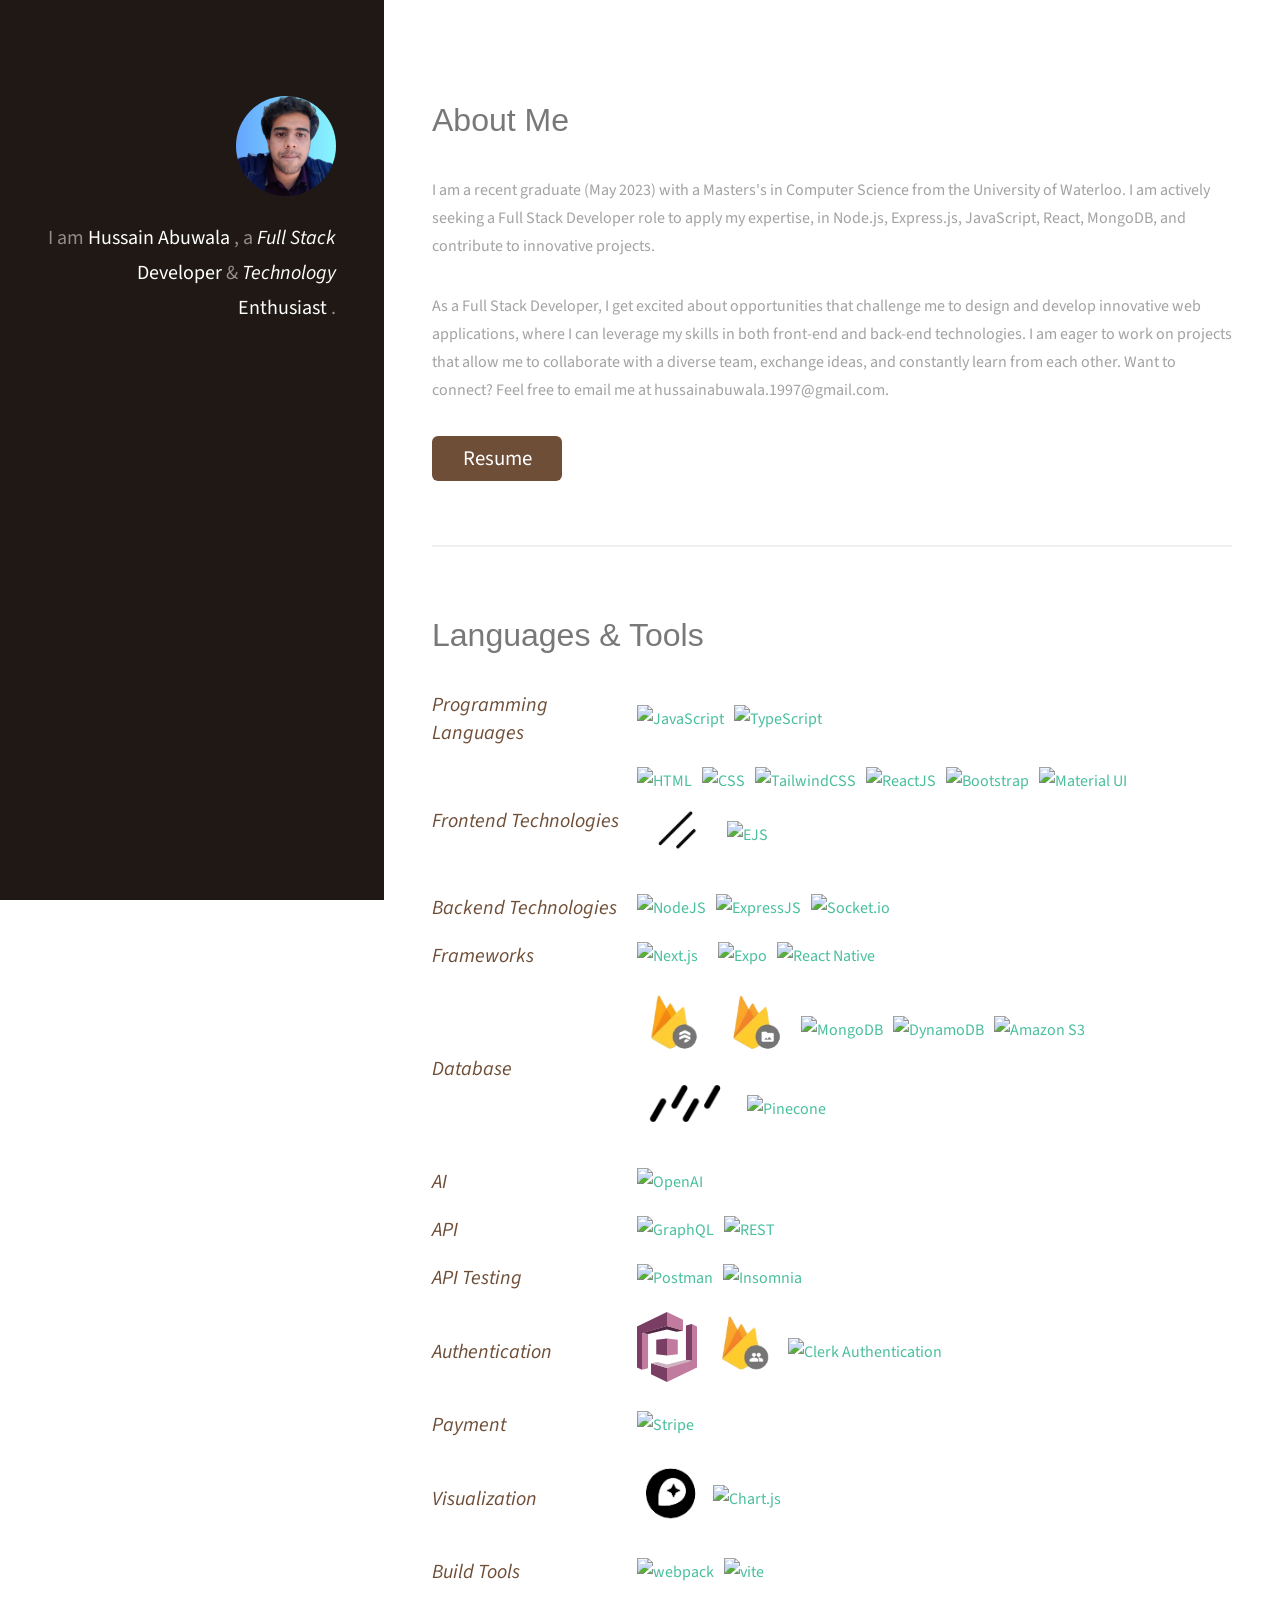
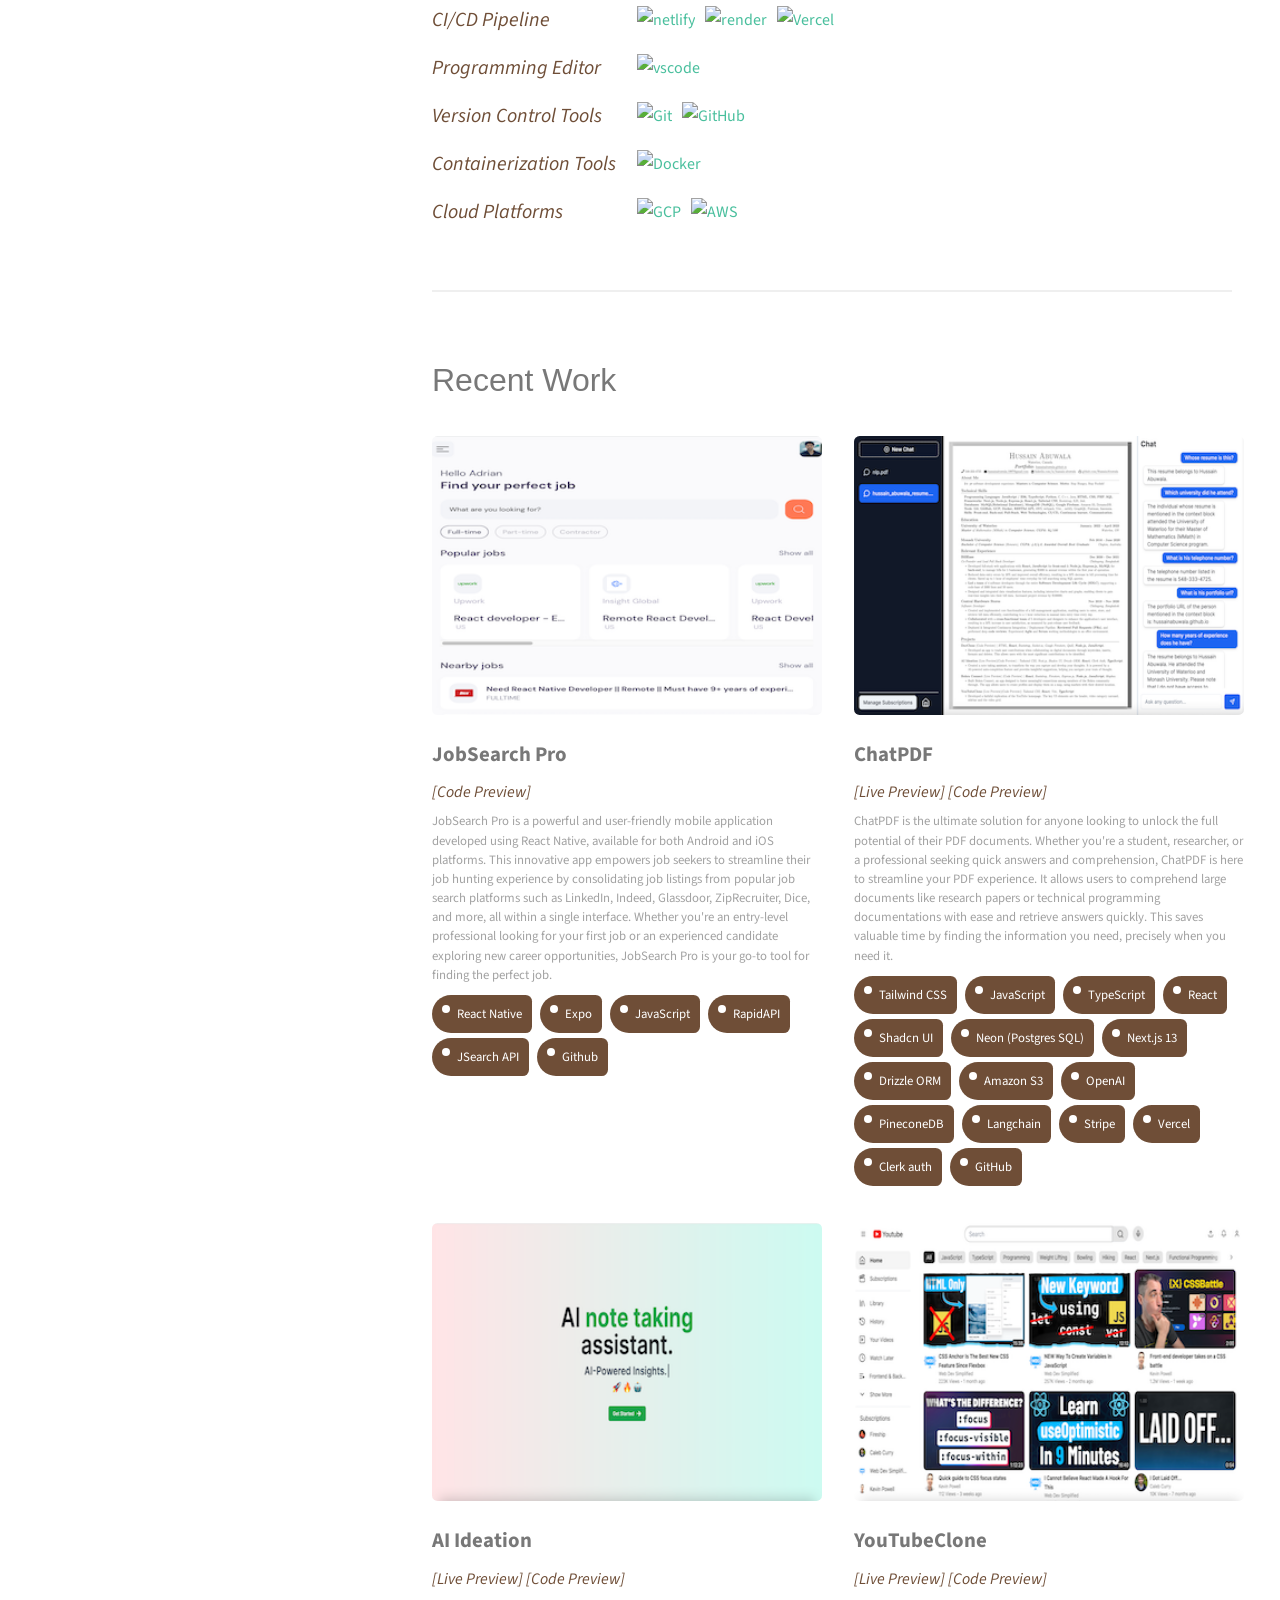
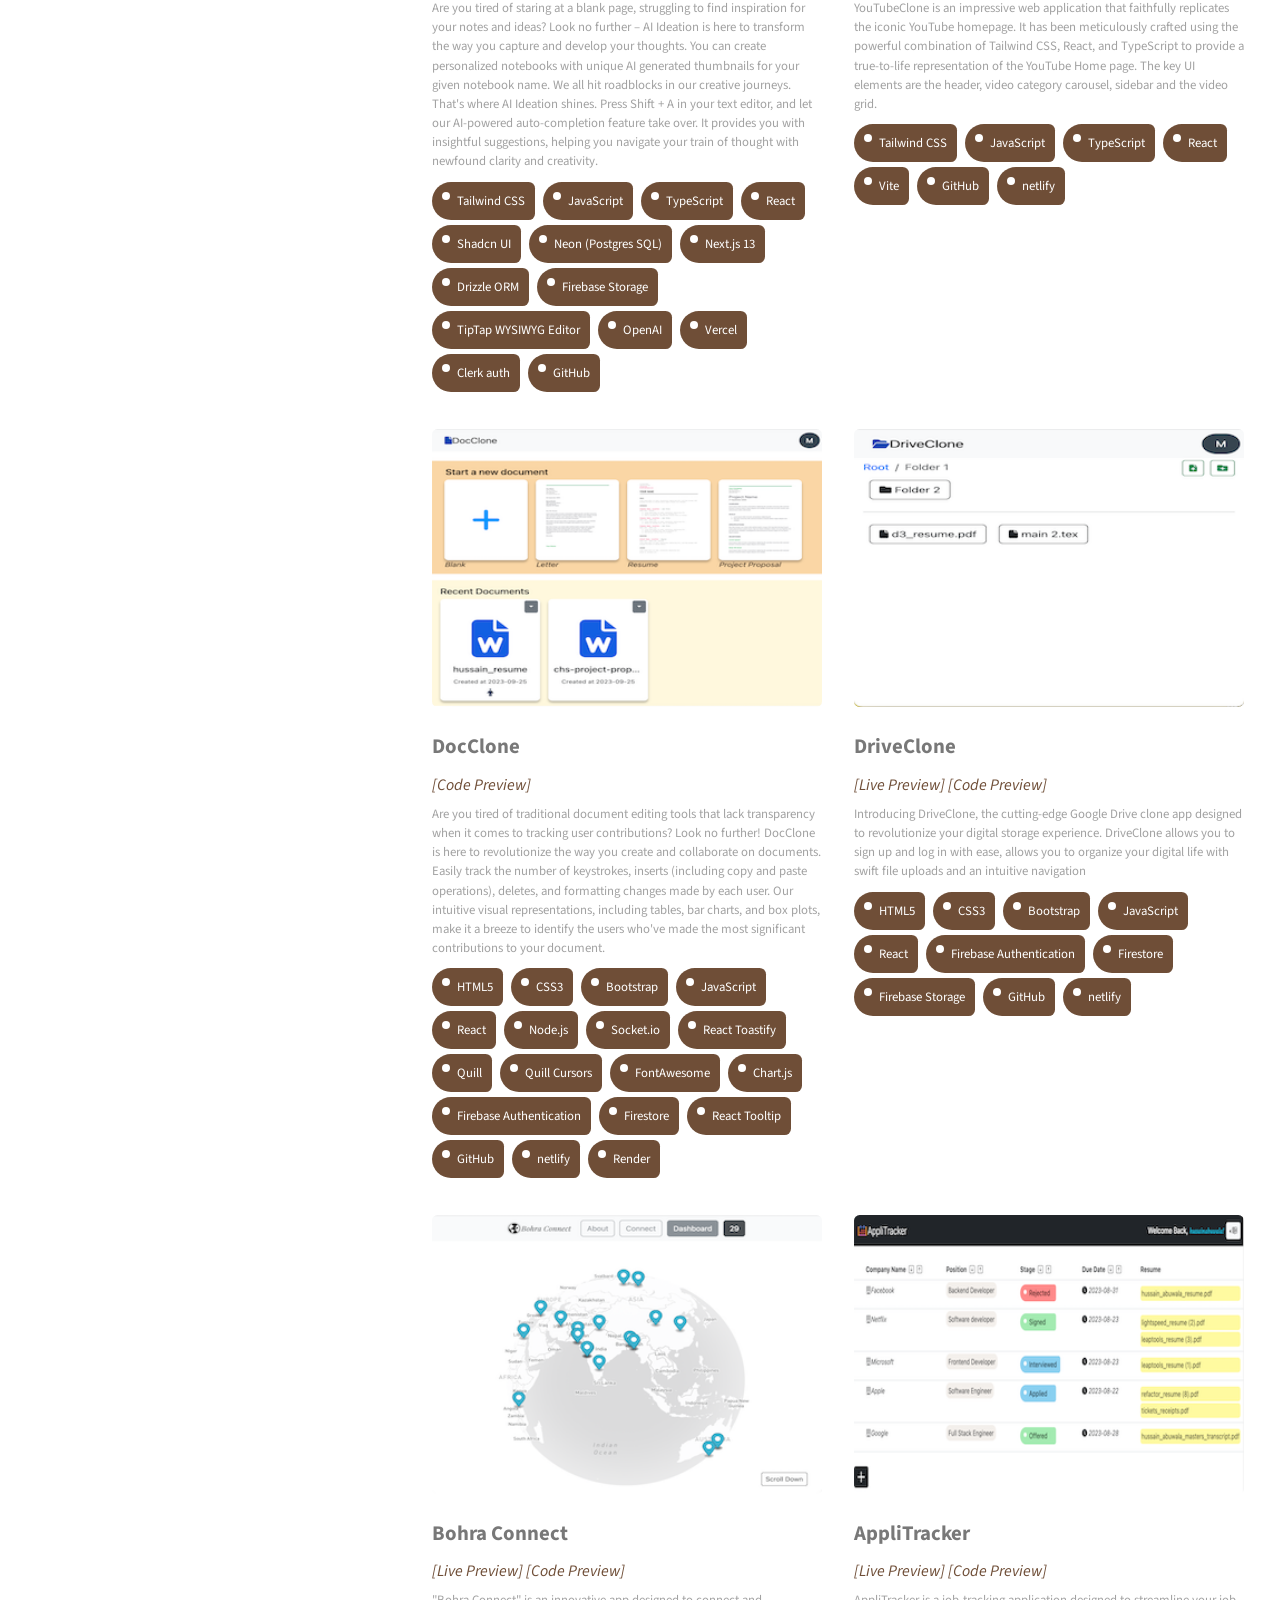
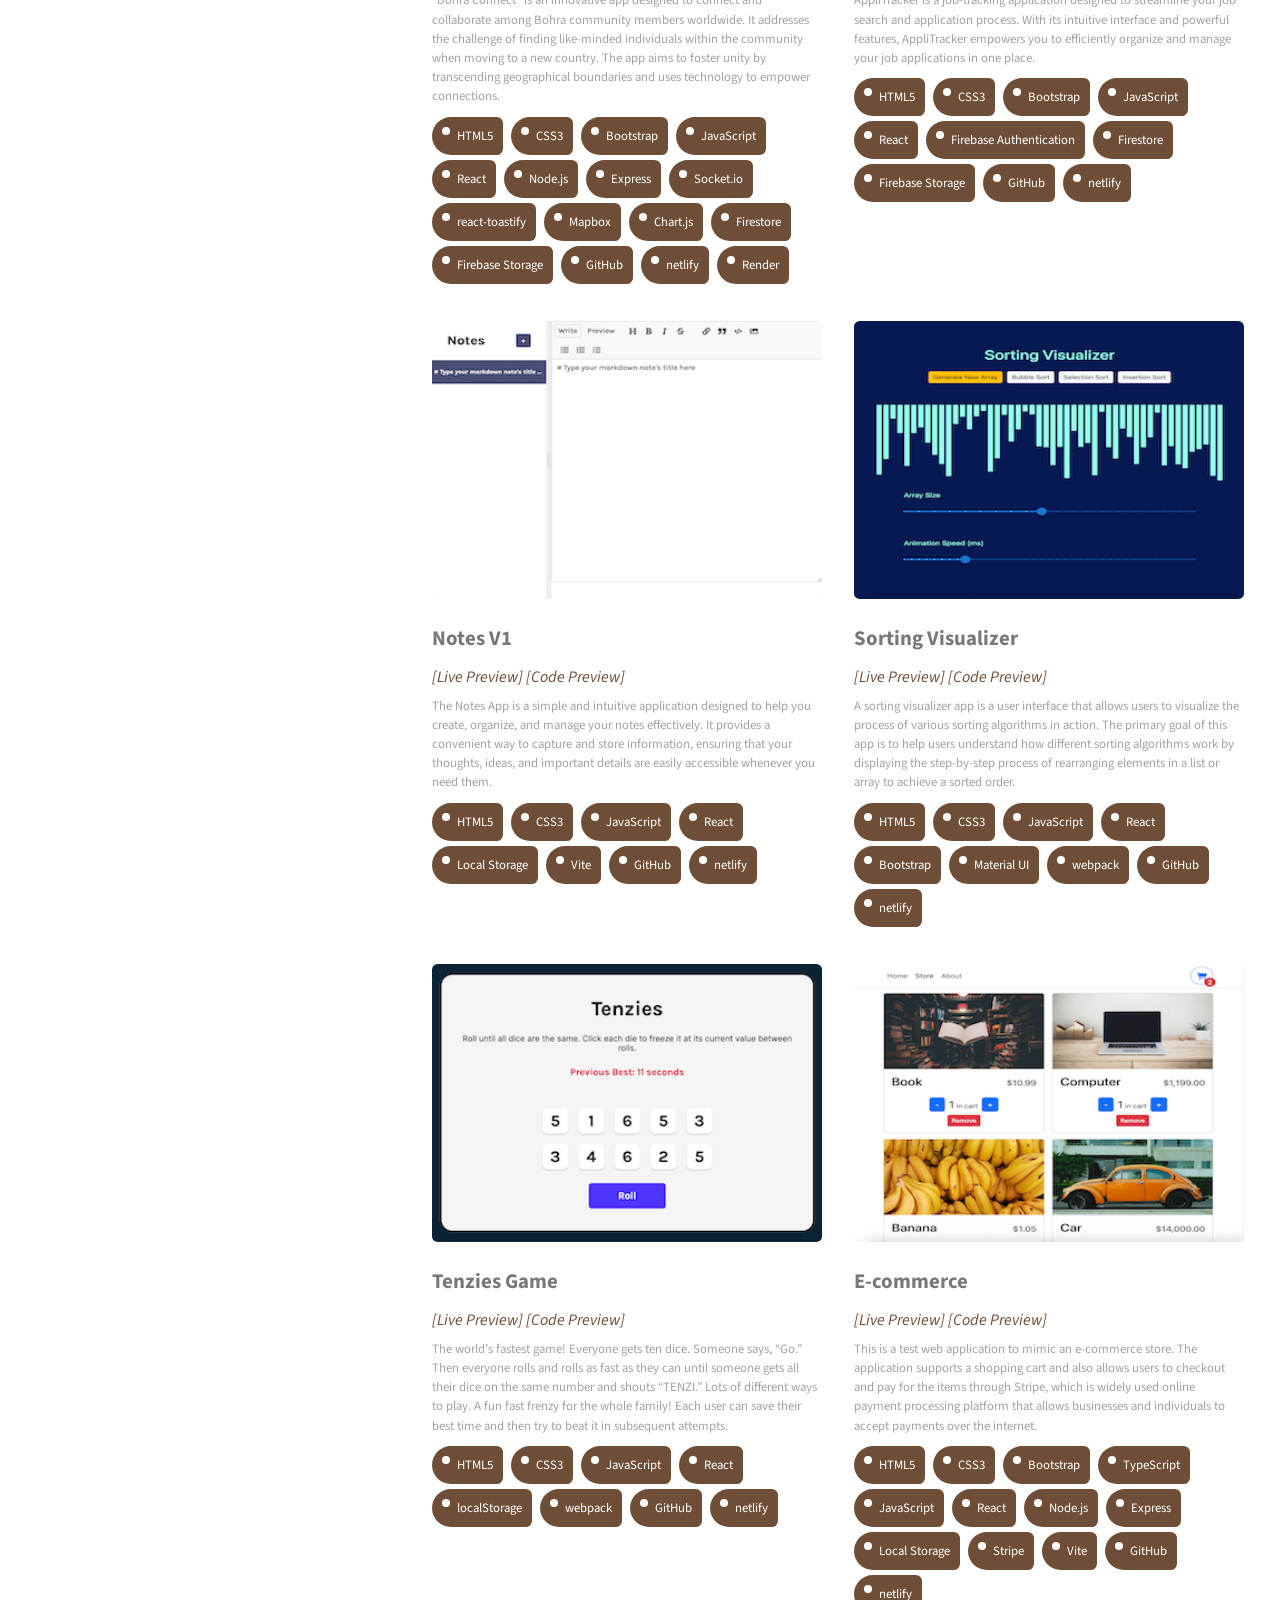
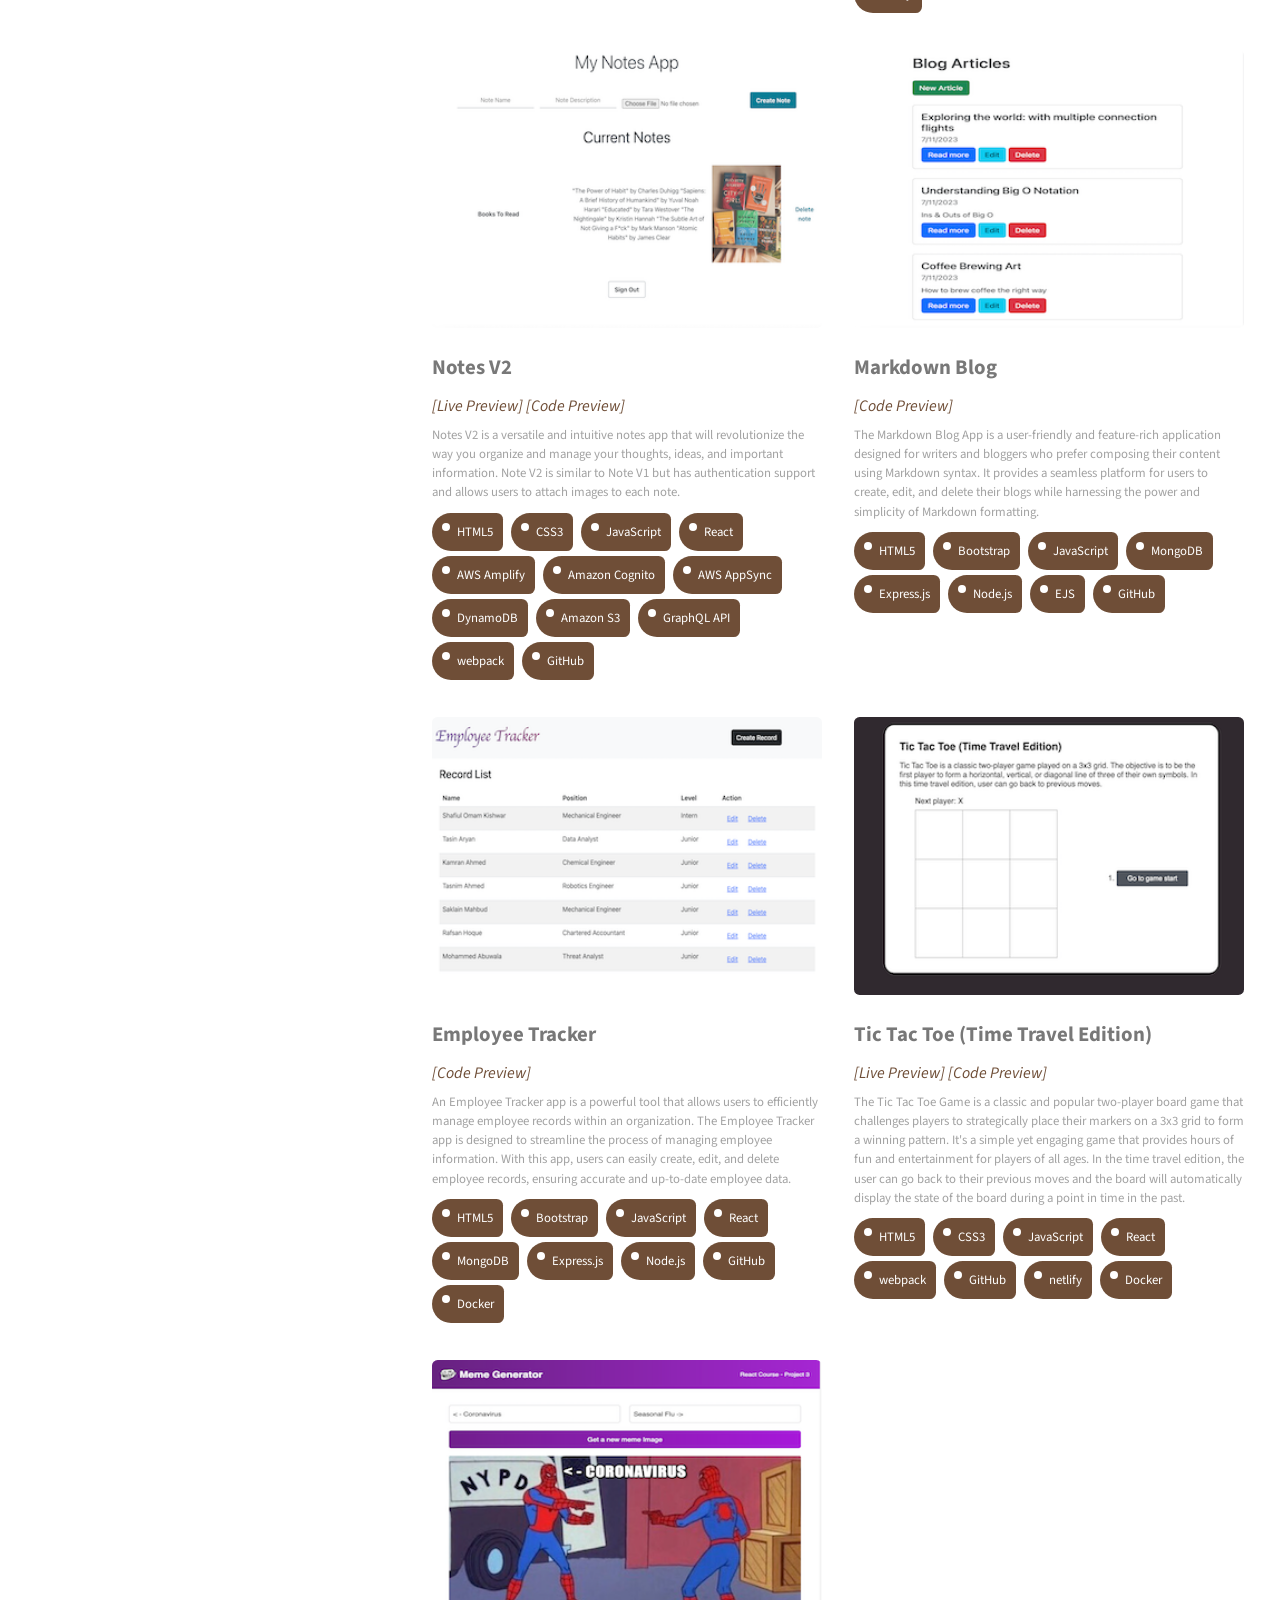
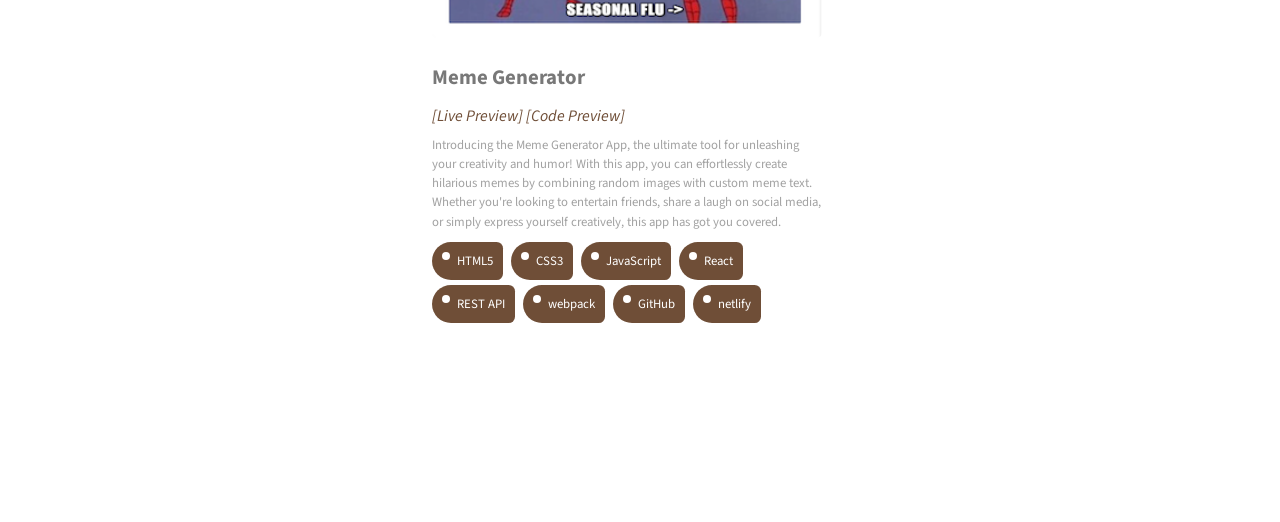
==== index.html @ cdf86b0e "added react native navigation project" ====
<!DOCTYPE HTML>
<!--
	Strata by HTML5 UP
	html5up.net | @ajlkn
	Free for personal and commercial use under the CCA 3.0 license (html5up.net/license)
-->
<html>
	<head>
		<title>Portfolio</title>
		<meta charset="utf-8" />
		<meta name="viewport" content="width=device-width, initial-scale=1, user-scalable=no" />
		<link href="https://cdn.jsdelivr.net/npm/bootstrap@5.3.0/dist/css/bootstrap.min.css" rel="stylesheet" integrity="sha384-9ndCyUaIbzAi2FUVXJi0CjmCapSmO7SnpJef0486qhLnuZ2cdeRhO02iuK6FUUVM" crossorigin="anonymous">

		<link rel="stylesheet" href="assets/css/main.css" />
	</head>
	<body class="is-preload">

		<!-- Header -->
			<header id="header">
				<div class="inner">
					<a href="#" class="image avatar"><img src="images/hussain2.png" alt="" /></a>
					<h1>I am<strong> Hussain Abuwala</strong> , a<br />
						<strong><i>Full Stack</i> Developer</strong> & <br />
						<strong><i>Technology</i> Enthusiast</strong> .
				</div>
			</header>

		<!-- Main -->
			<div id="main">

				<!-- One -->
					<section id="one">
						<header class="major">
							<h2 style="font-size: 2em; font-family:Verdana, Geneva, Tahoma, sans-serif;">About Me</h2>
						</header>
						<p>I am a recent graduate (May 2023) with a Masters's in Computer Science from the University of Waterloo. I am actively seeking a Full Stack Developer role to apply my expertise, in Node.js, Express.js, JavaScript, React, MongoDB, and contribute to innovative projects.</p>
						<p>As a Full Stack Developer, I get excited about opportunities that challenge me to design and develop innovative web applications, where I can leverage my skills in both front-end and back-end technologies. I am eager to work on projects that allow me to collaborate with a diverse team, exchange ideas, and constantly learn from each other. Want to connect? Feel free to email me at hussainabuwala.1997@gmail.com.</p>
						<ul class="actions">
							<li><a href="/resume/hussain_abuwala_resume.pdf" class="btn btn-primary" id="resume-btn">Resume</a></li>
						</ul>
					</section>

					<section>
						<h2 style="font-size: 2em; font-family:Verdana, Geneva, Tahoma, sans-serif;">Languages & Tools</h2>
						
						
						<div class="inline-container">
							<span class="inline-container-title">Programming Languages</span>
							<div class="image-container">
								<div class="icon-container">
									<a href="https://developer.mozilla.org/en-US/docs/Web/JavaScript" target="_blank" rel="noreferrer" title="JavaScript" class="icon-img">
										<img  alt="JavaScript" height="70px" style="padding-right:10px;" src="https://cdn.jsdelivr.net/gh/devicons/devicon/icons/javascript/javascript-plain.svg"/>
									</a>
									<div class="dropdown-menu" aria-labelledby="dropdownMenuButton">
										<span class="dropdown-header"> <span class="header-title">JavaScript</span> Projects</span>
										<a class="dropdown-item" href="#jobSearch">JobSearch Pro</a>
										<a class="dropdown-item" target="_blank" rel="noreferrer" href="https://github.com/HussainAbuwala/navigation-react-native">React Native Navigation</a>

										<a class="dropdown-item" href="#chatpdf">ChatPDF</a>
										<a class="dropdown-item" href="#AI-Ideation">AI Ideation</a>
										<a class="dropdown-item" href="#YouTubeClone">YouTubeClone</a>
										<a class="dropdown-item" href="#DocClone">DocClone</a>
										<a class="dropdown-item" href="#DriveClone">DriveClone</a>
										<a class="dropdown-item" href="#BohraConnect">Bohra Connect</a>
    									<a class="dropdown-item" href="#AppliTracker">AppliTracker</a>
    									<a class="dropdown-item" href="#SortViz">Sorting Visualizer</a>
    									<a class="dropdown-item" href="#Tenzies">Tenzies</a>
										<a class="dropdown-item" href="#E-commerce">E-commerce</a>
										<a class="dropdown-item" href="#NotesV1">Notes V1</a>
    									<a class="dropdown-item" href="#NotesV2">Notes V2</a>
										<a class="dropdown-item" href="#MarkdownBlog">Markdown Blog</a>
    									<a class="dropdown-item" href="#EmployeeTracker">Employee Tracker</a>
										<a class="dropdown-item" href="#TicTacToe">Tic Tac Toe</a>
										<a class="dropdown-item" href="#MemeGenerator">Meme Generator</a>
  									</div>
								</div>
								<div class="icon-container">
									<a href="https://www.typescriptlang.org/" target="_blank" rel="noreferrer" title="TypeScript">
										<img  alt="TypeScript" height="70px" style="padding-right:10px; ;" src="https://cdn.jsdelivr.net/gh/devicons/devicon/icons/typescript/typescript-plain.svg"/>
									</a>
									<div class="dropdown-menu" aria-labelledby="dropdownMenuButton">
										<span class="dropdown-header"> <span class="header-title">TypeScript</span> Projects</span>
										<a class="dropdown-item" href="#chatpdf">ChatPDF</a>
										<a class="dropdown-item" href="#AI-Ideation">AI Ideation</a>
										<a class="dropdown-item" href="#YouTubeClone">YouTubeClone</a>
										<a class="dropdown-item" href="#E-commerce">E-commerce</a>
    									<a class="dropdown-item" target="_blank" rel="noreferrer" href="https://github.com/HussainAbuwala/Functional-Programming/tree/main">FIT2102 Functional Programming</a>
  									</div>
								</div>
							</div>

						</div>
						<div class="inline-container">
							<span class="inline-container-title">Frontend Technologies</span>
							<div class="image-container">
								<a href="https://developer.mozilla.org/en-US/docs/Web/HTML" target="_blank" rel="noreferrer" title="HTML">
									<img  alt="HTML" height="70px" style="padding-right:10px;" src="https://cdn.jsdelivr.net/gh/devicons/devicon/icons/html5/html5-original.svg"/>
								</a>
								<a href="https://developer.mozilla.org/en-US/docs/Web/CSS" target="_blank" rel="noreferrer" title="CSS">
									<img  alt="CSS" height="70px" style="padding-right:10px;" src="https://cdn.jsdelivr.net/gh/devicons/devicon/icons/css3/css3-original.svg"/>
								</a>
								<div class="icon-container">
									<a href="https://developer.mozilla.org/en-US/docs/Web/CSS" target="_blank" rel="noreferrer" title="TailwindCSS">
										<img  alt="TailwindCSS" height="70px" style="padding-right:10px;" src="https://upload.wikimedia.org/wikipedia/commons/thumb/d/d5/Tailwind_CSS_Logo.svg/1024px-Tailwind_CSS_Logo.svg.png?20230715030042"/>
									</a>
									<div class="dropdown-menu" aria-labelledby="dropdownMenuButton">
										<span class="dropdown-header"> <span class="header-title">Tailwind CSS</span> Projects</span>
										<a class="dropdown-item" href="#chatpdf">ChatPDF</a>
										<a class="dropdown-item" href="#AI-Ideation">AI Ideation</a>
										<a class="dropdown-item" href="#YouTubeClone">YouTubeClone</a>
										<a class="dropdown-item" target="_blank" rel="noreferrer" href="https://github.com/HussainAbuwala/tailwind-first-project">Tailwind Starter</a>
  									</div>
								</div>			
								<div class="icon-container">
									<a href="https://reactjs.org/" target="_blank" rel="noreferrer" title="ReactJS">
										<img  alt="ReactJS" height="70px" style="padding-right:10px;" src="https://cdn.jsdelivr.net/gh/devicons/devicon/icons/react/react-original.svg" />
									</a>
									<div class="dropdown-menu" aria-labelledby="dropdownMenuButton">
										<span class="dropdown-header"> <span class="header-title">React</span> Projects</span>
										<a class="dropdown-item" href="#chatpdf">ChatPDF</a>
										<a class="dropdown-item" href="#AI-Ideation">AI Ideation</a>
										<a class="dropdown-item" href="#YouTubeClone">YouTubeClone</a>
										<a class="dropdown-item" href="#DocClone">DocClone</a>
										<a class="dropdown-item" href="#DriveClone">DriveClone</a>
										<a class="dropdown-item" href="#BohraConnect">Bohra Connect</a>
    									<a class="dropdown-item" href="#AppliTracker">AppliTracker</a>
    									<a class="dropdown-item" href="#SortViz">Sorting Visualizer</a>
    									<a class="dropdown-item" href="#Tenzies">Tenzies</a>
										<a class="dropdown-item" href="#NotesV1">Notes V1</a>
										<a class="dropdown-item" href="#E-commerce">E-commerce</a>
    									<a class="dropdown-item" href="#NotesV2">Notes V2</a>
    									<a class="dropdown-item" href="#EmployeeTracker">Employee Tracker</a>
										<a class="dropdown-item" href="#TicTacToe">Tic Tac Toe</a>
										<a class="dropdown-item" href="#MemeGenerator">Meme Generator</a>
  									</div>
								</div>
								<div class="icon-container">
									<a href="https://getbootstrap.com/" target="_blank" rel="noreferrer" title="Bootstrap">
										<img  alt="Bootstrap" height="70px" style="padding-right:10px;" src="https://cdn.jsdelivr.net/gh/devicons/devicon/icons/bootstrap/bootstrap-original.svg"/>
									</a>
									<div class="dropdown-menu" aria-labelledby="dropdownMenuButton">
										<span class="dropdown-header"> <span class="header-title">Bootstrap</span> Projects</span>
										<a class="dropdown-item" href="#DocClone">DocClone</a>
										<a class="dropdown-item" href="#DriveClone">DriveClone</a>
										<a class="dropdown-item" href="#BohraConnect">Bohra Connect</a>
    									<a class="dropdown-item" href="#AppliTracker">AppliTracker</a>
    									<a class="dropdown-item" href="#SortViz">Sorting Visualizer</a>
										<a class="dropdown-item" href="#E-commerce">E-commerce</a>
										<a class="dropdown-item" href="#MarkdownBlog">Markdown Blog</a>
    									<a class="dropdown-item" href="#EmployeeTracker">Employee Tracker</a>
  									</div>
								</div>
								<div class="icon-container">
									<a href="https://mui.com/" target="_blank" rel="noreferrer" title="Material UI">
										<img  alt="Material UI" height="70px" style="padding-right:10px;" src="https://img.icons8.com/?size=512&id=gFw7X5Tbl3ss&format=png"/>
									</a>
									<div class="dropdown-menu" aria-labelledby="dropdownMenuButton">
										<span class="dropdown-header"> <span class="header-title">Material UI</span> Projects</span>
    									<a class="dropdown-item" href="#SortViz">Sorting Visualizer</a>
  									</div>
								</div>
								<div class="icon-container">
									<a href="https://ui.shadcn.com/" target="_blank" rel="noreferrer" title="Shadcn UI">
										<img  alt="Shadcn UI" height="70px" style="padding-right:10px;" src="/images/devIcons/shadcn.png"/>
									</a>
									<div class="dropdown-menu" aria-labelledby="dropdownMenuButton">
										<span class="dropdown-header"> <span class="header-title">Shadcn UI</span> Projects</span>
										<a class="dropdown-item" href="#chatpdf">ChatPDF</a>
    									<a class="dropdown-item" href="#AI-Ideation">AI Ideation</a>
  									</div>
								</div>
								<div class="icon-container">
									<a href="https://ejs.co/" target="_blank" rel="noreferrer" title="EJS">
										<img  alt="EJS" height="70px" style="padding-right:10px;" src="https://www.svgrepo.com/show/373574/ejs.svg"/>
									</a>
									<div class="dropdown-menu" aria-labelledby="dropdownMenuButton">
										<span class="dropdown-header"> <span class="header-title">EJS</span> Projects</span>
										<a class="dropdown-item" href="#MarkdownBlog">Markdown Blog</a>
  									</div>
								</div>
							</div>
							
						</div>
						<div class="inline-container">
							<span class="inline-container-title">Backend Technologies</span>
							<div class="image-container">
								<div class="icon-container">
									<a href="https://nodejs.org/en/" target="_blank" rel="noreferrer" title="NodeJS">
										<img  alt="NodeJS" height="70px" style="padding-right:10px;" src="https://cdn.jsdelivr.net/gh/devicons/devicon/icons/nodejs/nodejs-original.svg"/>
									</a>
									<div class="dropdown-menu" aria-labelledby="dropdownMenuButton">
										<span class="dropdown-header"> <span class="header-title">Node.js</span> Projects</span>
										<a class="dropdown-item" href="#DocClone">DocClone</a>
										<a class="dropdown-item" href="#BohraConnect">Bohra Connect</a>
										<a class="dropdown-item" href="#E-commerce">E-commerce</a>
										<a class="dropdown-item" href="#MarkdownBlog">Markdown Blog</a>
										<a class="dropdown-item" href="#EmployeeTracker">Employee Tracker</a>
									</div>
								</div>
								<div class="icon-container">
									<a href="https://expressjs.com/" target="_blank" rel="noreferrer" title="Express.js">
										<img  alt="ExpressJS" height="70px" style="padding-right:10px;" src="https://cdn.jsdelivr.net/gh/devicons/devicon/icons/express/express-original.svg"/>
									</a>
									<div class="dropdown-menu" aria-labelledby="dropdownMenuButton">
										<span class="dropdown-header"> <span class="header-title">Express.js</span> Projects</span>
										<a class="dropdown-item" href="#BohraConnect">Bohra Connect</a>
										<a class="dropdown-item" href="#E-commerce">E-commerce</a>
										<a class="dropdown-item" href="#MarkdownBlog">Markdown Blog</a>
										<a class="dropdown-item" href="#EmployeeTracker">Employee Tracker</a>
									</div>
								</div>
								<div class="icon-container">
									<a href="https://socket.io/" target="_blank" rel="noreferrer" title="Socket.io">
										<img  alt="Socket.io" height="70px" style="padding-right:10px;" src="https://www.vectorlogo.zone/logos/socketio/socketio-icon.svg"/>
									</a>
									<div class="dropdown-menu" aria-labelledby="dropdownMenuButton">
										<span class="dropdown-header"> <span class="header-title">Socket.io</span> Projects</span>
										<a class="dropdown-item" href="#DocClone">DocClone</a>
										<a class="dropdown-item" href="#BohraConnect">Bohra Connect</a>
									</div>
								</div>
							</div>
						</div>
						<div class="inline-container">
							<span class="inline-container-title">Frameworks</span>
							<div class="image-container">
								<div class="icon-container">
									<a href="https://nextjs.org/" target="_blank" rel="noreferrer" title="Next.js">
										<img  alt="Next.js" height="70px" style="padding-right:10px;" src="https://cdn.worldvectorlogo.com/logos/nextjs-2.svg"/>
									</a>
									<div class="dropdown-menu" aria-labelledby="dropdownMenuButton">
										<span class="dropdown-header"> <span class="header-title">Next.js</span> Projects</span>
										<a class="dropdown-item" href="#chatpdf">ChatPDF</a>
										<a class="dropdown-item" href="#AI-Ideation">AI Ideation</a>
									</div>
								</div>
								<div class="icon-container">
									<a href="https://expo.dev/" target="_blank" rel="noreferrer" title="Expo">
										<img  alt="Expo" height="70px" style="padding-right:10px;margin-left: 10px;" src="https://cdn.worldvectorlogo.com/logos/expo-1.svg"/>
									</a>
									<div class="dropdown-menu" aria-labelledby="dropdownMenuButton">
										<span class="dropdown-header"> <span class="header-title">Expo</span> Projects</span>
										<a class="dropdown-item" href="#jobSearch">JobSearch Pro</a>
										<a class="dropdown-item" target="_blank" rel="noreferrer" href="https://github.com/HussainAbuwala/navigation-react-native">React Native Navigation</a>
									</div>
								</div>
								<div class="icon-container">
									<a href="https://reactnative.dev/" target="_blank" rel="noreferrer" title="React Native">
										<img  alt="React Native" height="70px" style="padding-right:10px;" src="https://reactnative.dev/img/header_logo.svg"/>
									</a>
									<div class="dropdown-menu" aria-labelledby="dropdownMenuButton">
										<span class="dropdown-header"> <span class="header-title">React Native</span> Projects</span>
										<a class="dropdown-item" href="#jobSearch">JobSearch Pro</a>
										<a class="dropdown-item" target="_blank" rel="noreferrer" href="https://github.com/HussainAbuwala/navigation-react-native">React Native Navigation</a>
									</div>
								</div>
							</div>
						</div>
						<div class="inline-container">
							<span class="inline-container-title">Database</span>
							<div class="image-container">
								<div class="icon-container">
									<a href="https://firebase.google.com/docs/firestore" target="_blank" rel="noreferrer" title="Google Firestore">
										<img  alt="Google Firestore" height="70px" style="padding-right:10px;" src="/images/devIcons/firestore.png"/>
									</a>
									<div class="dropdown-menu" aria-labelledby="dropdownMenuButton">
										<span class="dropdown-header"> <span class="header-title">Firestore</span> Projects</span>
										<a class="dropdown-item" href="#DocClone">DocClone</a>
										<a class="dropdown-item" href="#DriveClone">DriveClone</a>
										<a class="dropdown-item" href="#BohraConnect">Bohra Connect</a>
										<a class="dropdown-item" href="#AppliTracker">AppliTracker</a>
									</div>
								</div>
								<div class="icon-container">
									<a href="https://firebase.google.com/docs/storage" target="_blank" rel="noreferrer" title="Google Firebase Storage">
										<img  alt="Google Firebase Storage" height="70px" style="padding-right:10px;" src="/images/devIcons/firebaseStorage.png"/>
									</a>
									<div class="dropdown-menu" aria-labelledby="dropdownMenuButton">
										<span class="dropdown-header"> <span class="header-title">Firebase Storage</span> Projects</span>
										<a class="dropdown-item" href="#AI-Ideation">AI Ideation</a>
										<a class="dropdown-item" href="#DriveClone">DriveClone</a>
										<a class="dropdown-item" href="#BohraConnect">Bohra Connect</a>
										<a class="dropdown-item" href="#AppliTracker">AppliTracker</a>
									</div>
								</div>
								<div class="icon-container">
									<a href="https://www.mongodb.com/" target="_blank" rel="noreferrer" title="MongoDB">
										<img  alt="MongoDB" height="70px" style="padding-right:10px;" src="https://cdn.jsdelivr.net/gh/devicons/devicon/icons/mongodb/mongodb-original-wordmark.svg"/>
									</a>
									<div class="dropdown-menu" aria-labelledby="dropdownMenuButton">
										<span class="dropdown-header"> <span class="header-title">MongoDB</span> Projects</span>
										<a class="dropdown-item" href="#MarkdownBlog">Markdown Blog</a>
    									<a class="dropdown-item" href="#EmployeeTracker">Employee Tracker</a>
  									</div>
								</div>
								<div class="icon-container">
									<a href="https://aws.amazon.com/dynamodb/" target="_blank" rel="noreferrer" title="DynamoDB">
										<img  alt="DynamoDB" height="70px" style="padding-right:10px;" src="https://cdn.iconscout.com/icon/free/png-512/free-aws-2-283051.png?f=avif&w=512"/>
									</a>
									<div class="dropdown-menu" aria-labelledby="dropdownMenuButton">
										<span class="dropdown-header"> <span class="header-title">DynamoDB</span> Projects</span>
										<a class="dropdown-item" href="#NotesV2">Notes V2</a>
									</div>
								</div>
								<div class="icon-container">
									<a href="https://aws.amazon.com/s3/" target="_blank" rel="noreferrer" title="Amazon S3">
										<img  alt="Amazon S3" height="70px" style="padding-right:10px;" src="https://cdn.iconscout.com/icon/free/png-512/free-amazon-s3-2968702-2464706.png?f=avif&w=512"/>
									</a>
									<div class="dropdown-menu" aria-labelledby="dropdownMenuButton">
										<span class="dropdown-header"> <span class="header-title">Amazon S3</span> Projects</span>
										<a class="dropdown-item" href="#chatpdf">ChatPDF</a>
										<a class="dropdown-item" href="#NotesV2">Notes V2</a>
									</div>
								</div>
								<div class="icon-container">
									<a href="https://orm.drizzle.team/" target="_blank" rel="noreferrer" title="Drizzle ORM">
										<img  alt="Drizzle ORM" height="70px" style="padding-right:10px;" src="/images/devIcons/drizzle.png"/>
									</a>
									<div class="dropdown-menu" aria-labelledby="dropdownMenuButton">
										<span class="dropdown-header"> <span class="header-title">Drizzle ORM</span> Projects</span>
										<a class="dropdown-item" href="#chatpdf">ChatPDF</a>
										<a class="dropdown-item" href="#AI-Ideation">AI Ideation</a>
									</div>
								</div>
								<div class="icon-container">
									<a href="https://www.pinecone.io/" target="_blank" rel="noreferrer" title="Pinecone">
										<img  alt="Pinecone" height="70px" style="padding-right:10px;" src="https://asset.brandfetch.io/idCLuo1dQ8/idNeSVfVt8.png?updated=1692530998371"/>
									</a>
									<div class="dropdown-menu" aria-labelledby="dropdownMenuButton">
										<span class="dropdown-header"> <span class="header-title">Pinecone</span> Projects</span>
										<a class="dropdown-item" href="#chatpdf">ChatPDF</a>
									</div>
								</div>
							</div>
						</div>
						<div class="inline-container">
							<span class="inline-container-title">AI</span>
							<div class="image-container">
								<div class="icon-container">
									<a href="https://openai.com/" target="_blank" rel="noreferrer" title="OpenAI">
										<img  alt="OpenAI" height="70px" style="padding-right:10px;" src="https://cdn.worldvectorlogo.com/logos/openai-2.svg"/>
									</a>
									<div class="dropdown-menu" aria-labelledby="dropdownMenuButton">
										<span class="dropdown-header"> <span class="header-title">OpenAI</span> Projects</span>
										<a class="dropdown-item" href="#chatpdf">ChatPDF</a>
										<a class="dropdown-item" href="#AI-Ideation">AI Ideation</a>
									</div>
								</div>
							</div>
						</div>
						<div class="inline-container">
							<span class="inline-container-title">API</span>
							<div class="image-container">
								<div class="icon-container">
									<a href="https://graphql.org/" target="_blank" rel="noreferrer" title="GraphQL">
										<img  alt="GraphQL" height="70px" style="padding-right:10px;" src="https://cdn.jsdelivr.net/gh/devicons/devicon/icons/graphql/graphql-plain-wordmark.svg"/>
									</a>
									<div class="dropdown-menu" aria-labelledby="dropdownMenuButton">
										<span class="dropdown-header"> <span class="header-title">GraphQL</span> Projects</span>
										<a class="dropdown-item" href="#NotesV2">Notes V2</a>
									</div>
								</div>
								<div class="icon-container">
									<a href="https://aws.amazon.com/what-is/restful-api/" target="_blank" rel="noreferrer" title="REST">
										<img  alt="REST" height="70px" style="padding-right:10px;" src="https://uxwing.com/wp-content/themes/uxwing/download/web-app-development/rest-api-icon.png"/>
									</a>
									<div class="dropdown-menu" aria-labelledby="dropdownMenuButton">
										<span class="dropdown-header"> <span class="header-title">REST API</span> Projects</span>
										<a class="dropdown-item" href="#chatpdf">ChatPDF</a>
										<a class="dropdown-item" href="#AI-Ideation">AI Ideation</a>
										<a class="dropdown-item" href="#BohraConnect">Bohra Connect</a>
										<a class="dropdown-item" href="#E-commerce">E-commerce</a>
										<a class="dropdown-item" href="#MarkdownBlog">Markdown Blog</a>
										<a class="dropdown-item" href="#EmployeeTracker">Employee Tracker</a>
										<a class="dropdown-item" href="#MemeGenerator">Meme Generator</a>
									</div>
								</div>
							</div>
						</div>
						<div class="inline-container">
							<span class="inline-container-title">API Testing</span>
							<div class="image-container">
								<div class="icon-container">
									<a href="https://www.postman.com/" target="_blank" rel="noreferrer" title="Postman">
										<img  alt="Postman" height="70px" style="padding-right:10px;" src="https://www.svgrepo.com/show/354202/postman-icon.svg"/>
									</a>
									<div class="dropdown-menu" aria-labelledby="dropdownMenuButton">
										<span class="dropdown-header"> <span class="header-title">Postman</span> Projects</span>
										<a class="dropdown-item" href="#MarkdownBlog">Markdown Blog</a>
										<a class="dropdown-item" href="#EmployeeTracker">Employee Tracker</a>
										<a class="dropdown-item" href="#MemeGenerator">Meme Generator</a>
									</div>
								</div>
								<div class="icon-container">
									<a href="https://insomnia.rest/" target="_blank" rel="noreferrer" title="Insomnia">
										<img  alt="Insomnia" height="70px" style="padding-right:10px;" src="https://seeklogo.com/images/I/insomnia-logo-A35E09EB19-seeklogo.com.png"/>
									</a>
									<div class="dropdown-menu" aria-labelledby="dropdownMenuButton">
										<span class="dropdown-header"> <span class="header-title">Insomnia</span> Projects</span>
										<a class="dropdown-item" href="#BohraConnect">Bohra Connect</a>
										<a class="dropdown-item" href="#MarkdownBlog">Markdown Blog</a>
										<a class="dropdown-item" href="#EmployeeTracker">Employee Tracker</a>
										<a class="dropdown-item" href="#MemeGenerator">Meme Generator</a>
									</div>
								</div>
							</div>
						</div>
						<div class="inline-container">
							<span class="inline-container-title">Authentication</span>
							<div class="image-container">
								<div class="icon-container">
									<a href="https://aws.amazon.com/cognito/" target="_blank" rel="noreferrer" title="Amazon Cognito">
										<img  alt="Amazon Cognito" height="70px" style="padding-right:10px;" src="/images/devIcons/aws-cognito.svg"/>
									</a>
									<div class="dropdown-menu" aria-labelledby="dropdownMenuButton">
										<span class="dropdown-header"> <span class="header-title">Amazon Cognito</span> Projects</span>
										<a class="dropdown-item" href="#NotesV2">Notes V2</a>
									</div>
								</div>
								<div class="icon-container">
									<a href="https://firebase.google.com/docs/auth" target="_blank" rel="noreferrer" title="Firebase Authentication">
										<img  alt="Firebase Authentication" height="70px" style="padding-right:10px;" src="/images/devIcons/firebaseAuth.png"/>
									</a>
									<div class="dropdown-menu" aria-labelledby="dropdownMenuButton">
										<span class="dropdown-header"> <span class="header-title">Firebase Authentication</span> Projects</span>
										<a class="dropdown-item" href="#DocClone">DocClone</a>
										<a class="dropdown-item" href="#DriveClone">DriveClone</a>
										<a class="dropdown-item" href="#AppliTracker">AppliTracker</a>
									</div>
								</div>
								<div class="icon-container">
									<a href="https://clerk.com/" target="_blank" rel="noreferrer" title="Clerk Authentication">
										<img  alt="Clerk Authentication" height="50px" style="padding-right:10px;" src="https://clerk.com/_next/image?url=%2Fimages%2Fclerk-logo.svg&w=256&q=75"/>
									</a>
									<div class="dropdown-menu" aria-labelledby="dropdownMenuButton">
										<span class="dropdown-header"> <span class="header-title">Clerk Auth</span> Projects</span>
										<a class="dropdown-item" href="#chatpdf">ChatPDF</a>
										<a class="dropdown-item" href="#AI-Ideation">AI Ideation</a>
									</div>
								</div>
							</div>
						</div>
						<div class="inline-container">
							<span class="inline-container-title">Payment</span>
							<div class="image-container">
								<div class="icon-container">
									<a href="https://stripe.com/en-ca" target="_blank" rel="noreferrer" title="Stripe">
										<img  alt="Stripe" height="70px" style="padding-right:10px;" src="https://cdn.iconscout.com/icon/free/png-512/free-stripe-2-498440.png?f=avif&w=512"/>
									</a>
									<div class="dropdown-menu" aria-labelledby="dropdownMenuButton">
										<span class="dropdown-header"> <span class="header-title">Stripe</span> Projects</span>
										<a class="dropdown-item" href="#chatpdf">ChatPDF</a>
										<a class="dropdown-item" href="#E-commerce">E-commerce</a>
									</div>
								</div>
							</div>
						</div>
						<div class="inline-container">
							<span class="inline-container-title">Visualization</span>
							<div class="image-container">
								<div class="icon-container">
									<a href="https://www.mapbox.com/" target="_blank" rel="noreferrer" title="Mapbox">
										<img  alt="Mapbox" height="70px" style="padding-right:10px;" src="./images/devIcons/Mapbox.png"/>
									</a>
									<div class="dropdown-menu" aria-labelledby="dropdownMenuButton">
										<span class="dropdown-header"> <span class="header-title">Mapbox</span> Projects</span>
										<a class="dropdown-item" href="#BohraConnect">Bohra Connect</a>
									</div>
								</div>
								<div class="icon-container">
									<a href="https://www.chartjs.org/" target="_blank" rel="noreferrer" title="Chart.js">
										<img  alt="Chart.js" height="70px" style="padding-right:10px;" src="https://www.chartjs.org/img/chartjs-logo.svg"/>
									</a>
									<div class="dropdown-menu" aria-labelledby="dropdownMenuButton">
										<span class="dropdown-header"> <span class="header-title">Chart.js</span> Projects</span>
										<a class="dropdown-item" href="#DocClone">DocClone</a>
										<a class="dropdown-item" href="#BohraConnect">Bohra Connect</a>
									</div>
								</div>
							</div>
						</div>
						<div class="inline-container">
							<span class="inline-container-title">Build Tools</span>
							<div class="image-container">
								<a href="https://webpack.js.org/" target="_blank" rel="noreferrer" title="webpack">
									<img  alt="webpack" height="70px" style="padding-right:10px;" src="https://cdn.jsdelivr.net/gh/devicons/devicon/icons/webpack/webpack-original.svg"/>
								</a>
								<div class="icon-container">
									<a href="https://vitejs.dev/" target="_blank" rel="noreferrer" title="vite">
										<img  alt="vite" height="70px" style="padding-right:10px;" src="https://www.svgrepo.com/show/374167/vite.svg"/>
									</a>
									<div class="dropdown-menu" aria-labelledby="dropdownMenuButton">
										<span class="dropdown-header"> <span class="header-title">Vite</span> Projects</span>
										<a class="dropdown-item" href="#YouTubeClone">YouTubeClone</a>
										<a class="dropdown-item" href="#E-commerce">E-commerce</a>
										<a class="dropdown-item" href="#NotesV1">Notes V1</a>
  									</div>
								</div>
							</div>
						</div>
						<div class="inline-container">
							<span class="inline-container-title">CI/CD Pipeline</span>
							<div class="image-container">
								<div class="icon-container">
									<a href="https://www.netlify.com/" target="_blank" rel="noreferrer" title="netlify">
										<img  alt="netlify" height="70px" style="padding-right:10px;" src="https://upload.wikimedia.org/wikipedia/commons/thumb/9/97/Netlify_logo_%282%29.svg/2880px-Netlify_logo_%282%29.svg.png"/>
									</a>
									<div class="dropdown-menu" aria-labelledby="dropdownMenuButton">
										<span class="dropdown-header"> <span class="header-title">Netlify</span> Projects</span>
										<a class="dropdown-item" href="#YouTubeClone">YouTubeClone</a>
										<a class="dropdown-item" href="#DocClone">DocClone</a>
										<a class="dropdown-item" href="#DriveClone">DriveClone</a>
										<a class="dropdown-item" href="#BohraConnect">Bohra Connect</a>
    									<a class="dropdown-item" href="#AppliTracker">AppliTracker</a>
    									<a class="dropdown-item" href="#SortViz">Sorting Visualizer</a>
										<a class="dropdown-item" href="#E-commerce">E-commerce</a>
    									<a class="dropdown-item" href="#Tenzies">Tenzies</a>
										<a class="dropdown-item" href="#NotesV1">Notes V1</a>
										<a class="dropdown-item" href="#TicTacToe">Tic Tac Toe</a>
										<a class="dropdown-item" href="#MemeGenerator">Meme Generator</a>
  									</div>
								</div>
								<div class="icon-container">
									<a href="https://render.com/" target="_blank" rel="noreferrer" title="render">
										<img  alt="render" height="70px" style="padding-right:10px;" src="https://images.g2crowd.com/uploads/product/image/large_detail/large_detail_477db83f729d63210139ec7cd29c1351/render-render.png"/>
									</a>
									<div class="dropdown-menu" aria-labelledby="dropdownMenuButton">
										<span class="dropdown-header"> <span class="header-title">Render</span> Projects</span>
										<a class="dropdown-item" href="#DriveClone">DocClone</a>
										<a class="dropdown-item" href="#BohraConnect">Bohra Connect</a>
  									</div>
								</div>
								<div class="icon-container">
									<a href="https://vercel.com/" target="_blank" rel="noreferrer" title="Vercel">
										<img  alt="Vercel" height="35px" style="padding-right:10px;" src="https://upload.wikimedia.org/wikipedia/commons/thumb/5/5e/Vercel_logo_black.svg/1024px-Vercel_logo_black.svg.png"/>
									</a>
									<div class="dropdown-menu" aria-labelledby="dropdownMenuButton">
										<span class="dropdown-header"> <span class="header-title">Vercel</span> Projects</span>
										<a class="dropdown-item" href="#chatpdf">ChatPDF</a>
										<a class="dropdown-item" href="#AI-Ideation">AI Ideation</a>
  									</div>
								</div>
							</div>
						</div>
						<div class="inline-container">
							<span class="inline-container-title">Programming Editor</span>
							<div class="image-container">
								<a href="https://code.visualstudio.com/" target="_blank" rel="noreferrer" title="VSCode">
									<img  alt="vscode" height="70px" style="padding-right:10px;"src="https://cdn.jsdelivr.net/gh/devicons/devicon/icons/vscode/vscode-original.svg"/>
								</a>
							</div>
						</div>
						<div class="inline-container">
							<span class="inline-container-title">Version Control Tools</span>
							<div class="image-container">
								<a href="https://git-scm.com/" target="_blank" rel="noreferrer" title="Git">
									<img  alt="Git" height="70px" style="padding-right:10px;" src="https://cdn.jsdelivr.net/gh/devicons/devicon/icons/git/git-original.svg"/>
								</a>
								<a href="https://github.com/" target="_blank" rel="noreferrer" title="Github">
									<img  alt="GitHub" height="70px" style="padding-right:10px;" src="https://cdn.jsdelivr.net/gh/devicons/devicon/icons/github/github-original-wordmark.svg"/>
								</a>
							</div>
						</div>
						<div class="inline-container">
							<span class="inline-container-title">Containerization Tools</span>
							<div class="image-container">
								<div class="icon-container">
									<a href="https://www.docker.com/" target="_blank" rel="noreferrer" title="Docker">
										<img  alt="Docker" height="70px" style="padding-right:10px;" src="https://cdn.jsdelivr.net/gh/devicons/devicon/icons/docker/docker-plain-wordmark.svg"/>
									</a>
									<div class="dropdown-menu" aria-labelledby="dropdownMenuButton">
										<span class="dropdown-header"> <span class="header-title">Docker</span> Projects</span>
    									<a class="dropdown-item" href="#EmployeeTracker">Employee Tracker</a>
										<a class="dropdown-item" href="#TicTacToe">Tic Tac Toe</a>
  									</div>
								</div>
							</div>
						</div>
						<div class="inline-container">
							<span class="inline-container-title">Cloud Platforms</span>
							<div class="image-container">
								<div class="icon-container">
									<a href="https://cloud.google.com/" target="_blank" rel="noreferrer" title="GCP">
										<img  alt="GCP" height="70px" style="padding-right:10px;" src="https://www.vectorlogo.zone/logos/google_cloud/google_cloud-icon.svg"/>
									</a>
									<div class="dropdown-menu" aria-labelledby="dropdownMenuButton">
										<span class="dropdown-header"> <span class="header-title">GCP</span> Projects</span>
										<a class="dropdown-item" href="#AI-Ideation">AI Ideation</a>
										<a class="dropdown-item" href="#DocClone">DocClone</a>
										<a class="dropdown-item" href="#DriveClone">DriveClone</a>
										<a class="dropdown-item" href="#BohraConnect">Bohra Connect</a>
    									<a class="dropdown-item" href="#AppliTracker">AppliTracker</a>
  									</div>
								</div>
								<div class="icon-container">
									<a href="https://aws.amazon.com/" target="_blank" rel="noreferrer" title="AWS">
										<img  alt="AWS" height="70px" style="padding-right:10px;" src="https://img.icons8.com/?size=512&id=33039&format=png"/>
									</a>
									<div class="dropdown-menu" aria-labelledby="dropdownMenuButton">
										<span class="dropdown-header"> <span class="header-title">AWS</span> Projects</span>
										<a class="dropdown-item" href="#chatpdf">ChatPDF</a>
										<a class="dropdown-item" href="#NotesV2">Notes V2</a>
									</div>
								</div>
							</div>
						</div>
					</section>

				<!-- Two -->
					<section id="two">
						<h2 style="font-size: 2em; font-family:Verdana, Geneva, Tahoma, sans-serif;">Recent Work</h2>
						<div class="row">
							<article class="col-6 col-12-xsmall work-item">
								<a href="images/fulls/jobSearch.gif" class="image fit thumb"><img src="images/thumbs/jobSearch.png" alt="" id="jobSearch"/></a>
								<h3 style="font-size: 1.3em; font-weight: bold;" >JobSearch Pro</h3>
								<h3><a href="https://github.com/HussainAbuwala/job-hunt-react-native/tree/main" style="cursor: pointer;"><b><i style="color: #6F4E37;">[Code Preview]</i></b></a></h3>
								<p>JobSearch Pro is a powerful and user-friendly mobile application developed using React Native, available for both Android and iOS platforms. This innovative app empowers job seekers to streamline their job hunting experience by consolidating job listings from popular job search platforms such as LinkedIn, Indeed, Glassdoor, ZipRecruiter, Dice, and more, all within a single interface. Whether you're an entry-level professional looking for your first job or an experienced candidate exploring new career opportunities, JobSearch Pro is your go-to tool for finding the perfect job.</p>
								<div class="skill-container">
									<div class="skill-tag">React Native</div>
									<div class="skill-tag">Expo</div>
									<div class="skill-tag">JavaScript</div>
									<div class="skill-tag">RapidAPI</div>
									<div class="skill-tag">JSearch API</div>
									<div class="skill-tag">Github</div>
								</div>
							</article>
							<article class="col-6 col-12-xsmall work-item">
								<a href="images/fulls/chatpdf.gif" class="image fit thumb"><img src="images/thumbs/chatpdf.png" alt="" id="chatpdf"/></a>
								<h3 style="font-size: 1.3em; font-weight: bold;" >ChatPDF</h3>
								<h3><a href="https://chatpdf-one-iota.vercel.app/" style="cursor: pointer;"><b><i style="color: #6F4E37;">[Live Preview]</i></b></a> <a href="https://github.com/HussainAbuwala/chatpdf" style="cursor: pointer;"><b><i style="color: #6F4E37;">[Code Preview]</i></b></a></h3>
								<p>ChatPDF is the ultimate solution for anyone looking to unlock the full potential of their PDF documents. Whether you're a student, researcher, or a professional seeking quick answers and comprehension, ChatPDF is here to streamline your PDF experience. It allows users to comprehend large documents like research papers or technical programming documentations with ease and retrieve answers quickly. This saves valuable time by finding the information you need, precisely when you need it.</p>
								<div class="skill-container">
									<div class="skill-tag">Tailwind CSS</div>
									<div class="skill-tag">JavaScript</div>
									<div class="skill-tag">TypeScript</div>
									<div class="skill-tag">React</div>
									<div class="skill-tag">Shadcn UI</div>
									<div class="skill-tag">Neon (Postgres SQL)</div>
									<div class="skill-tag">Next.js 13</div>
									<div class="skill-tag">Drizzle ORM</div>
									<div class="skill-tag">Amazon S3</div>
									<div class="skill-tag">OpenAI</div>
									<div class="skill-tag">PineconeDB</div>
									<div class="skill-tag">Langchain</div>
									<div class="skill-tag">Stripe</div>
									<div class="skill-tag">Vercel</div>
									<div class="skill-tag">Clerk auth</div>
									<div class="skill-tag">GitHub</div>
								</div>
							</article>
							<article class="col-6 col-12-xsmall work-item">
								<a href="images/fulls/AI-Ideation.gif" class="image fit thumb"><img src="images/thumbs/AI-Ideation.png" alt="" id="AI-Ideation"/></a>
								<h3 style="font-size: 1.3em; font-weight: bold;" >AI Ideation</h3>
								<h3><a href="https://ai-ideation.vercel.app/" style="cursor: pointer;"><b><i style="color: #6F4E37;">[Live Preview]</i></b></a> <a href="https://github.com/HussainAbuwala/AI-Ideation/blob/main/README.md" style="cursor: pointer;"><b><i style="color: #6F4E37;">[Code Preview]</i></b></a></h3>
								<p>Are you tired of staring at a blank page, struggling to find inspiration for your notes and ideas? Look no further – AI Ideation is here to transform the way you capture and develop your thoughts. You can create personalized notebooks with unique AI generated thumbnails for your given notebook name. We all hit roadblocks in our creative journeys. That's where AI Ideation shines. Press Shift + A in your text editor, and let our AI-powered auto-completion feature take over. It provides you with insightful suggestions, helping you navigate your train of thought with newfound clarity and creativity.</p>
								<div class="skill-container">
									<div class="skill-tag">Tailwind CSS</div>
									<div class="skill-tag">JavaScript</div>
									<div class="skill-tag">TypeScript</div>
									<div class="skill-tag">React</div>
									<div class="skill-tag">Shadcn UI</div>
									<div class="skill-tag">Neon (Postgres SQL)</div>
									<div class="skill-tag">Next.js 13</div>
									<div class="skill-tag">Drizzle ORM</div>
									<div class="skill-tag">Firebase Storage</div>
									<div class="skill-tag">TipTap WYSIWYG Editor</div>
									<div class="skill-tag">OpenAI</div>
									<div class="skill-tag">Vercel</div>
									<div class="skill-tag">Clerk auth</div>
									<div class="skill-tag">GitHub</div>
								</div>
							</article>
							<article class="col-6 col-12-xsmall work-item">
								<a href="images/fulls/youtubeClone.gif" class="image fit thumb"><img src="images/thumbs/youtubeClone.png" alt="" id="YouTubeClone"/></a>
								<h3 style="font-size: 1.3em; font-weight: bold;" >YouTubeClone</h3>
								<h3><a href="https://gilded-mousse-fa9e47.netlify.app/" style="cursor: pointer;"><b><i style="color: #6F4E37;">[Live Preview]</i></b></a> <a href="https://github.com/HussainAbuwala/youtube-clone" style="cursor: pointer;"><b><i style="color: #6F4E37;">[Code Preview]</i></b></a></h3>
								<p>YouTubeClone is an impressive web application that faithfully replicates the iconic YouTube homepage. It has been meticulously crafted using the powerful combination of Tailwind CSS, React, and TypeScript to provide a true-to-life representation of the YouTube Home page. The key UI elements are the header, video category carousel, sidebar and the video grid.</p>
								<div class="skill-container">
									<div class="skill-tag">Tailwind CSS</div>
									<div class="skill-tag">JavaScript</div>
									<div class="skill-tag">TypeScript</div>
									<div class="skill-tag">React</div>
									<div class="skill-tag">Vite</div>
									<div class="skill-tag">GitHub</div>
									<div class="skill-tag">netlify</div>
								</div>
							</article>
							<article class="col-6 col-12-xsmall work-item">
								<a href="images/fulls/docClone.gif" class="image fit thumb"><img src="images/thumbs/docClone.png" alt="" id="DocClone"/></a>
								<h3 style="font-size: 1.3em; font-weight: bold;" >DocClone</h3>
								<h3><a href="https://github.com/HussainAbuwala/google-doc-clone" style="cursor: pointer;"><b><i style="color: #6F4E37;">[Code Preview]</i></b></a></h3>
								<p>Are you tired of traditional document editing tools that lack transparency when it comes to tracking user contributions? Look no further! DocClone is here to revolutionize the way you create and collaborate on documents. Easily track the number of keystrokes, inserts (including copy and paste operations), deletes, and formatting changes made by each user. Our intuitive visual representations, including tables, bar charts, and box plots, make it a breeze to identify the users who've made the most significant contributions to your document.</p>
								<div class="skill-container">
									<div class="skill-tag">HTML5</div>
									<div class="skill-tag">CSS3</div>
									<div class="skill-tag">Bootstrap</div>
									<div class="skill-tag">JavaScript</div>
									<div class="skill-tag">React</div>
									<div class="skill-tag">Node.js</div>
									<div class="skill-tag">Socket.io</div>
									<div class="skill-tag">React Toastify</div>
									<div class="skill-tag">Quill</div>
									<div class="skill-tag">Quill Cursors</div>
									<div class="skill-tag">FontAwesome</div>
									<div class="skill-tag">Chart.js</div>
									<div class="skill-tag">Firebase Authentication</div>
									<div class="skill-tag">Firestore</div>
									<div class="skill-tag">React Tooltip</div>
									<div class="skill-tag">GitHub</div>
									<div class="skill-tag">netlify</div>
									<div class="skill-tag">Render</div>
								</div>
							</article>
							<article class="col-6 col-12-xsmall work-item">
								<a href="images/fulls/driveClone.gif" class="image fit thumb"><img src="images/thumbs/driveClone.png" alt="" id="DriveClone"/></a>
								<h3 style="font-size: 1.3em; font-weight: bold;" >DriveClone</h3>
								<h3><a href="https://sage-caramel-bcced3.netlify.app/" style="cursor: pointer;"><b><i style="color: #6F4E37;">[Live Preview]</i></b></a> <a href="https://github.com/HussainAbuwala/google-drive-clone/tree/main" style="cursor: pointer;"><b><i style="color: #6F4E37;">[Code Preview]</i></b></a></h3>
								<p>Introducing DriveClone, the cutting-edge Google Drive clone app designed to revolutionize your digital storage experience. DriveClone allows you to sign up and log in with ease, allows you to organize your digital life with swift file uploads and an intuitive navigation</p>
								<div class="skill-container">
									<div class="skill-tag">HTML5</div>
									<div class="skill-tag">CSS3</div>
									<div class="skill-tag">Bootstrap</div>
									<div class="skill-tag">JavaScript</div>
									<div class="skill-tag">React</div>
									<div class="skill-tag">Firebase Authentication</div>
									<div class="skill-tag">Firestore</div>
									<div class="skill-tag">Firebase Storage</div>
									<div class="skill-tag">GitHub</div>
									<div class="skill-tag">netlify</div>
								</div>
							</article>
							<article class="col-6 col-12-xsmall work-item">
								<a href="images/fulls/bohra-connect.gif" class="image fit thumb"><img src="images/thumbs/bohra-connect.png" alt="" id="BohraConnect"/></a>
								<h3 style="font-size: 1.3em; font-weight: bold;" >Bohra Connect</h3>
								<h3><a href="https://jazzy-starship-977a64.netlify.app/" style="cursor: pointer;"><b><i style="color: #6F4E37;">[Live Preview]</i></b></a> <a href="https://github.com/HussainAbuwala/bohra-connect" style="cursor: pointer;"><b><i style="color: #6F4E37;">[Code Preview]</i></b></a></h3>
								<p>"Bohra Connect" is an innovative app designed to connect and collaborate among Bohra community members worldwide. It addresses the challenge of finding like-minded individuals within the community when moving to a new country. The app aims to foster unity by transcending geographical boundaries and uses technology to empower connections.</p>
								<div class="skill-container">
									<div class="skill-tag">HTML5</div>
									<div class="skill-tag">CSS3</div>
									<div class="skill-tag">Bootstrap</div>
									<div class="skill-tag">JavaScript</div>
									<div class="skill-tag">React</div>
									<div class="skill-tag">Node.js</div>
									<div class="skill-tag">Express</div>
									<div class="skill-tag">Socket.io</div>
									<div class="skill-tag">react-toastify</div>
									<div class="skill-tag">Mapbox</div>
									<div class="skill-tag">Chart.js</div>
									<div class="skill-tag">Firestore</div>
									<div class="skill-tag">Firebase Storage</div>
									<div class="skill-tag">GitHub</div>
									<div class="skill-tag">netlify</div>
									<div class="skill-tag">Render</div>
								</div>
							</article>
							<article class="col-6 col-12-xsmall work-item">
								<a href="images/fulls/AppliTracker.gif" class="image fit thumb"><img src="images/thumbs/AppliTracker.png" alt="" id="AppliTracker"/></a>
								<h3 style="font-size: 1.3em; font-weight: bold;" >AppliTracker</h3>
								<h3><a href="https://cute-treacle-d19e14.netlify.app/" style="cursor: pointer;"><b><i style="color: #6F4E37;">[Live Preview]</i></b></a> <a href="https://github.com/HussainAbuwala/job-application-tracker" style="cursor: pointer;"><b><i style="color: #6F4E37;">[Code Preview]</i></b></a></h3>
								<p>AppliTracker is a job-tracking application designed to streamline your job search and application process. With its intuitive interface and powerful features, AppliTracker empowers you to efficiently organize and manage your job applications in one place.</p>
								<div class="skill-container">
									<div class="skill-tag">HTML5</div>
									<div class="skill-tag">CSS3</div>
									<div class="skill-tag">Bootstrap</div>
									<div class="skill-tag">JavaScript</div>
									<div class="skill-tag">React</div>
									<div class="skill-tag">Firebase Authentication</div>
									<div class="skill-tag">Firestore</div>
									<div class="skill-tag">Firebase Storage</div>
									<div class="skill-tag">GitHub</div>
									<div class="skill-tag">netlify</div>
								</div>
							</article>
							<article class="col-6 col-12-xsmall work-item">
								<a href="images/fulls/notes.gif" class="image fit thumb"><img src="images/thumbs/notes.png" alt="" id="NotesV1"/></a>
								<h3 style="font-size: 1.3em; font-weight: bold;">Notes V1</h3>
								<h3><a href="https://benevolent-alpaca-f399b5.netlify.app/" style="cursor: pointer;"><b><i style="color: #6F4E37;">[Live Preview]</i></b></a> <a href="https://github.com/HussainAbuwala/React-Project-5-Notes-App" style="cursor: pointer;"><b><i style="color: #6F4E37;">[Code Preview]</i></b></a></h3>
								<p>The Notes App is a simple and intuitive application designed to help you create, organize, and manage your notes effectively. It provides a convenient way to capture and store information, ensuring that your thoughts, ideas, and important details are easily accessible whenever you need them.</p>
								<div class="skill-container">
									<div class="skill-tag">HTML5</div>
									<div class="skill-tag">CSS3</div>
									<div class="skill-tag">JavaScript</div>
									<div class="skill-tag">React</div>
									<div class="skill-tag">Local Storage</div>
									<div class="skill-tag">Vite</div>
									<div class="skill-tag">GitHub</div>
									<div class="skill-tag">netlify</div>
								</div>
							</article>
							<article class="col-6 col-12-xsmall work-item">
								<a href="images/fulls/sortViz.gif" class="image fit thumb"><img src="images/thumbs/sortViz.png" alt="" id="SortViz" /></a>
								<h3 style="font-size: 1.3em; font-weight: bold;">Sorting Visualizer</h3>
								<h3><a href="https://lighthearted-brioche-349d64.netlify.app/" style="cursor: pointer;"><b><i style="color: #6F4E37;">[Live Preview]</i></b></a> <a href="https://github.com/HussainAbuwala/Sorting-Visualizer/tree/main" style="cursor: pointer;"><b><i style="color: #6F4E37;">[Code Preview]</i></b></a></h3>
								<p>A sorting visualizer app is a user interface that allows users to visualize the process of various sorting algorithms in action. The primary goal of this app is to help users understand how different sorting algorithms work by displaying the step-by-step process of rearranging elements in a list or array to achieve a sorted order.</p>
								<div class="skill-container">
									<div class="skill-tag">HTML5</div>
									<div class="skill-tag">CSS3</div>
									<div class="skill-tag">JavaScript</div>
									<div class="skill-tag">React</div>
									<div class="skill-tag">Bootstrap</div>
									<div class="skill-tag">Material UI</div>
									<div class="skill-tag">webpack</div>
									<div class="skill-tag">GitHub</div>
									<div class="skill-tag">netlify</div>
								</div>
							</article>
							<article class="col-6 col-12-xsmall work-item">
								<a href="images/fulls/tenzies.gif" class="image fit thumb"><img src="images/thumbs/tenzies.png" alt="" id="Tenzies" /></a>
								<h3 style="font-size: 1.3em; font-weight: bold;">Tenzies Game</h3>
								<h3><a href="https://calm-figolla-5c8ca5.netlify.app/" style="cursor: pointer;"><b><i style="color: #6F4E37;">[Live Preview]</i></b></a> <a href="https://github.com/HussainAbuwala/React-Project-8-Tenzies-Game" style="cursor: pointer;"><b><i style="color: #6F4E37;">[Code Preview]</i></b></a></h3>
								<p>The world’s fastest game! Everyone gets ten dice. Someone says, “Go.” Then everyone rolls and rolls as fast as they can until someone gets all their dice on the same number and shouts “TENZI.” Lots of different ways to play. A fun fast frenzy for the whole family! Each user can save their best time and then try to beat it in subsequent attempts.</p>
								<div class="skill-container">
									<div class="skill-tag">HTML5</div>
									<div class="skill-tag">CSS3</div>
									<div class="skill-tag">JavaScript</div>
									<div class="skill-tag">React</div>
									<div class="skill-tag">localStorage</div>
									<div class="skill-tag">webpack</div>
									<div class="skill-tag">GitHub</div>
									<div class="skill-tag">netlify</div>
								</div>
							</article>
							<article class="col-6 col-12-xsmall work-item">
								<a href="images/fulls/shopping-cart.gif" class="image fit thumb"><img src="images/thumbs/shopping-cart.png" alt="" id="E-commerce" /></a>
								<h3 style="font-size: 1.3em; font-weight: bold;">E-commerce</h3>
								<h3><a href="https://aquamarine-kelpie-17bf9f.netlify.app" style="cursor: pointer;"><b><i style="color: #6F4E37;">[Live Preview]</i></b></a> <a href="https://github.com/HussainAbuwala/shopping-cart/tree/main" style="cursor: pointer;"><b><i style="color: #6F4E37;">[Code Preview]</i></b></a></h3>
								<p>This is a test web application to mimic an e-commerce store. The application supports a shopping cart and also allows users to checkout and pay for the items through Stripe, which is widely used online payment processing platform that allows businesses and individuals to accept payments over the internet.</p>
								<div class="skill-container">
									<div class="skill-tag">HTML5</div>
									<div class="skill-tag">CSS3</div>
									<div class="skill-tag">Bootstrap</div>
									<div class="skill-tag">TypeScript</div>
									<div class="skill-tag">JavaScript</div>
									<div class="skill-tag">React</div>
									<div class="skill-tag">Node.js</div>
									<div class="skill-tag">Express</div>
									<div class="skill-tag">Local Storage</div>
									<div class="skill-tag">Stripe</div>
									<div class="skill-tag">Vite</div>
									<div class="skill-tag">GitHub</div>
									<div class="skill-tag">netlify</div>
								</div>
							</article>

							
							<article class="col-6 col-12-xsmall work-item">
								<a href="images/fulls/notesV2.gif" class="image fit thumb"><img src="images/thumbs/notesV2.png" alt="" id="NotesV2"/></a>
								<h3 style="font-size: 1.3em; font-weight: bold;">Notes V2</h3>
								<h3><a href="https://main.d18144s0bkrrhm.amplifyapp.com/" style="cursor: pointer;"><b><i style="color: #6F4E37;">[Live Preview]</i></b></a> <a href="https://github.com/HussainAbuwala/amplify-react-graphql" style="cursor: pointer;"><b><i style="color: #6F4E37;">[Code Preview]</i></b></a></h3>
								<p>Notes V2 is a versatile and intuitive notes app that will revolutionize the way you organize and manage your thoughts, ideas, and important information. Note V2 is similar to Note V1 but has authentication support and allows users to attach images to each note.</p>
								<div class="skill-container">
									<div class="skill-tag">HTML5</div>
									<div class="skill-tag">CSS3</div>
									<div class="skill-tag">JavaScript</div>
									<div class="skill-tag">React</div>
									<div class="skill-tag">AWS Amplify</div>
									<div class="skill-tag">Amazon Cognito</div>
									<div class="skill-tag">AWS AppSync</div>
									<div class="skill-tag">DynamoDB</div>
									<div class="skill-tag">Amazon S3</div>
									<div class="skill-tag">GraphQL API</div>
									<div class="skill-tag">webpack</div>
									<div class="skill-tag">GitHub</div>
								</div>
							</article>
							<article class="col-6 col-12-xsmall work-item">
								<a href="images/fulls/blog.gif" class="image fit thumb"><img src="images/thumbs/blog.png" alt="" id="MarkdownBlog"/></a>
								<h3 style="font-size: 1.3em; font-weight: bold;">Markdown Blog</h3>
								<h3><a href="https://github.com/HussainAbuwala/Markdown-Blog/tree/main" style="cursor: pointer;"><b><i style="color: #6F4E37;">[Code Preview]</i></b></a></h3>
								<p>The Markdown Blog App is a user-friendly and feature-rich application designed for writers and bloggers who prefer composing their content using Markdown syntax. It provides a seamless platform for users to create, edit, and delete their blogs while harnessing the power and simplicity of Markdown formatting.</p>
								<div class="skill-container">
									<div class="skill-tag">HTML5</div>
									<div class="skill-tag">Bootstrap</div>
									<div class="skill-tag">JavaScript</div>
									<div class="skill-tag">MongoDB</div>
									<div class="skill-tag">Express.js</div>
									<div class="skill-tag">Node.js</div>
									<div class="skill-tag">EJS</div>
									<div class="skill-tag">GitHub</div>
								</div>
							</article>
							<article class="col-6 col-12-xsmall work-item">
								<a href="images/fulls/employee-tracker.gif" class="image fit thumb"><img src="images/thumbs/employee-tracker.png" alt="" id="EmployeeTracker"/></a>
								<h3 style="font-size: 1.3em; font-weight: bold;">Employee Tracker</h3>
								<h3><a href="https://github.com/HussainAbuwala/Employee-Tracker-MERN-Stack" style="cursor: pointer;"><b><i style="color: #6F4E37;">[Code Preview]</i></b></a></h3>
								<p>An Employee Tracker app is a powerful tool that allows users to efficiently manage employee records within an organization. The Employee Tracker app is designed to streamline the process of managing employee information. With this app, users can easily create, edit, and delete employee records, ensuring accurate and up-to-date employee data.</p>
								<div class="skill-container">
									<div class="skill-tag">HTML5</div>
									<div class="skill-tag">Bootstrap</div>
									<div class="skill-tag">JavaScript</div>
									<div class="skill-tag">React</div>
									<div class="skill-tag">MongoDB</div>
									<div class="skill-tag">Express.js</div>
									<div class="skill-tag">Node.js</div>
									<div class="skill-tag">GitHub</div>
									<div class="skill-tag">Docker</div>
								</div>
							</article>
							<article class="col-6 col-12-xsmall work-item">
								<a href="images/fulls/tic-tac-toe.gif" class="image fit thumb"><img src="images/thumbs/tic-tac-toe.png" alt="" id="TicTacToe"/></a>
								<h3 style="font-size: 1.3em; font-weight: bold;">Tic Tac Toe (Time Travel Edition)</h3>
								<h3><a href="https://luxury-cheesecake-0c835e.netlify.app/" style="cursor: pointer;"><b><i style="color: #6F4E37;">[Live Preview]</i></b></a> <a href="https://github.com/HussainAbuwala/React-Project-9-Tic-Tac-Toe-Time-Travel" style="cursor: pointer;"><b><i style="color: #6F4E37;">[Code Preview]</i></b></a></h3>
								<p>The Tic Tac Toe Game is a classic and popular two-player board game that challenges players to strategically place their markers on a 3x3 grid to form a winning pattern. It's a simple yet engaging game that provides hours of fun and entertainment for players of all ages. In the time travel edition, the user can go back to their previous moves and the board will automatically display the state of the board during a point in time in the past.</p>
								<div class="skill-container">
									<div class="skill-tag">HTML5</div>
									<div class="skill-tag">CSS3</div>
									<div class="skill-tag">JavaScript</div>
									<div class="skill-tag">React</div>
									<div class="skill-tag">webpack</div>
									<div class="skill-tag">GitHub</div>
									<div class="skill-tag">netlify</div>
									<div class="skill-tag">Docker</div>
								</div>
							</article>
							<article class="col-6 col-12-xsmall work-item">
								<a href="images/fulls/memeGenerator.gif" class="image fit thumb"><img src="images/thumbs/memeGenerator.png" alt="" id="MemeGenerator"/></a>
								<h3 style="font-size: 1.3em; font-weight: bold;">Meme Generator</h3>
								<h3><a href="https://zesty-cendol-96dc6f.netlify.app/" style="cursor: pointer;"><b><i style="color: #6F4E37;">[Live Preview]</i></b></a> <a href="https://github.com/HussainAbuwala/React-Project-3-Meme-Generator" style="cursor: pointer;"><b><i style="color: #6F4E37;">[Code Preview]</i></b></a></h3>
								<p>Introducing the Meme Generator App, the ultimate tool for unleashing your creativity and humor! With this app, you can effortlessly create hilarious memes by combining random images with custom meme text. Whether you're looking to entertain friends, share a laugh on social media, or simply express yourself creatively, this app has got you covered.</p>
								<div class="skill-container">
									<div class="skill-tag">HTML5</div>
									<div class="skill-tag">CSS3</div>
									<div class="skill-tag">JavaScript</div>
									<div class="skill-tag">React</div>
									<div class="skill-tag">REST API</div>
									<div class="skill-tag">webpack</div>
									<div class="skill-tag">GitHub</div>
									<div class="skill-tag">netlify</div>
								</div>
							</article>
						</div>
					</section>

				
			</div>


		<!-- Footer -->
			<footer id="footer">
				<div class="inner">
					<ul class="icons">
						<li><a href="https://twitter.com/HussainAbuwala" class="icon brands fa-twitter"><span class="label">Twitter</span></a></li>
						<li><a href="https://github.com/HussainAbuwala" class="icon brands fa-github"><span class="label">Github</span></a></li>
						<li><a href="https://www.linkedin.com/in/hussain-abuwala/" class="icon brands fa-linkedin"><span class="label">Dribbble</span></a></li>
					</ul>
					<ul class="copyright">
						<li>&copy; Untitled</li><li>Design: <a href="http://html5up.net">HTML5 UP</a></li>
					</ul>
				</div>
			</footer>

		<!-- Scripts -->
			<script src="assets/js/jquery.min.js"></script>
			<script src="assets/js/jquery.poptrox.min.js"></script>
			<script src="assets/js/browser.min.js"></script>
			<script src="assets/js/breakpoints.min.js"></script>
			<script src="assets/js/util.js"></script>
			<script src="assets/js/main.js"></script>

	</body>
</html>
---- assets/css/main.css ----
@import url("fontawesome-all.min.css");
@import url("https://fonts.googleapis.com/css?family=Source+Sans+Pro:400,400italic");

/*
	Strata by HTML5 UP
	html5up.net | @ajlkn
	Free for personal and commercial use under the CCA 3.0 license (html5up.net/license)
*/

html, body, div, span, applet, object,
iframe, h1, h2, h3, h4, h5, h6, p, blockquote,
pre, a, abbr, acronym, address, big, cite,
code, del, dfn, em, img, ins, kbd, q, s, samp,
small, strike, strong, sub, sup, tt, var, b,
u, i, center, dl, dt, dd, ol, ul, li, fieldset,
form, label, legend, table, caption, tbody,
tfoot, thead, tr, th, td, article, aside,
canvas, details, embed, figure, figcaption,
footer, header, hgroup, menu, nav, output, ruby,
section, summary, time, mark, audio, video {
	margin: 0;
	padding: 0;
	border: 0;
	font-size: 100%;
	font: inherit;
	vertical-align: baseline;}

article, aside, details, figcaption, figure,
footer, header, hgroup, menu, nav, section {
	display: block;}

body {
	line-height: 1;
}

ol, ul {
	list-style: none;
}

blockquote, q {
	quotes: none;
}

	blockquote:before, blockquote:after, q:before, q:after {
		content: '';
		content: none;
	}

table {
	border-collapse: collapse;
	border-spacing: 0;
}

body {
	-webkit-text-size-adjust: none;
}

mark {
	background-color: transparent;
	color: inherit;
}

input::-moz-focus-inner {
	border: 0;
	padding: 0;
}

input, select, textarea {
	-moz-appearance: none;
	-webkit-appearance: none;
	-ms-appearance: none;
	appearance: none;
}

/* Basic */

	html {
		box-sizing: border-box;
	}

	*, *:before, *:after {
		box-sizing: inherit;
	}

	body {
		background: #fff;
	}

		body.is-preload *, body.is-preload *:before, body.is-preload *:after {
			-moz-animation: none !important;
			-webkit-animation: none !important;
			-ms-animation: none !important;
			animation: none !important;
			-moz-transition: none !important;
			-webkit-transition: none !important;
			-ms-transition: none !important;
			transition: none !important;
		}

	body, input, select, textarea {
		color: #a2a2a2;
		font-family: "Source Sans Pro", Helvetica, sans-serif;
		font-size: 16pt;
		font-weight: 400;
		line-height: 1.75em;
	}

	a {
		-moz-transition: color 0.2s ease-in-out, border-color 0.2s ease-in-out;
		-webkit-transition: color 0.2s ease-in-out, border-color 0.2s ease-in-out;
		-ms-transition: color 0.2s ease-in-out, border-color 0.2s ease-in-out;
		transition: color 0.2s ease-in-out, border-color 0.2s ease-in-out;
		color: #49bf9d;
		text-decoration: none;
	}

		a:hover {
			border-bottom-color: transparent;
			color: #49bf9d !important;
			text-decoration: none;
		}

	strong, b {
		color: #787878;
		font-weight: 400;
	}

	em, i {
		font-style: italic;
	}

	p {
		margin: 0 0 2em 0;
	}

	h1, h2, h3, h4, h5, h6 {
		color: #787878;
		font-weight: 400;
		line-height: 1em;
		margin: 0 0 1em 0;
	}

		h1 a, h2 a, h3 a, h4 a, h5 a, h6 a {
			color: inherit;
			text-decoration: none;
		}

	h1 {
		font-size: 2em;
		line-height: 1.5em;
	}

	h2 {
		font-size: 1.5em;
		line-height: 1.5em;
	}

	h3 {
		font-size: 1.25em;
		line-height: 1.5em;
	}

	h4 {
		font-size: 1.1em;
		line-height: 1.5em;
	}

	h5 {
		font-size: 0.9em;
		line-height: 1.5em;
	}

	h6 {
		font-size: 0.7em;
		line-height: 1.5em;
	}

	sub {
		font-size: 0.8em;
		position: relative;
		top: 0.5em;
	}

	sup {
		font-size: 0.8em;
		position: relative;
		top: -0.5em;
	}

	hr {
		border: 0;
		border-bottom: solid 2px #efefef;
		margin: 2em 0;
	}

		hr.major {
			margin: 3em 0;
		}

	blockquote {
		border-left: solid 6px #efefef;
		font-style: italic;
		margin: 0 0 2em 0;
		padding: 0.5em 0 0.5em 1.5em;
	}

	code {
		background: #f7f7f7;
		border-radius: 0.35em;
		border: solid 2px #efefef;
		font-family: "Courier New", monospace;
		font-size: 0.9em;
		margin: 0 0.25em;
		padding: 0.25em 0.65em;
	}

	pre {
		-webkit-overflow-scrolling: touch;
		font-family: "Courier New", monospace;
		font-size: 0.9em;
		margin: 0 0 2em 0;
	}

		pre code {
			display: block;
			line-height: 1.75em;
			padding: 1em 1.5em;
			overflow-x: auto;
		}

	.align-left {
		text-align: left;
	}

	.align-center {
		text-align: center;
	}

	.align-right {
		text-align: right;
	}

/* Container */

	.container {
		margin: 0 auto;
		max-width: calc(100% - 4em);
		width: 100%;
	}

		.container.xsmall {
			width: 25%;
		}

		.container.small {
			width: 50%;
		}

		.container.medium {
			width: 75%;
		}

		.container.large {
			width: 125%;
		}

		.container.xlarge {
			width: 150%;
		}

		.container.max {
			width: 100%;
		}

		@media screen and (max-width: 980px) {

			.container {
				width: 100% !important;
				max-width: 100% !important;
			}

		}

		@media screen and (max-width: 480px) {

			.container {
				max-width: calc(100% - 3em);
			}

		}

/* Row */

	.row {
		display: flex;
		flex-wrap: wrap;
		box-sizing: border-box;
		align-items: stretch;
	}

		.row > * {
			box-sizing: border-box;
		}

		.row.gtr-uniform > * > :last-child {
			margin-bottom: 0;
		}

		.row.aln-left {
			justify-content: flex-start;
		}

		.row.aln-center {
			justify-content: center;
		}

		.row.aln-right {
			justify-content: flex-end;
		}

		.row.aln-top {
			align-items: flex-start;
		}

		.row.aln-middle {
			align-items: center;
		}

		.row.aln-bottom {
			align-items: flex-end;
		}

		.row > .imp {
			order: -1;
		}

		.row > .col-1 {
			width: 8.33333%;
		}

		.row > .off-1 {
			margin-left: 8.33333%;
		}

		.row > .col-2 {
			width: 16.66667%;
		}

		.row > .off-2 {
			margin-left: 16.66667%;
		}

		.row > .col-3 {
			width: 25%;
		}

		.row > .off-3 {
			margin-left: 25%;
		}

		.row > .col-4 {
			width: 33.33333%;
		}

		.row > .off-4 {
			margin-left: 33.33333%;
		}

		.row > .col-5 {
			width: 41.66667%;
		}

		.row > .off-5 {
			margin-left: 41.66667%;
		}

		.row > .col-6 {
			width: 50%;
		}

		.row > .off-6 {
			margin-left: 50%;
		}

		.row > .col-7 {
			width: 58.33333%;
		}

		.row > .off-7 {
			margin-left: 58.33333%;
		}

		.row > .col-8 {
			width: 66.66667%;
		}

		.row > .off-8 {
			margin-left: 66.66667%;
		}

		.row > .col-9 {
			width: 75%;
		}

		.row > .off-9 {
			margin-left: 75%;
		}

		.row > .col-10 {
			width: 83.33333%;
		}

		.row > .off-10 {
			margin-left: 83.33333%;
		}

		.row > .col-11 {
			width: 91.66667%;
		}

		.row > .off-11 {
			margin-left: 91.66667%;
		}

		.row > .col-12 {
			width: 100%;
		}

		.row > .off-12 {
			margin-left: 100%;
		}

		.row.gtr-0 {
			margin-top: 0;
			margin-left: 0em;
		}

			.row.gtr-0 > * {
				padding: 0 0 0 0em;
			}

			.row.gtr-0.gtr-uniform {
				margin-top: 0em;
			}

				.row.gtr-0.gtr-uniform > * {
					padding-top: 0em;
				}

		.row.gtr-25 {
			margin-top: 0;
			margin-left: -0.625em;
		}

			.row.gtr-25 > * {
				padding: 0 0 0 0.625em;
			}

			.row.gtr-25.gtr-uniform {
				margin-top: -0.625em;
			}

				.row.gtr-25.gtr-uniform > * {
					padding-top: 0.625em;
				}

		.row.gtr-50 {
			margin-top: 0;
			margin-left: -1.25em;
		}

			.row.gtr-50 > * {
				padding: 0 0 0 1.25em;
			}

			.row.gtr-50.gtr-uniform {
				margin-top: -1.25em;
			}

				.row.gtr-50.gtr-uniform > * {
					padding-top: 1.25em;
				}

		.row {
			margin-top: 0;
			margin-left: -2.5em;
		}

			.row > * {
				padding: 0 0 0 2.5em;
			}

			.row.gtr-uniform {
				margin-top: -2.5em;
			}

				.row.gtr-uniform > * {
					padding-top: 2.5em;
				}

		.row.gtr-150 {
			margin-top: 0;
			margin-left: -3.75em;
		}

			.row.gtr-150 > * {
				padding: 0 0 0 3.75em;
			}

			.row.gtr-150.gtr-uniform {
				margin-top: -3.75em;
			}

				.row.gtr-150.gtr-uniform > * {
					padding-top: 3.75em;
				}

		.row.gtr-200 {
			margin-top: 0;
			margin-left: -5em;
		}

			.row.gtr-200 > * {
				padding: 0 0 0 5em;
			}

			.row.gtr-200.gtr-uniform {
				margin-top: -5em;
			}

				.row.gtr-200.gtr-uniform > * {
					padding-top: 5em;
				}

		@media screen and (max-width: 1800px) {

			.row {
				display: flex;
				flex-wrap: wrap;
				box-sizing: border-box;
				align-items: stretch;
			}

				.row > * {
					box-sizing: border-box;
				}

				.row.gtr-uniform > * > :last-child {
					margin-bottom: 0;
				}

				.row.aln-left {
					justify-content: flex-start;
				}

				.row.aln-center {
					justify-content: center;
				}

				.row.aln-right {
					justify-content: flex-end;
				}

				.row.aln-top {
					align-items: flex-start;
				}

				.row.aln-middle {
					align-items: center;
				}

				.row.aln-bottom {
					align-items: flex-end;
				}

				.row > .imp-xlarge {
					order: -1;
				}

				.row > .col-1-xlarge {
					width: 8.33333%;
				}

				.row > .off-1-xlarge {
					margin-left: 8.33333%;
				}

				.row > .col-2-xlarge {
					width: 16.66667%;
				}

				.row > .off-2-xlarge {
					margin-left: 16.66667%;
				}

				.row > .col-3-xlarge {
					width: 25%;
				}

				.row > .off-3-xlarge {
					margin-left: 25%;
				}

				.row > .col-4-xlarge {
					width: 33.33333%;
				}

				.row > .off-4-xlarge {
					margin-left: 33.33333%;
				}

				.row > .col-5-xlarge {
					width: 41.66667%;
				}

				.row > .off-5-xlarge {
					margin-left: 41.66667%;
				}

				.row > .col-6-xlarge {
					width: 50%;
				}

				.row > .off-6-xlarge {
					margin-left: 50%;
				}

				.row > .col-7-xlarge {
					width: 58.33333%;
				}

				.row > .off-7-xlarge {
					margin-left: 58.33333%;
				}

				.row > .col-8-xlarge {
					width: 66.66667%;
				}

				.row > .off-8-xlarge {
					margin-left: 66.66667%;
				}

				.row > .col-9-xlarge {
					width: 75%;
				}

				.row > .off-9-xlarge {
					margin-left: 75%;
				}

				.row > .col-10-xlarge {
					width: 83.33333%;
				}

				.row > .off-10-xlarge {
					margin-left: 83.33333%;
				}

				.row > .col-11-xlarge {
					width: 91.66667%;
				}

				.row > .off-11-xlarge {
					margin-left: 91.66667%;
				}

				.row > .col-12-xlarge {
					width: 100%;
				}

				.row > .off-12-xlarge {
					margin-left: 100%;
				}

				.row.gtr-0 {
					margin-top: 0;
					margin-left: 0em;
				}

					.row.gtr-0 > * {
						padding: 0 0 0 0em;
					}

					.row.gtr-0.gtr-uniform {
						margin-top: 0em;
					}

						.row.gtr-0.gtr-uniform > * {
							padding-top: 0em;
						}

				.row.gtr-25 {
					margin-top: 0;
					margin-left: -0.625em;
				}

					.row.gtr-25 > * {
						padding: 0 0 0 0.625em;
					}

					.row.gtr-25.gtr-uniform {
						margin-top: -0.625em;
					}

						.row.gtr-25.gtr-uniform > * {
							padding-top: 0.625em;
						}

				.row.gtr-50 {
					margin-top: 0;
					margin-left: -1.25em;
				}

					.row.gtr-50 > * {
						padding: 0 0 0 1.25em;
					}

					.row.gtr-50.gtr-uniform {
						margin-top: -1.25em;
					}

						.row.gtr-50.gtr-uniform > * {
							padding-top: 1.25em;
						}

				.row {
					margin-top: 0;
					margin-left: -2.5em;
				}

					.row > * {
						padding: 0 0 0 2.5em;
					}

					.row.gtr-uniform {
						margin-top: -2.5em;
					}

						.row.gtr-uniform > * {
							padding-top: 2.5em;
						}

				.row.gtr-150 {
					margin-top: 0;
					margin-left: -3.75em;
				}

					.row.gtr-150 > * {
						padding: 0 0 0 3.75em;
					}

					.row.gtr-150.gtr-uniform {
						margin-top: -3.75em;
					}

						.row.gtr-150.gtr-uniform > * {
							padding-top: 3.75em;
						}

				.row.gtr-200 {
					margin-top: 0;
					margin-left: -5em;
				}

					.row.gtr-200 > * {
						padding: 0 0 0 5em;
					}

					.row.gtr-200.gtr-uniform {
						margin-top: -5em;
					}

						.row.gtr-200.gtr-uniform > * {
							padding-top: 5em;
						}

		}

		@media screen and (max-width: 1280px) {

			.row {
				display: flex;
				flex-wrap: wrap;
				box-sizing: border-box;
				align-items: stretch;
			}

				.row > * {
					box-sizing: border-box;
				}

				.row.gtr-uniform > * > :last-child {
					margin-bottom: 0;
				}

				.row.aln-left {
					justify-content: flex-start;
				}

				.row.aln-center {
					justify-content: center;
				}

				.row.aln-right {
					justify-content: flex-end;
				}

				.row.aln-top {
					align-items: flex-start;
				}

				.row.aln-middle {
					align-items: center;
				}

				.row.aln-bottom {
					align-items: flex-end;
				}

				.row > .imp-large {
					order: -1;
				}

				.row > .col-1-large {
					width: 8.33333%;
				}

				.row > .off-1-large {
					margin-left: 8.33333%;
				}

				.row > .col-2-large {
					width: 16.66667%;
				}

				.row > .off-2-large {
					margin-left: 16.66667%;
				}

				.row > .col-3-large {
					width: 25%;
				}

				.row > .off-3-large {
					margin-left: 25%;
				}

				.row > .col-4-large {
					width: 33.33333%;
				}

				.row > .off-4-large {
					margin-left: 33.33333%;
				}

				.row > .col-5-large {
					width: 41.66667%;
				}

				.row > .off-5-large {
					margin-left: 41.66667%;
				}

				.row > .col-6-large {
					width: 50%;
				}

				.row > .off-6-large {
					margin-left: 50%;
				}

				.row > .col-7-large {
					width: 58.33333%;
				}

				.row > .off-7-large {
					margin-left: 58.33333%;
				}

				.row > .col-8-large {
					width: 66.66667%;
				}

				.row > .off-8-large {
					margin-left: 66.66667%;
				}

				.row > .col-9-large {
					width: 75%;
				}

				.row > .off-9-large {
					margin-left: 75%;
				}

				.row > .col-10-large {
					width: 83.33333%;
				}

				.row > .off-10-large {
					margin-left: 83.33333%;
				}

				.row > .col-11-large {
					width: 91.66667%;
				}

				.row > .off-11-large {
					margin-left: 91.66667%;
				}

				.row > .col-12-large {
					width: 100%;
				}

				.row > .off-12-large {
					margin-left: 100%;
				}

				.row.gtr-0 {
					margin-top: 0;
					margin-left: 0em;
				}

					.row.gtr-0 > * {
						padding: 0 0 0 0em;
					}

					.row.gtr-0.gtr-uniform {
						margin-top: 0em;
					}

						.row.gtr-0.gtr-uniform > * {
							padding-top: 0em;
						}

				.row.gtr-25 {
					margin-top: 0;
					margin-left: -0.5em;
				}

					.row.gtr-25 > * {
						padding: 0 0 0 0.5em;
					}

					.row.gtr-25.gtr-uniform {
						margin-top: -0.5em;
					}

						.row.gtr-25.gtr-uniform > * {
							padding-top: 0.5em;
						}

				.row.gtr-50 {
					margin-top: 0;
					margin-left: -1em;
				}

					.row.gtr-50 > * {
						padding: 0 0 0 1em;
					}

					.row.gtr-50.gtr-uniform {
						margin-top: -1em;
					}

						.row.gtr-50.gtr-uniform > * {
							padding-top: 1em;
						}

				.row {
					margin-top: 0;
					margin-left: -2em;
				}

					.row > * {
						padding: 0 0 0 2em;
					}

					.row.gtr-uniform {
						margin-top: -2em;
					}

						.row.gtr-uniform > * {
							padding-top: 2em;
						}

				.row.gtr-150 {
					margin-top: 0;
					margin-left: -3em;
				}

					.row.gtr-150 > * {
						padding: 0 0 0 3em;
					}

					.row.gtr-150.gtr-uniform {
						margin-top: -3em;
					}

						.row.gtr-150.gtr-uniform > * {
							padding-top: 3em;
						}

				.row.gtr-200 {
					margin-top: 0;
					margin-left: -4em;
				}

					.row.gtr-200 > * {
						padding: 0 0 0 4em;
					}

					.row.gtr-200.gtr-uniform {
						margin-top: -4em;
					}

						.row.gtr-200.gtr-uniform > * {
							padding-top: 4em;
						}

		}

		@media screen and (max-width: 980px) {

			.row {
				display: flex;
				flex-wrap: wrap;
				box-sizing: border-box;
				align-items: stretch;
			}

				.row > * {
					box-sizing: border-box;
				}

				.row.gtr-uniform > * > :last-child {
					margin-bottom: 0;
				}

				.row.aln-left {
					justify-content: flex-start;
				}

				.row.aln-center {
					justify-content: center;
				}

				.row.aln-right {
					justify-content: flex-end;
				}

				.row.aln-top {
					align-items: flex-start;
				}

				.row.aln-middle {
					align-items: center;
				}

				.row.aln-bottom {
					align-items: flex-end;
				}

				.row > .imp-medium {
					order: -1;
				}

				.row > .col-1-medium {
					width: 8.33333%;
				}

				.row > .off-1-medium {
					margin-left: 8.33333%;
				}

				.row > .col-2-medium {
					width: 16.66667%;
				}

				.row > .off-2-medium {
					margin-left: 16.66667%;
				}

				.row > .col-3-medium {
					width: 25%;
				}

				.row > .off-3-medium {
					margin-left: 25%;
				}

				.row > .col-4-medium {
					width: 33.33333%;
				}

				.row > .off-4-medium {
					margin-left: 33.33333%;
				}

				.row > .col-5-medium {
					width: 41.66667%;
				}

				.row > .off-5-medium {
					margin-left: 41.66667%;
				}

				.row > .col-6-medium {
					width: 50%;
				}

				.row > .off-6-medium {
					margin-left: 50%;
				}

				.row > .col-7-medium {
					width: 58.33333%;
				}

				.row > .off-7-medium {
					margin-left: 58.33333%;
				}

				.row > .col-8-medium {
					width: 66.66667%;
				}

				.row > .off-8-medium {
					margin-left: 66.66667%;
				}

				.row > .col-9-medium {
					width: 75%;
				}

				.row > .off-9-medium {
					margin-left: 75%;
				}

				.row > .col-10-medium {
					width: 83.33333%;
				}

				.row > .off-10-medium {
					margin-left: 83.33333%;
				}

				.row > .col-11-medium {
					width: 91.66667%;
				}

				.row > .off-11-medium {
					margin-left: 91.66667%;
				}

				.row > .col-12-medium {
					width: 100%;
				}

				.row > .off-12-medium {
					margin-left: 100%;
				}

				.row.gtr-0 {
					margin-top: 0;
					margin-left: 0em;
				}

					.row.gtr-0 > * {
						padding: 0 0 0 0em;
					}

					.row.gtr-0.gtr-uniform {
						margin-top: 0em;
					}

						.row.gtr-0.gtr-uniform > * {
							padding-top: 0em;
						}

				.row.gtr-25 {
					margin-top: 0;
					margin-left: -0.5em;
				}

					.row.gtr-25 > * {
						padding: 0 0 0 0.5em;
					}

					.row.gtr-25.gtr-uniform {
						margin-top: -0.5em;
					}

						.row.gtr-25.gtr-uniform > * {
							padding-top: 0.5em;
						}

				.row.gtr-50 {
					margin-top: 0;
					margin-left: -1em;
				}

					.row.gtr-50 > * {
						padding: 0 0 0 1em;
					}

					.row.gtr-50.gtr-uniform {
						margin-top: -1em;
					}

						.row.gtr-50.gtr-uniform > * {
							padding-top: 1em;
						}

				.row {
					margin-top: 0;
					margin-left: -2em;
				}

					.row > * {
						padding: 0 0 0 2em;
					}

					.row.gtr-uniform {
						margin-top: -2em;
					}

						.row.gtr-uniform > * {
							padding-top: 2em;
						}

				.row.gtr-150 {
					margin-top: 0;
					margin-left: -3em;
				}

					.row.gtr-150 > * {
						padding: 0 0 0 3em;
					}

					.row.gtr-150.gtr-uniform {
						margin-top: -3em;
					}

						.row.gtr-150.gtr-uniform > * {
							padding-top: 3em;
						}

				.row.gtr-200 {
					margin-top: 0;
					margin-left: -4em;
				}

					.row.gtr-200 > * {
						padding: 0 0 0 4em;
					}

					.row.gtr-200.gtr-uniform {
						margin-top: -4em;
					}

						.row.gtr-200.gtr-uniform > * {
							padding-top: 4em;
						}

		}

		@media screen and (max-width: 736px) {

			.row {
				display: flex;
				flex-wrap: wrap;
				box-sizing: border-box;
				align-items: stretch;
			}

				.row > * {
					box-sizing: border-box;
				}

				.row.gtr-uniform > * > :last-child {
					margin-bottom: 0;
				}

				.row.aln-left {
					justify-content: flex-start;
				}

				.row.aln-center {
					justify-content: center;
				}

				.row.aln-right {
					justify-content: flex-end;
				}

				.row.aln-top {
					align-items: flex-start;
				}

				.row.aln-middle {
					align-items: center;
				}

				.row.aln-bottom {
					align-items: flex-end;
				}

				.row > .imp-small {
					order: -1;
				}

				.row > .col-1-small {
					width: 8.33333%;
				}

				.row > .off-1-small {
					margin-left: 8.33333%;
				}

				.row > .col-2-small {
					width: 16.66667%;
				}

				.row > .off-2-small {
					margin-left: 16.66667%;
				}

				.row > .col-3-small {
					width: 25%;
				}

				.row > .off-3-small {
					margin-left: 25%;
				}

				.row > .col-4-small {
					width: 33.33333%;
				}

				.row > .off-4-small {
					margin-left: 33.33333%;
				}

				.row > .col-5-small {
					width: 41.66667%;
				}

				.row > .off-5-small {
					margin-left: 41.66667%;
				}

				.row > .col-6-small {
					width: 50%;
				}

				.row > .off-6-small {
					margin-left: 50%;
				}

				.row > .col-7-small {
					width: 58.33333%;
				}

				.row > .off-7-small {
					margin-left: 58.33333%;
				}

				.row > .col-8-small {
					width: 66.66667%;
				}

				.row > .off-8-small {
					margin-left: 66.66667%;
				}

				.row > .col-9-small {
					width: 75%;
				}

				.row > .off-9-small {
					margin-left: 75%;
				}

				.row > .col-10-small {
					width: 83.33333%;
				}

				.row > .off-10-small {
					margin-left: 83.33333%;
				}

				.row > .col-11-small {
					width: 91.66667%;
				}

				.row > .off-11-small {
					margin-left: 91.66667%;
				}

				.row > .col-12-small {
					width: 100%;
				}

				.row > .off-12-small {
					margin-left: 100%;
				}

				.row.gtr-0 {
					margin-top: 0;
					margin-left: 0em;
				}

					.row.gtr-0 > * {
						padding: 0 0 0 0em;
					}

					.row.gtr-0.gtr-uniform {
						margin-top: 0em;
					}

						.row.gtr-0.gtr-uniform > * {
							padding-top: 0em;
						}

				.row.gtr-25 {
					margin-top: 0;
					margin-left: -0.375em;
				}

					.row.gtr-25 > * {
						padding: 0 0 0 0.375em;
					}

					.row.gtr-25.gtr-uniform {
						margin-top: -0.375em;
					}

						.row.gtr-25.gtr-uniform > * {
							padding-top: 0.375em;
						}

				.row.gtr-50 {
					margin-top: 0;
					margin-left: -0.75em;
				}

					.row.gtr-50 > * {
						padding: 0 0 0 0.75em;
					}

					.row.gtr-50.gtr-uniform {
						margin-top: -0.75em;
					}

						.row.gtr-50.gtr-uniform > * {
							padding-top: 0.75em;
						}

				.row {
					margin-top: 0;
					margin-left: -1.5em;
				}

					.row > * {
						padding: 0 0 0 1.5em;
					}

					.row.gtr-uniform {
						margin-top: -1.5em;
					}

						.row.gtr-uniform > * {
							padding-top: 1.5em;
						}

				.row.gtr-150 {
					margin-top: 0;
					margin-left: -2.25em;
				}

					.row.gtr-150 > * {
						padding: 0 0 0 2.25em;
					}

					.row.gtr-150.gtr-uniform {
						margin-top: -2.25em;
					}

						.row.gtr-150.gtr-uniform > * {
							padding-top: 2.25em;
						}

				.row.gtr-200 {
					margin-top: 0;
					margin-left: -3em;
				}

					.row.gtr-200 > * {
						padding: 0 0 0 3em;
					}

					.row.gtr-200.gtr-uniform {
						margin-top: -3em;
					}

						.row.gtr-200.gtr-uniform > * {
							padding-top: 3em;
						}

		}

		@media screen and (max-width: 480px) {

			.row {
				display: flex;
				flex-wrap: wrap;
				box-sizing: border-box;
				align-items: stretch;
			}

				.row > * {
					box-sizing: border-box;
				}

				.row.gtr-uniform > * > :last-child {
					margin-bottom: 0;
				}

				.row.aln-left {
					justify-content: flex-start;
				}

				.row.aln-center {
					justify-content: center;
				}

				.row.aln-right {
					justify-content: flex-end;
				}

				.row.aln-top {
					align-items: flex-start;
				}

				.row.aln-middle {
					align-items: center;
				}

				.row.aln-bottom {
					align-items: flex-end;
				}

				.row > .imp-xsmall {
					order: -1;
				}

				.row > .col-1-xsmall {
					width: 8.33333%;
				}

				.row > .off-1-xsmall {
					margin-left: 8.33333%;
				}

				.row > .col-2-xsmall {
					width: 16.66667%;
				}

				.row > .off-2-xsmall {
					margin-left: 16.66667%;
				}

				.row > .col-3-xsmall {
					width: 25%;
				}

				.row > .off-3-xsmall {
					margin-left: 25%;
				}

				.row > .col-4-xsmall {
					width: 33.33333%;
				}

				.row > .off-4-xsmall {
					margin-left: 33.33333%;
				}

				.row > .col-5-xsmall {
					width: 41.66667%;
				}

				.row > .off-5-xsmall {
					margin-left: 41.66667%;
				}

				.row > .col-6-xsmall {
					width: 50%;
				}

				.row > .off-6-xsmall {
					margin-left: 50%;
				}

				.row > .col-7-xsmall {
					width: 58.33333%;
				}

				.row > .off-7-xsmall {
					margin-left: 58.33333%;
				}

				.row > .col-8-xsmall {
					width: 66.66667%;
				}

				.row > .off-8-xsmall {
					margin-left: 66.66667%;
				}

				.row > .col-9-xsmall {
					width: 75%;
				}

				.row > .off-9-xsmall {
					margin-left: 75%;
				}

				.row > .col-10-xsmall {
					width: 83.33333%;
				}

				.row > .off-10-xsmall {
					margin-left: 83.33333%;
				}

				.row > .col-11-xsmall {
					width: 91.66667%;
				}

				.row > .off-11-xsmall {
					margin-left: 91.66667%;
				}

				.row > .col-12-xsmall {
					width: 100%;
				}

				.row > .off-12-xsmall {
					margin-left: 100%;
				}

				.row.gtr-0 {
					margin-top: 0;
					margin-left: 0em;
				}

					.row.gtr-0 > * {
						padding: 0 0 0 0em;
					}

					.row.gtr-0.gtr-uniform {
						margin-top: 0em;
					}

						.row.gtr-0.gtr-uniform > * {
							padding-top: 0em;
						}

				.row.gtr-25 {
					margin-top: 0;
					margin-left: -0.375em;
				}

					.row.gtr-25 > * {
						padding: 0 0 0 0.375em;
					}

					.row.gtr-25.gtr-uniform {
						margin-top: -0.375em;
					}

						.row.gtr-25.gtr-uniform > * {
							padding-top: 0.375em;
						}

				.row.gtr-50 {
					margin-top: 0;
					margin-left: -0.75em;
				}

					.row.gtr-50 > * {
						padding: 0 0 0 0.75em;
					}

					.row.gtr-50.gtr-uniform {
						margin-top: -0.75em;
					}

						.row.gtr-50.gtr-uniform > * {
							padding-top: 0.75em;
						}

				.row {
					margin-top: 0;
					margin-left: -1.5em;
				}

					.row > * {
						padding: 0 0 0 1.5em;
					}

					.row.gtr-uniform {
						margin-top: -1.5em;
					}

						.row.gtr-uniform > * {
							padding-top: 1.5em;
						}

				.row.gtr-150 {
					margin-top: 0;
					margin-left: -2.25em;
				}

					.row.gtr-150 > * {
						padding: 0 0 0 2.25em;
					}

					.row.gtr-150.gtr-uniform {
						margin-top: -2.25em;
					}

						.row.gtr-150.gtr-uniform > * {
							padding-top: 2.25em;
						}

				.row.gtr-200 {
					margin-top: 0;
					margin-left: -3em;
				}

					.row.gtr-200 > * {
						padding: 0 0 0 3em;
					}

					.row.gtr-200.gtr-uniform {
						margin-top: -3em;
					}

						.row.gtr-200.gtr-uniform > * {
							padding-top: 3em;
						}

		}

/* Section/Article */

	section.special, article.special {
		text-align: center;
	}

	header p {
		color: #b2b2b2;
		position: relative;
		margin: 0 0 1.5em 0;
	}

	header h2 + p {
		font-size: 1.25em;
		margin-top: -1em;
		line-height: 1.5em;
	}

	header h3 + p {
		font-size: 1.1em;
		margin-top: -0.8em;
		line-height: 1.5em;
	}

	header h4 + p,
	header h5 + p,
	header h6 + p {
		font-size: 0.9em;
		margin-top: -0.6em;
		line-height: 1.5em;
	}

	header.major h2 {
		font-size: 2em;
	}

/* Form */

	form {
		margin: 0 0 2em 0;
	}

	label {
		color: #787878;
		display: block;
		font-size: 0.9em;
		font-weight: 400;
		margin: 0 0 1em 0;
	}

	input[type="text"],
	input[type="password"],
	input[type="email"],
	select,
	textarea {
		-moz-appearance: none;
		-webkit-appearance: none;
		-ms-appearance: none;
		appearance: none;
		background: #f7f7f7;
		border-radius: 0.35em;
		border: solid 2px transparent;
		color: inherit;
		display: block;
		outline: 0;
		padding: 0 0.75em;
		text-decoration: none;
		width: 100%;
	}

		input[type="text"]:invalid,
		input[type="password"]:invalid,
		input[type="email"]:invalid,
		select:invalid,
		textarea:invalid {
			box-shadow: none;
		}

		input[type="text"]:focus,
		input[type="password"]:focus,
		input[type="email"]:focus,
		select:focus,
		textarea:focus {
			border-color: #49bf9d;
		}

	select {
		background-image: url("data:image/svg+xml;charset=utf8,%3Csvg xmlns='http://www.w3.org/2000/svg' width='40' height='40' preserveAspectRatio='none' viewBox='0 0 40 40'%3E%3Cpath d='M9.4,12.3l10.4,10.4l10.4-10.4c0.2-0.2,0.5-0.4,0.9-0.4c0.3,0,0.6,0.1,0.9,0.4l3.3,3.3c0.2,0.2,0.4,0.5,0.4,0.9 c0,0.4-0.1,0.6-0.4,0.9L20.7,31.9c-0.2,0.2-0.5,0.4-0.9,0.4c-0.3,0-0.6-0.1-0.9-0.4L4.3,17.3c-0.2-0.2-0.4-0.5-0.4-0.9 c0-0.4,0.1-0.6,0.4-0.9l3.3-3.3c0.2-0.2,0.5-0.4,0.9-0.4S9.1,12.1,9.4,12.3z' fill='%23dfdfdf' /%3E%3C/svg%3E");
		background-size: 1.25rem;
		background-repeat: no-repeat;
		background-position: calc(100% - 1rem) center;
		height: 2.75em;
		padding-right: 2.75em;
		text-overflow: ellipsis;
	}

		select option {
			color: #787878;
			background: #fff;
		}

		select:focus::-ms-value {
			background-color: transparent;
		}

		select::-ms-expand {
			display: none;
		}

	input[type="text"],
	input[type="password"],
	input[type="email"],
	select {
		height: 2.75em;
	}

	textarea {
		padding: 0.75em;
	}

	input[type="checkbox"],
	input[type="radio"] {
		-moz-appearance: none;
		-webkit-appearance: none;
		-ms-appearance: none;
		appearance: none;
		display: block;
		float: left;
		margin-right: -2em;
		opacity: 0;
		width: 1em;
		z-index: -1;
	}

		input[type="checkbox"] + label,
		input[type="radio"] + label {
			text-decoration: none;
			color: #a2a2a2;
			cursor: pointer;
			display: inline-block;
			font-size: 1em;
			font-weight: 400;
			padding-left: 2.4em;
			padding-right: 0.75em;
			position: relative;
		}

			input[type="checkbox"] + label:before,
			input[type="radio"] + label:before {
				-moz-osx-font-smoothing: grayscale;
				-webkit-font-smoothing: antialiased;
				display: inline-block;
				font-style: normal;
				font-variant: normal;
				text-rendering: auto;
				line-height: 1;
				text-transform: none !important;
				font-family: 'Font Awesome 5 Free';
				font-weight: 900;
			}

			input[type="checkbox"] + label:before,
			input[type="radio"] + label:before {
				background: #f7f7f7;
				border-radius: 0.35em;
				border: solid 2px transparent;
				content: '';
				display: inline-block;
				font-size: 0.8em;
				height: 2.0625em;
				left: 0;
				line-height: 1.85625em;
				position: absolute;
				text-align: center;
				top: 0;
				width: 2.0625em;
			}

		input[type="checkbox"]:checked + label:before,
		input[type="radio"]:checked + label:before {
			background: #787878;
			border-color: #787878;
			color: #fff;
			content: '\f00c';
		}

		input[type="checkbox"]:focus + label:before,
		input[type="radio"]:focus + label:before {
			border-color: #49bf9d;
		}

	input[type="checkbox"] + label:before {
		border-radius: 0.35em;
	}

	input[type="radio"] + label:before {
		border-radius: 100%;
	}

	::-webkit-input-placeholder {
		color: #b2b2b2 !important;
		opacity: 1.0;
	}

	:-moz-placeholder {
		color: #b2b2b2 !important;
		opacity: 1.0;
	}

	::-moz-placeholder {
		color: #b2b2b2 !important;
		opacity: 1.0;
	}

	:-ms-input-placeholder {
		color: #b2b2b2 !important;
		opacity: 1.0;
	}

/* Box */

	.box {
		border-radius: 0.35em;
		border: solid 2px #efefef;
		margin-bottom: 2em;
		padding: 1.5em;
	}

		.box > :last-child,
		.box > :last-child > :last-child,
		.box > :last-child > :last-child > :last-child {
			margin-bottom: 0;
		}

		.box.alt {
			border: 0;
			border-radius: 0;
			padding: 0;
		}

/* Icon */

	.icon {
		text-decoration: none;
		border-bottom: none;
		position: relative;
	}

		.icon:before {
			-moz-osx-font-smoothing: grayscale;
			-webkit-font-smoothing: antialiased;
			display: inline-block;
			font-style: normal;
			font-variant: normal;
			text-rendering: auto;
			line-height: 1;
			text-transform: none !important;
			font-family: 'Font Awesome 5 Free';
			font-weight: 400;
		}

		.icon > .label {
			display: none;
		}

		.icon:before {
			line-height: inherit;
		}

		.icon.solid:before {
			font-weight: 900;
		}

		.icon.brands:before {
			font-family: 'Font Awesome 5 Brands';
		}

/* Image */

	.image {
		border-radius: 0.35em;
		border: 0;
		display: inline-block;
		position: relative;
	}

		.image:before {
			-moz-transition: opacity 0.2s ease-in-out;
			-webkit-transition: opacity 0.2s ease-in-out;
			-ms-transition: opacity 0.2s ease-in-out;
			transition: opacity 0.2s ease-in-out;
			background: url("images/overlay.png");
			border-radius: 0.35em;
			content: '';
			display: block;
			height: 100%;
			left: 0;
			opacity: 0.5;
			position: absolute;
			top: 0;
			width: 100%;
		}

		.image.thumb {
			text-align: center;
		}

			.image.thumb:after {
				-moz-transition: opacity 0.2s ease-in-out;
				-webkit-transition: opacity 0.2s ease-in-out;
				-ms-transition: opacity 0.2s ease-in-out;
				transition: opacity 0.2s ease-in-out;
				border-radius: 0.35em;
				border: solid 3px rgba(255, 255, 255, 0.5);
				color: #fff;
				content: 'View';
				display: inline-block;
				font-size: 0.8em;
				font-weight: 400;
				left: 50%;
				line-height: 2.25em;
				margin: -1.25em 0 0 -3em;
				opacity: 0;
				padding: 0 1.5em;
				position: absolute;
				text-align: center;
				text-decoration: none;
				top: 50%;
				white-space: nowrap;
			}

			.image.thumb:hover:after {
				opacity: 1.0;
			}

			.image.thumb:hover:before {
				background: url("images/overlay.png"), url("images/overlay.png");
				opacity: 1.0;
			}

		.image img {
			border-radius: 0.35em;
			display: block;
		}

		.image.left {
			float: left;
			margin: 0 1.5em 1em 0;
			top: 0.25em;
		}

		.image.right {
			float: right;
			margin: 0 0 1em 1.5em;
			top: 0.25em;
		}

		.image.left, .image.right {
			max-width: 40%;
		}

			.image.left img, .image.right img {
				width: 100%;
			}

		.image.fit {
			display: block;
			margin: 0 0 2em 0;
			width: 100%;
		}

			.image.fit img {
				width: 100%;
			}

		.image.avatar {
			border-radius: 100%;
		}

			.image.avatar:before {
				display: none;
			}

			.image.avatar img {
				border-radius: 100%;
				width: 100%;
			}

/* List */

	ol {
		list-style: decimal;
		margin: 0 0 2em 0;
		padding-left: 1.25em;
	}

		ol li {
			padding-left: 0.25em;
		}

	ul {
		list-style: disc;
		margin: 0 0 2em 0;
		padding-left: 1em;
	}

		ul li {
			padding-left: 0.5em;
		}

		ul.alt {
			list-style: none;
			padding-left: 0;
		}

			ul.alt li {
				border-top: solid 2px #efefef;
				padding: 0.5em 0;
			}

				ul.alt li:first-child {
					border-top: 0;
					padding-top: 0;
				}

	dl {
		margin: 0 0 2em 0;
	}

/* Icons */

	ul.icons {
		cursor: default;
		list-style: none;
		padding-left: 0;
	}

		ul.icons li {
			display: inline-block;
			padding: 0 1em 0 0;
		}

			ul.icons li:last-child {
				padding-right: 0;
			}

			ul.icons li .icon:before {
				font-size: 1.5em;
			}

/* Labeled Icons */

	ul.labeled-icons {
		list-style: none;
		padding: 0;
	}

		ul.labeled-icons li {
			line-height: 1.75em;
			margin: 1.5em 0 0 0;
			padding-left: 2.25em;
			position: relative;
		}

			ul.labeled-icons li:first-child {
				margin-top: 0;
			}

			ul.labeled-icons li a {
				color: inherit;
			}

			ul.labeled-icons li h3 {
				color: #b2b2b2;
				left: 0;
				position: absolute;
				text-align: center;
				top: 0;
				width: 1em;
			}

/* Actions */

	ul.actions {
		display: -moz-flex;
		display: -webkit-flex;
		display: -ms-flex;
		display: flex;
		cursor: default;
		list-style: none;
		margin-left: -1em;
		padding-left: 0;
	}

		ul.actions li {
			padding: 0 0 0 1em;
			vertical-align: middle;
		}

		ul.actions.special {
			-moz-justify-content: center;
			-webkit-justify-content: center;
			-ms-justify-content: center;
			justify-content: center;
			width: 100%;
			margin-left: 0;
		}

			ul.actions.special li:first-child {
				padding-left: 0;
			}

		ul.actions.stacked {
			-moz-flex-direction: column;
			-webkit-flex-direction: column;
			-ms-flex-direction: column;
			flex-direction: column;
			margin-left: 0;
		}

			ul.actions.stacked li {
				padding: 1.3em 0 0 0;
			}

				ul.actions.stacked li:first-child {
					padding-top: 0;
				}

		ul.actions.fit {
			width: calc(100% + 1em);
		}

			ul.actions.fit li {
				-moz-flex-grow: 1;
				-webkit-flex-grow: 1;
				-ms-flex-grow: 1;
				flex-grow: 1;
				-moz-flex-shrink: 1;
				-webkit-flex-shrink: 1;
				-ms-flex-shrink: 1;
				flex-shrink: 1;
				width: 100%;
			}

				ul.actions.fit li > * {
					width: 100%;
				}

			ul.actions.fit.stacked {
				width: 100%;
			}

		@media screen and (max-width: 480px) {

			ul.actions:not(.fixed) {
				-moz-flex-direction: column;
				-webkit-flex-direction: column;
				-ms-flex-direction: column;
				flex-direction: column;
				margin-left: 0;
				width: 100% !important;
			}

				ul.actions:not(.fixed) li {
					-moz-flex-grow: 1;
					-webkit-flex-grow: 1;
					-ms-flex-grow: 1;
					flex-grow: 1;
					-moz-flex-shrink: 1;
					-webkit-flex-shrink: 1;
					-ms-flex-shrink: 1;
					flex-shrink: 1;
					padding: 1em 0 0 0;
					text-align: center;
					width: 100%;
				}

					ul.actions:not(.fixed) li > * {
						width: 100%;
					}

					ul.actions:not(.fixed) li:first-child {
						padding-top: 0;
					}

					ul.actions:not(.fixed) li input[type="submit"],
					ul.actions:not(.fixed) li input[type="reset"],
					ul.actions:not(.fixed) li input[type="button"],
					ul.actions:not(.fixed) li button,
					ul.actions:not(.fixed) li .button {
						width: 100%;
					}

						ul.actions:not(.fixed) li input[type="submit"].icon:before,
						ul.actions:not(.fixed) li input[type="reset"].icon:before,
						ul.actions:not(.fixed) li input[type="button"].icon:before,
						ul.actions:not(.fixed) li button.icon:before,
						ul.actions:not(.fixed) li .button.icon:before {
							margin-left: -0.5em;
						}

		}

/* Table */

	.table-wrapper {
		-webkit-overflow-scrolling: touch;
		overflow-x: auto;
	}

	table {
		margin: 0 0 2em 0;
		width: 100%;
	}

		table tbody tr {
			border: solid 1px #efefef;
			border-left: 0;
			border-right: 0;
		}

			table tbody tr:nth-child(2n + 1) {
				background-color: #f7f7f7;
			}

		table td {
			padding: 0.75em 0.75em;
		}

		table th {
			color: #787878;
			font-size: 0.9em;
			font-weight: 400;
			padding: 0 0.75em 0.75em 0.75em;
			text-align: left;
		}

		table thead {
			border-bottom: solid 2px #efefef;
		}

		table tfoot {
			border-top: solid 2px #efefef;
		}

		table.alt {
			border-collapse: separate;
		}

			table.alt tbody tr td {
				border: solid 2px #efefef;
				border-left-width: 0;
				border-top-width: 0;
			}

				table.alt tbody tr td:first-child {
					border-left-width: 2px;
				}

			table.alt tbody tr:first-child td {
				border-top-width: 2px;
			}

			table.alt thead {
				border-bottom: 0;
			}

			table.alt tfoot {
				border-top: 0;
			}

/* Button */

	input[type="submit"],
	input[type="reset"],
	input[type="button"],
	.button {
		-moz-appearance: none;
		-webkit-appearance: none;
		-ms-appearance: none;
		appearance: none;
		-moz-transition: background-color 0.2s ease-in-out, color 0.2s ease-in-out, border-color 0.2s ease-in-out;
		-webkit-transition: background-color 0.2s ease-in-out, color 0.2s ease-in-out, border-color 0.2s ease-in-out;
		-ms-transition: background-color 0.2s ease-in-out, color 0.2s ease-in-out, border-color 0.2s ease-in-out;
		transition: background-color 0.2s ease-in-out, color 0.2s ease-in-out, border-color 0.2s ease-in-out;
		background-color: #6F4E37;
		border-radius: 0.35em;
		border: solid 3px #efefef;
		color: white !important;
		cursor: pointer;
		display: inline-block;
		font-weight: 400;
		height: 3.15em;
		height: calc(2.75em + 6px);
		line-height: 2.75em;
		min-width: 10em;
		padding: 0 1.5em;
		text-align: center;
		text-decoration: none;
		white-space: nowrap;
	}

		input[type="submit"]:hover,
		input[type="reset"]:hover,
		input[type="button"]:hover,
		.button:hover {
			border-color: #49bf9d;
			color: #49bf9d !important;
		}

		input[type="submit"]:active,
		input[type="reset"]:active,
		input[type="button"]:active,
		.button:active {
			background-color: rgba(73, 191, 157, 0.1);
			border-color: #49bf9d;
			color: #49bf9d !important;
		}

		input[type="submit"].icon,
		input[type="reset"].icon,
		input[type="button"].icon,
		.button.icon {
			padding-left: 1.35em;
		}

			input[type="submit"].icon:before,
			input[type="reset"].icon:before,
			input[type="button"].icon:before,
			.button.icon:before {
				margin-right: 0.5em;
			}

		input[type="submit"].fit,
		input[type="reset"].fit,
		input[type="button"].fit,
		.button.fit {
			min-width: 0;
			width: 100%;
		}

		input[type="submit"].small,
		input[type="reset"].small,
		input[type="button"].small,
		.button.small {
			font-size: 0.8em;
		}

		input[type="submit"].large,
		input[type="reset"].large,
		input[type="button"].large,
		.button.large {
			font-size: 1.35em;
		}

		input[type="submit"].primary,
		input[type="reset"].primary,
		input[type="button"].primary,
		.button.primary {
			background-color: #49bf9d;
			border-color: #49bf9d;
			color: #ffffff !important;
		}

			input[type="submit"].primary:hover,
			input[type="reset"].primary:hover,
			input[type="button"].primary:hover,
			.button.primary:hover {
				background-color: #5cc6a7;
				border-color: #5cc6a7;
			}

			input[type="submit"].primary:active,
			input[type="reset"].primary:active,
			input[type="button"].primary:active,
			.button.primary:active {
				background-color: #3eb08f;
				border-color: #3eb08f;
			}

		input[type="submit"].disabled, input[type="submit"]:disabled,
		input[type="reset"].disabled,
		input[type="reset"]:disabled,
		input[type="button"].disabled,
		input[type="button"]:disabled,
		.button.disabled,
		.button:disabled {
			background-color: #e7e7e7 !important;
			border-color: #e7e7e7 !important;
			color: #b2b2b2 !important;
			cursor: default;
		}

/* Work Item */

	.work-item {
		margin: 0 0 2em 0;
	}

		.work-item .image {
			margin: 0 0 1.5em 0;
		}

		.work-item h3 {
			font-size: 1em;
			margin: 0 0 0.5em 0;
		}

		.work-item p {
			font-size: 0.8em;
			line-height: 1.5em;
			margin: 0;
		}

/* Header */

	#header {
		display: -moz-flex;
		display: -webkit-flex;
		display: -ms-flex;
		display: flex;
		-moz-flex-direction: column;
		-webkit-flex-direction: column;
		-ms-flex-direction: column;
		flex-direction: column;
		-moz-align-items: -moz-flex-end;
		-webkit-align-items: -webkit-flex-end;
		-ms-align-items: -ms-flex-end;
		align-items: flex-end;
		-moz-justify-content: space-between;
		-webkit-justify-content: space-between;
		-ms-justify-content: space-between;
		justify-content: space-between;
		background-color: #1f1815;
		background-attachment: scroll,								scroll;
		background-image: url("images/overlay.png"), url("../../images/bg.jpg");
		background-position: top left,							top left;
		background-repeat: repeat,								no-repeat;
		background-size: auto,								150%;
		color: rgba(255, 255, 255, 0.5);
		height: 100%;
		left: 0;
		padding: 8em 4em;
		position: fixed;
		text-align: right;
		top: 0;
		width: 35%;
	}

		#header > * {
			-moz-flex-shrink: 0;
			-webkit-flex-shrink: 0;
			-ms-flex-shrink: 0;
			flex-shrink: 0;
			width: 100%;
		}

		#header > .inner {
			-moz-flex-grow: 1;
			-webkit-flex-grow: 1;
			-ms-flex-grow: 1;
			flex-grow: 1;
			margin: 0 0 2em 0;
		}

		#header strong, #header b {
			color: #ffffff;
		}

		#header h2, #header h3, #header h4, #header h5, #header h6 {
			color: #ffffff;
		}

		#header h1 {
			color: rgba(255, 255, 255, 0.5);
			font-size: 1.35em;
			line-height: 1.75em;
			margin: 0;
		}

		#header .image.avatar {
			margin: 0 0 1em 0;
			width: 6.25em;
		}

/* Footer */

	#footer .icons {
		margin: 1em 0 0 0;
	}

		#footer .icons a {
			color: rgba(255, 255, 255, 0.4);
		}

	#footer .copyright {
		color: rgba(255, 255, 255, 0.4);
		font-size: 0.8em;
		list-style: none;
		margin: 1em 0 0 0;
		padding: 0;
	}

		#footer .copyright li {
			border-left: solid 1px rgba(255, 255, 255, 0.25);
			display: inline-block;
			line-height: 1em;
			margin-left: 0.75em;
			padding-left: 0.75em;
		}

			#footer .copyright li:first-child {
				border-left: 0;
				margin-left: 0;
				padding-left: 0;
			}

			#footer .copyright li a {
				color: inherit;
			}

/* Main */

	#main {
		margin-left: 35%;
		max-width: 54em;
		padding: 8em 4em 4em 4em;
		width: calc(100% - 35%);
	}

		#main > section {
			border-top: solid 2px #efefef;
			margin: 4em 0 0 0;
			padding: 4em 0 0 0;
		}

			#main > section:first-child {
				border-top: 0;
				margin-top: 0;
				padding-top: 0;
			}

/* Poptrox */

	@-moz-keyframes spin {
		0% {
			-moz-transform: rotate(0deg);
			-webkit-transform: rotate(0deg);
			-ms-transform: rotate(0deg);
			transform: rotate(0deg);
		}

		100% {
			-moz-transform: rotate(360deg);
			-webkit-transform: rotate(360deg);
			-ms-transform: rotate(360deg);
			transform: rotate(360deg);
		}
	}

	@-webkit-keyframes spin {
		0% {
			-moz-transform: rotate(0deg);
			-webkit-transform: rotate(0deg);
			-ms-transform: rotate(0deg);
			transform: rotate(0deg);
		}

		100% {
			-moz-transform: rotate(360deg);
			-webkit-transform: rotate(360deg);
			-ms-transform: rotate(360deg);
			transform: rotate(360deg);
		}
	}

	@-ms-keyframes spin {
		0% {
			-moz-transform: rotate(0deg);
			-webkit-transform: rotate(0deg);
			-ms-transform: rotate(0deg);
			transform: rotate(0deg);
		}

		100% {
			-moz-transform: rotate(360deg);
			-webkit-transform: rotate(360deg);
			-ms-transform: rotate(360deg);
			transform: rotate(360deg);
		}
	}

	@keyframes spin {
		0% {
			-moz-transform: rotate(0deg);
			-webkit-transform: rotate(0deg);
			-ms-transform: rotate(0deg);
			transform: rotate(0deg);
		}

		100% {
			-moz-transform: rotate(360deg);
			-webkit-transform: rotate(360deg);
			-ms-transform: rotate(360deg);
			transform: rotate(360deg);
		}
	}

	.poptrox-popup {
		-moz-box-sizing: content-box;
		-webkit-box-sizing: content-box;
		-ms-box-sizing: content-box;
		box-sizing: content-box;
		-webkit-tap-highlight-color: rgba(255, 255, 255, 0);
		background: #fff;
		border-radius: 0.35em;
		box-shadow: 0 0.1em 0.15em 0 rgba(0, 0, 0, 0.15);
		overflow: hidden;
		padding-bottom: 3em;
	}

		.poptrox-popup .loader {
			text-decoration: none;
			-moz-animation: spin 1s linear infinite;
			-webkit-animation: spin 1s linear infinite;
			-ms-animation: spin 1s linear infinite;
			animation: spin 1s linear infinite;
			font-size: 1.5em;
			height: 1em;
			left: 50%;
			line-height: 1em;
			margin: -0.5em 0 0 -0.5em;
			position: absolute;
			top: 50%;
			width: 1em;
		}

			.poptrox-popup .loader:before {
				-moz-osx-font-smoothing: grayscale;
				-webkit-font-smoothing: antialiased;
				display: inline-block;
				font-style: normal;
				font-variant: normal;
				text-rendering: auto;
				line-height: 1;
				text-transform: none !important;
				font-family: 'Font Awesome 5 Free';
				font-weight: 900;
			}

			.poptrox-popup .loader:before {
				content: '\f1ce';
			}

		.poptrox-popup .caption {
			background: #fff;
			bottom: 0;
			cursor: default;
			font-size: 0.9em;
			height: 3em;
			left: 0;
			line-height: 2.8em;
			position: absolute;
			text-align: center;
			width: 100%;
			z-index: 1;
		}

		.poptrox-popup .nav-next,
		.poptrox-popup .nav-previous {
			text-decoration: none;
			-moz-transition: opacity 0.2s ease-in-out;
			-webkit-transition: opacity 0.2s ease-in-out;
			-ms-transition: opacity 0.2s ease-in-out;
			transition: opacity 0.2s ease-in-out;
			-webkit-tap-highlight-color: rgba(255, 255, 255, 0);
			background: rgba(0, 0, 0, 0.01);
			cursor: pointer;
			height: 100%;
			opacity: 0;
			position: absolute;
			top: 0;
			width: 50%;
		}

			.poptrox-popup .nav-next:before,
			.poptrox-popup .nav-previous:before {
				-moz-osx-font-smoothing: grayscale;
				-webkit-font-smoothing: antialiased;
				display: inline-block;
				font-style: normal;
				font-variant: normal;
				text-rendering: auto;
				line-height: 1;
				text-transform: none !important;
				font-family: 'Font Awesome 5 Free';
				font-weight: 900;
			}

			.poptrox-popup .nav-next:before,
			.poptrox-popup .nav-previous:before {
				color: #fff;
				font-size: 2.5em;
				height: 1em;
				line-height: 1em;
				margin-top: -0.75em;
				position: absolute;
				text-align: center;
				top: 50%;
				width: 1.5em;
			}

		.poptrox-popup .nav-next {
			right: 0;
		}

			.poptrox-popup .nav-next:before {
				content: '\f105';
				right: 0;
			}

		.poptrox-popup .nav-previous {
			left: 0;
		}

			.poptrox-popup .nav-previous:before {
				content: '\f104';
				left: 0;
			}

		.poptrox-popup .closer {
			text-decoration: none;
			-moz-transition: opacity 0.2s ease-in-out;
			-webkit-transition: opacity 0.2s ease-in-out;
			-ms-transition: opacity 0.2s ease-in-out;
			transition: opacity 0.2s ease-in-out;
			-webkit-tap-highlight-color: rgba(255, 255, 255, 0);
			color: #fff;
			height: 4em;
			line-height: 4em;
			opacity: 0;
			position: absolute;
			right: 0;
			text-align: center;
			top: 0;
			width: 4em;
			z-index: 2;
		}

			.poptrox-popup .closer:before {
				-moz-osx-font-smoothing: grayscale;
				-webkit-font-smoothing: antialiased;
				display: inline-block;
				font-style: normal;
				font-variant: normal;
				text-rendering: auto;
				line-height: 1;
				text-transform: none !important;
				font-family: 'Font Awesome 5 Free';
				font-weight: 900;
			}

			.poptrox-popup .closer:before {
				-moz-box-sizing: content-box;
				-webkit-box-sizing: content-box;
				-ms-box-sizing: content-box;
				box-sizing: content-box;
				border-radius: 100%;
				border: solid 3px rgba(255, 255, 255, 0.5);
				content: '\f00d';
				display: block;
				font-size: 1em;
				height: 1.75em;
				left: 50%;
				line-height: 1.75em;
				margin: -0.875em 0 0 -0.875em;
				position: absolute;
				top: 50%;
				width: 1.75em;
			}

		.poptrox-popup:hover .nav-next,
		.poptrox-popup:hover .nav-previous {
			opacity: 0.5;
		}

			.poptrox-popup:hover .nav-next:hover,
			.poptrox-popup:hover .nav-previous:hover {
				opacity: 1.0;
			}

		.poptrox-popup:hover .closer {
			opacity: 0.5;
		}

			.poptrox-popup:hover .closer:hover {
				opacity: 1.0;
			}

/* Touch */

	body.is-touch .image.thumb:before {
		opacity: 0.5 !important;
	}

	body.is-touch .image.thumb:after {
		display: none !important;
	}

	body.is-touch #header {
		background-attachment: scroll;
		background-size: auto, cover;
	}

	body.is-touch .poptrox-popup .nav-next,
	body.is-touch .poptrox-popup .nav-previous,
	body.is-touch .poptrox-popup .closer {
		opacity: 1.0 !important;
	}

/* XLarge */

	@media screen and (max-width: 1800px) {

		/* Basic */

			body, input, select, textarea {
				font-size: 12pt;
			}

	}

/* Large */

	@media screen and (max-width: 1280px) {

		/* Header */

			#header {
				padding: 6em 3em 3em 3em;
				width: 30%;
			}

				#header h1 {
					font-size: 1.25em;
				}

					#header h1 br {
						display: none;
					}

				#header > .inner {
					margin-bottom: 0;
				}

		/* Footer */

			#footer .copyright li {
				border-left-width: 0;
				display: block;
				line-height: 2.25em;
				margin-left: 0;
				padding-left: 0;
			}

		/* Main */

			#main {
				margin-left: 30%;
				max-width: none;
				padding: 6em 3em 3em 3em;
				width: calc(100% - 30%);
			}

	}

/* Medium */

	@media screen and (max-width: 980px) {

		/* Basic */

			h1 br, h2 br, h3 br, h4 br, h5 br, h6 br {
				display: none;
			}

		/* List */

			ul.icons li .icon {
				font-size: 1.25em;
			}

		/* Header */

			#header {
				background-attachment: scroll;
				background-position: top left, center center;
				background-size: auto,		cover;
				left: auto;
				padding: 6em 4em;
				position: relative;
				text-align: center;
				top: auto;
				width: 100%;
				display: block;
			}

				#header h1 {
					font-size: 1.75em;
				}

					#header h1 br {
						display: inline;
					}

		/* Footer */

			#footer {
				background-attachment: scroll;
				background-color: #1f1815;
				background-image: url("images/overlay.png"), url("../../images/bg.jpg");
				background-position: top left,						bottom center;
				background-repeat: repeat,							no-repeat;
				background-size: auto,							cover;
				bottom: auto;
				left: auto;
				padding: 4em 4em 6em 4em;
				position: relative;
				text-align: center;
				width: 100%;
			}

				#footer .icons {
					margin: 0 0 1em 0;
				}

				#footer .copyright {
					margin: 0 0 1em 0;
				}

					#footer .copyright li {
						border-left-width: 1px;
						display: inline-block;
						line-height: 1em;
						margin-left: 0.75em;
						padding-left: 0.75em;
					}

		/* Main */

			#main {
				margin: 0;
				padding: 6em 4em;
				width: 100%;
			}

	}

/* Small */

	@media screen and (max-width: 736px) {

		/* Basic */

			h1 {
				font-size: 1.5em;
			}

			h2 {
				font-size: 1.2em;
			}

			h3 {
				font-size: 1em;
			}

		/* Section/Article */

			section.special, article.special {
				text-align: center;
			}

			header.major h2 {
				font-size: 1.35em;
			}

		/* List */

			ul.labeled-icons li {
				padding-left: 2em;
			}

				ul.labeled-icons li h3 {
					line-height: 1.75em;
				}

		/* Header */

			#header {
				padding: 2.25em 1.5em;
			}

				#header h1 {
					font-size: 1.35em;
				}

		/* Footer */

			#footer {
				padding: 2.25em 1.5em;
			}

		/* Main */

			#main {
				padding: 2.25em 1.5em 0.25em 1.5em;
			}

				#main > section {
					margin: 2.25em 0 0 0;
					padding: 2.25em 0 0 0;
				}

		/* Poptrox */

			.poptrox-popup {
				border-radius: 0;
			}

				.poptrox-popup .nav-next:before,
				.poptrox-popup .nav-previous:before {
					margin-top: -1em;
				}

	}

/* XSmall */

	@media screen and (max-width: 480px) {

		/* Header */

			#header {
				padding: 4.5em 1.5em;
			}

				#header h1 br {
					display: none;
				}

		/* Footer */

			#footer .copyright li {
				border-left-width: 0;
				display: block;
				line-height: 2.25em;
				margin-left: 0;
				padding-left: 0;
			}

	}

/* Skill Tags Custom CSS */

.skill-container{
	max-width: 100%;
  	width: 100%;
	margin-top: 10px;
  }
  
.skill-tag {
	background: #6F4E37;
	color: white;
	display: inline-block;
	padding: 5px 10px 5px 25px;
	border-radius: 90px 30px 30px 90px;
	position: relative;
	margin: 0 5px 5px 0;
	font-family: inherit;
	font-size: 0.8em;
}
.skill-tag:after {
	content: '';
	width: 8px;
	height: 8px;
	background: white;
	position: absolute;
	top: 10px;
	left: 10px;
	border-radius: 90px;
}

#resume-btn{
	background: #6F4E37;
	color: white;
	width: 130px;
	text-align: center;
	font-size: 1.3em;
	border-color: transparent;

}

.preview{
	color: #6F4E37;
}

.inline-container{
	display: flex;
  	align-items: center; /* Center items vertically */
	margin-top: 20px;
}

.inline-container-title{
	font-size: 1.25em;
	margin-right: 5px;
	font-style: italic;
	width: 200px;
	color: #6F4E37
}

.image-container{
	display: flex;
  	align-items: center;
	flex-wrap: wrap;
	width: 500px;

}

.header-title{
	font-style: italic;
	color: #6F4E37;
	font-weight:900;
	font-size: 1.1em;
	text-decoration: underline;
}

.dropdown-item{
	background-color: #C19A6B;
	color: white;
	margin-top: 2px;
}

.dropdown-menu {
	display: none;
	text-align: center;
	
}
  
.icon-container:hover .dropdown-menu {
	display: block;
}
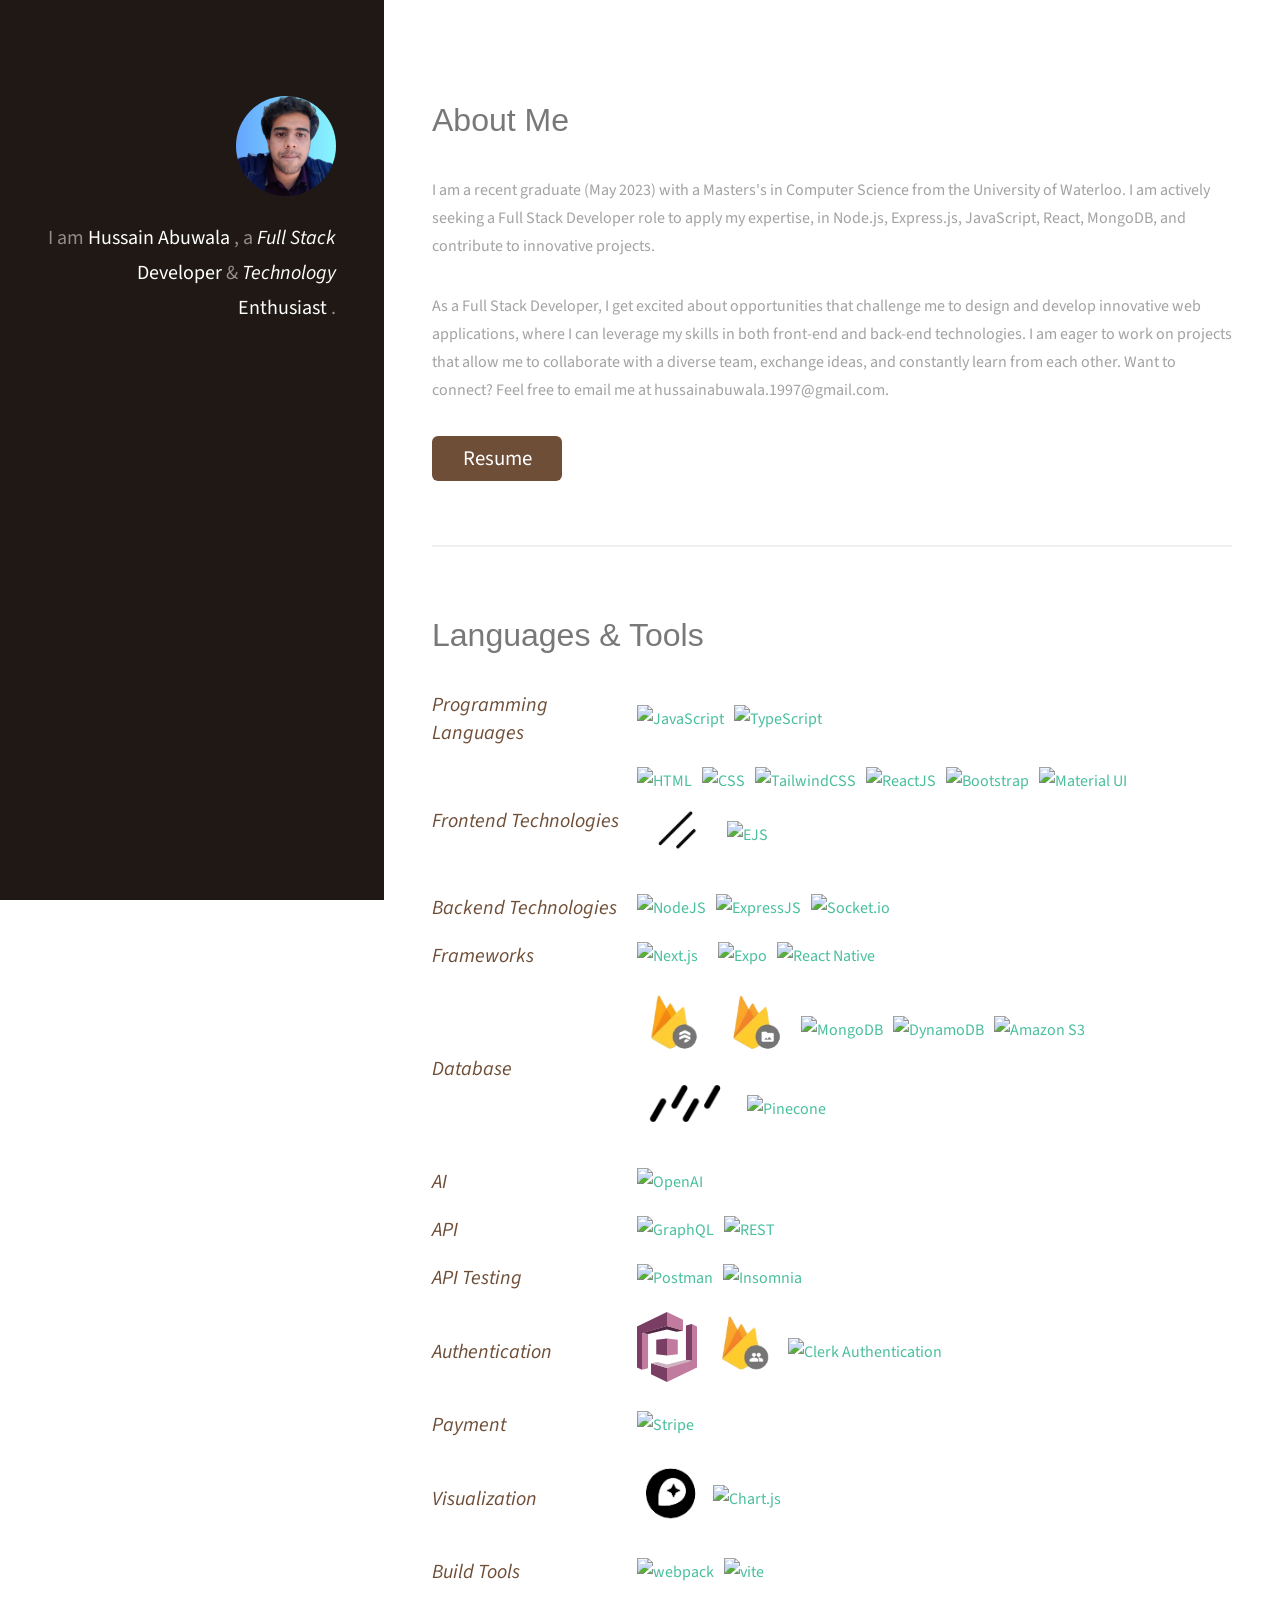
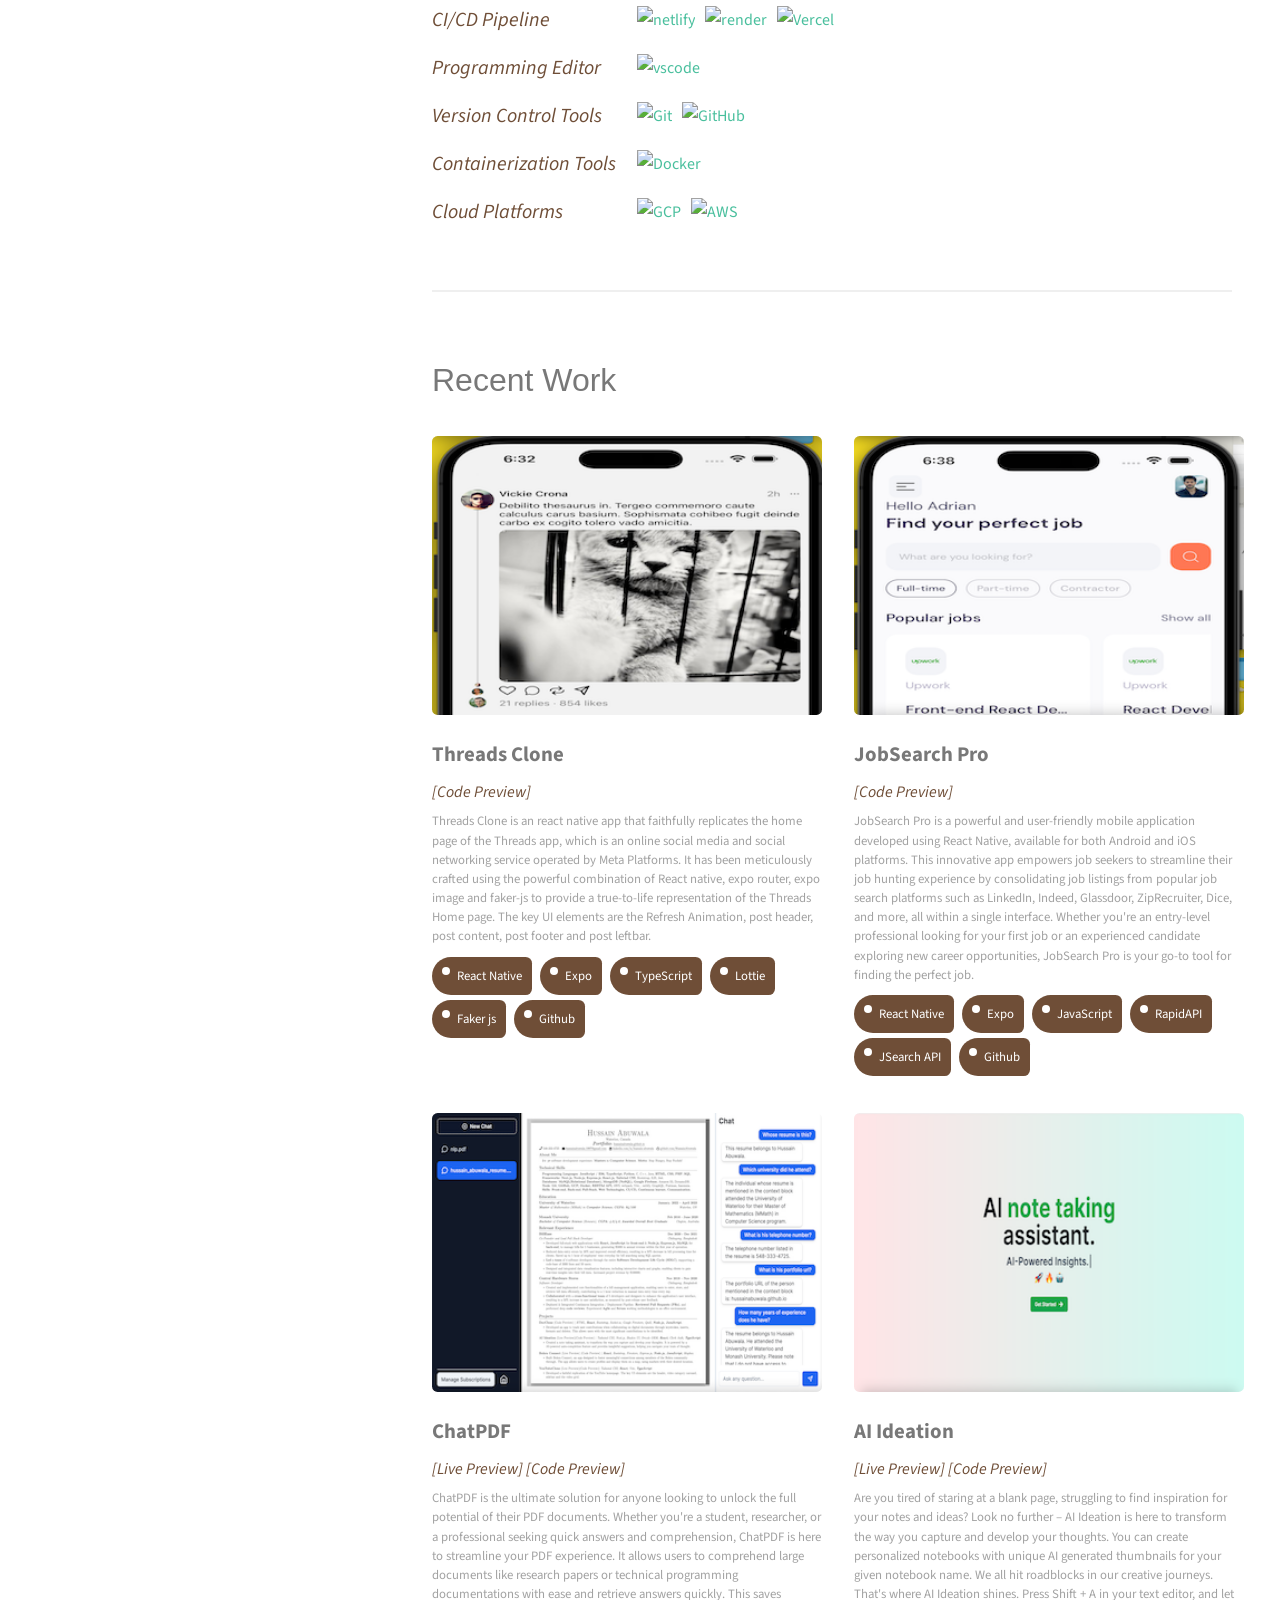
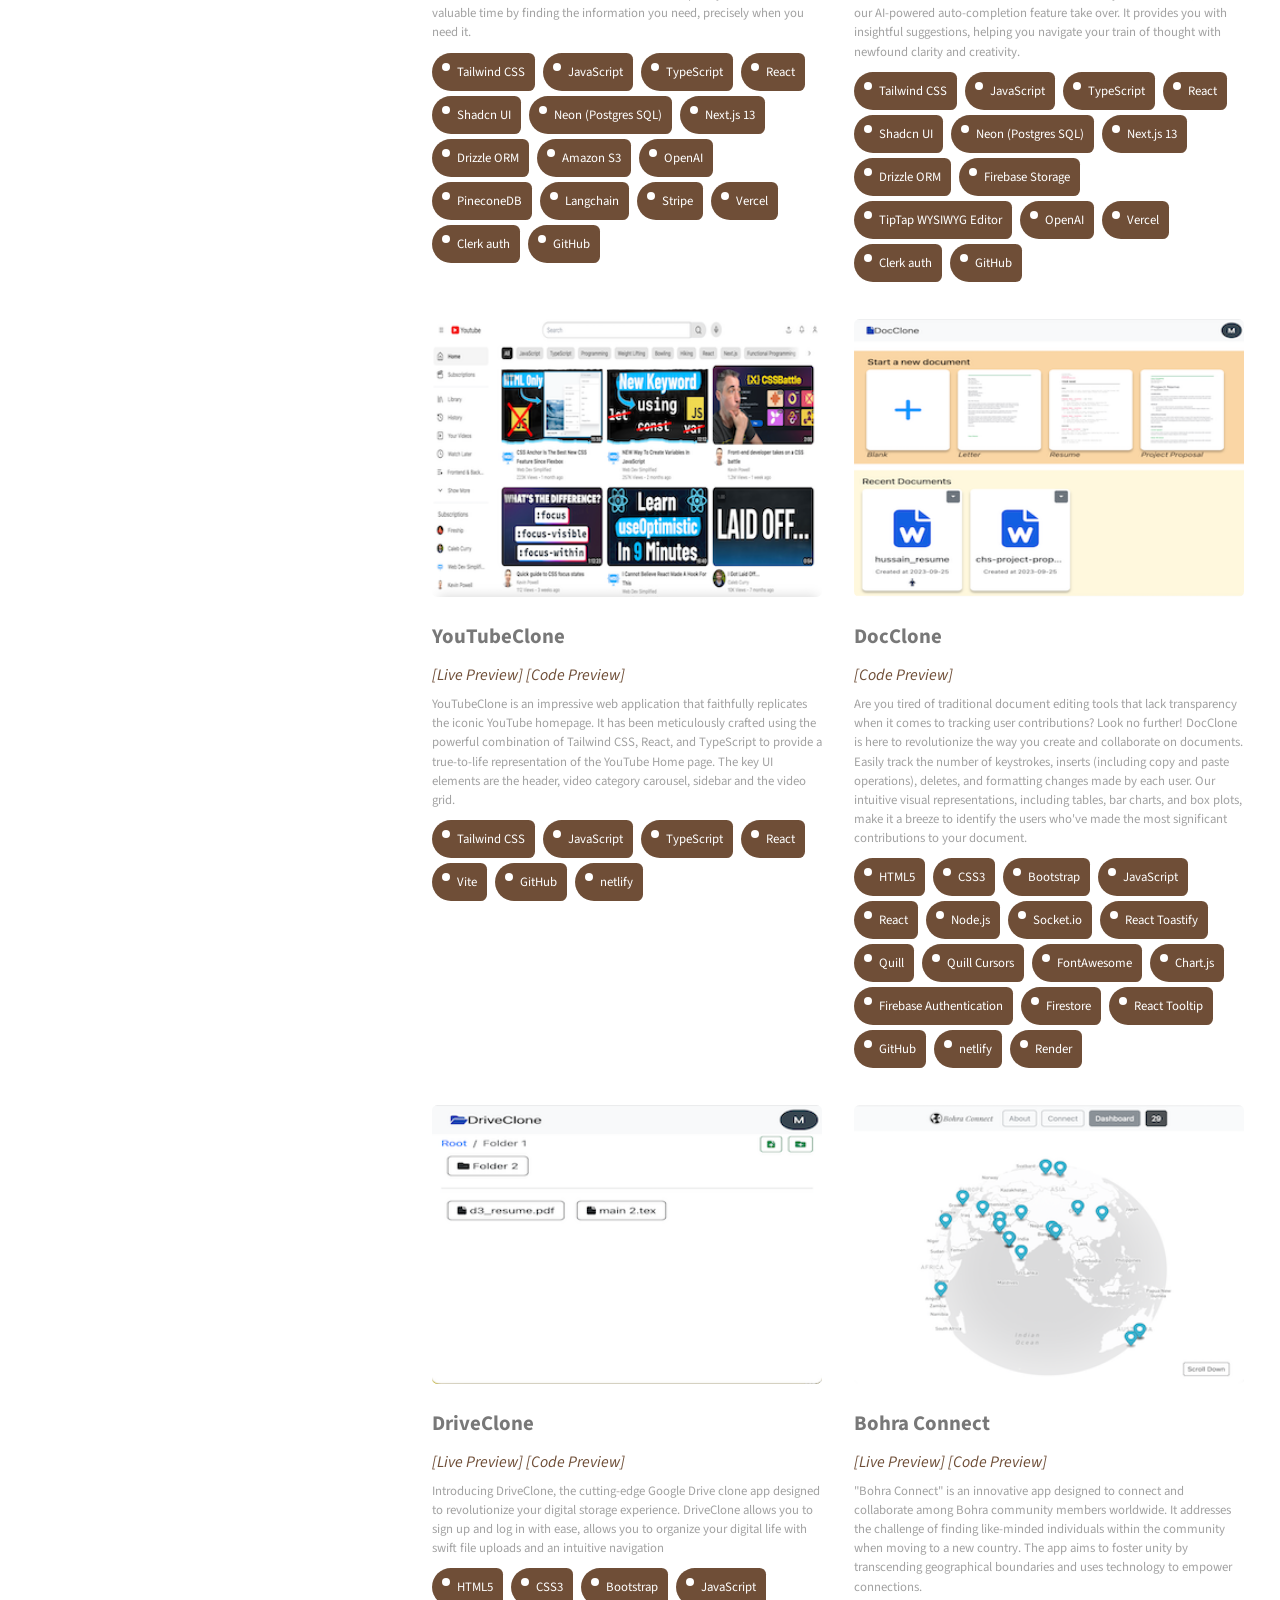
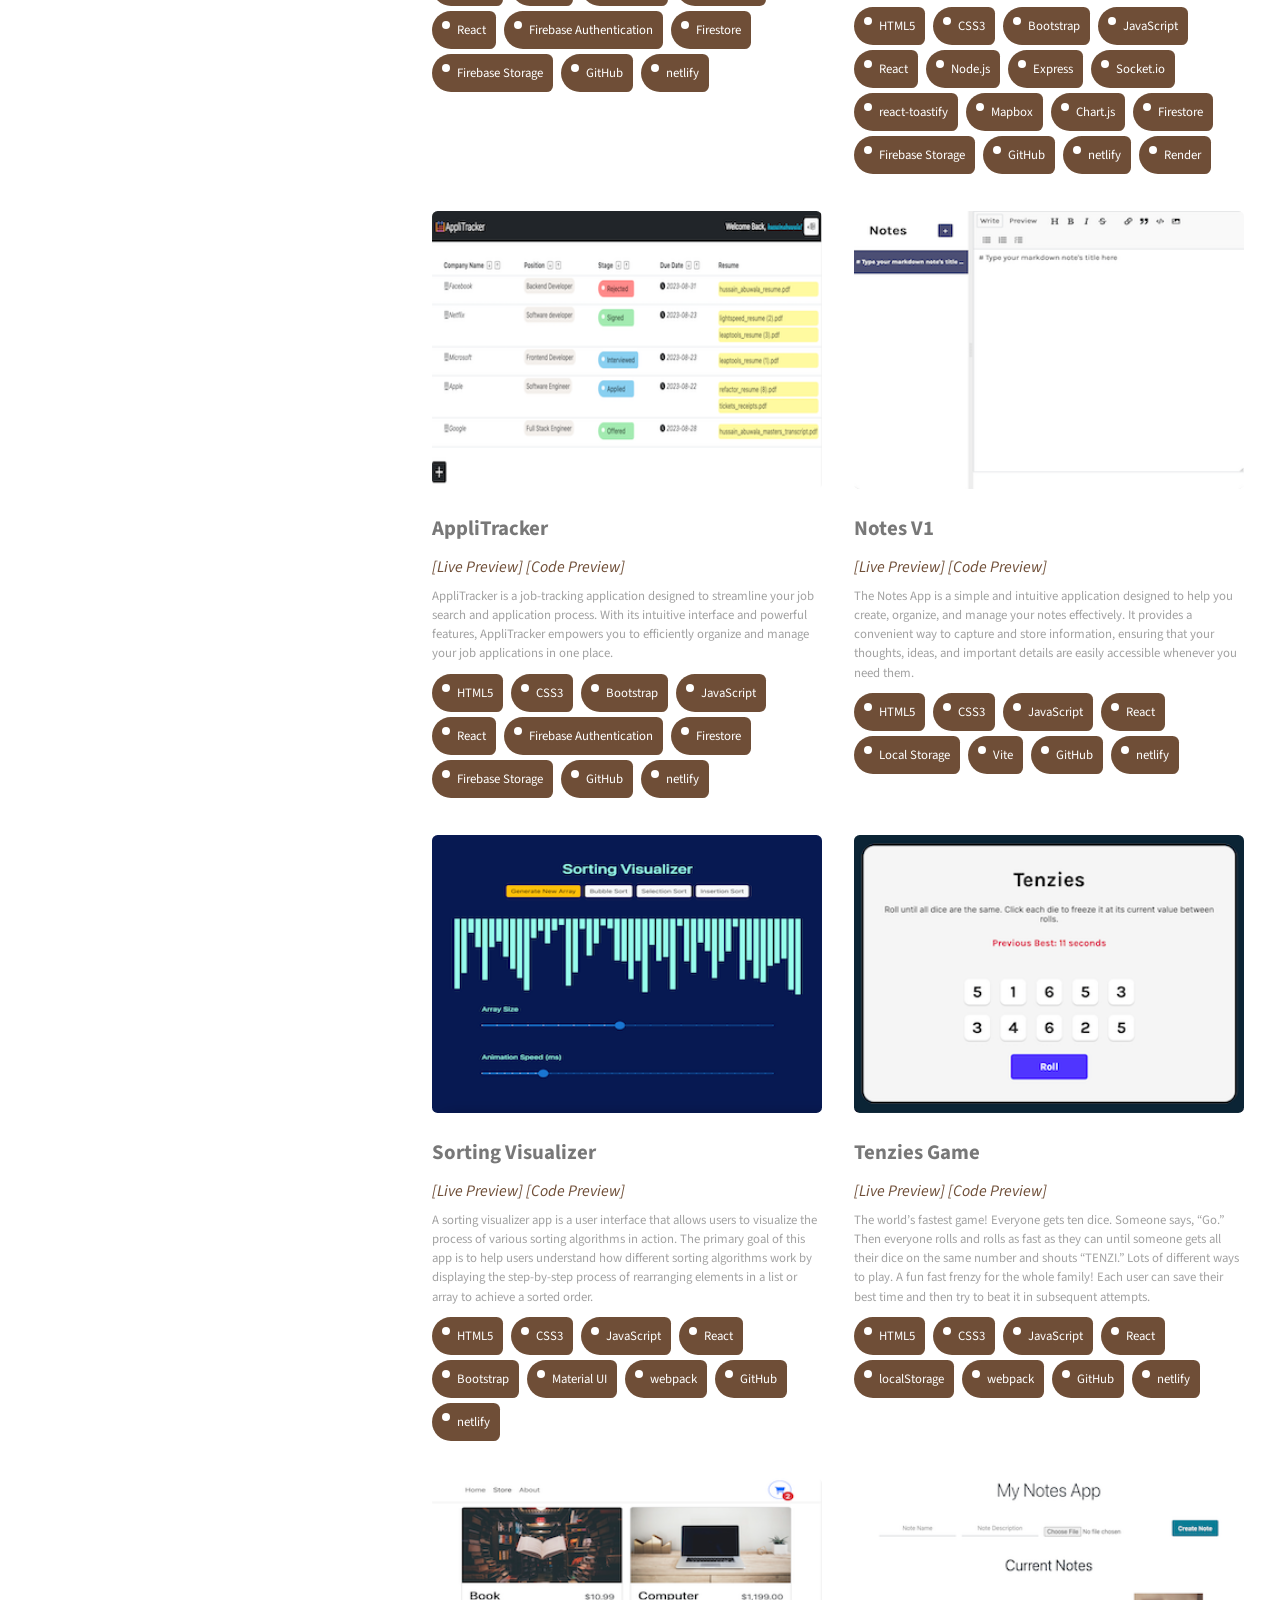
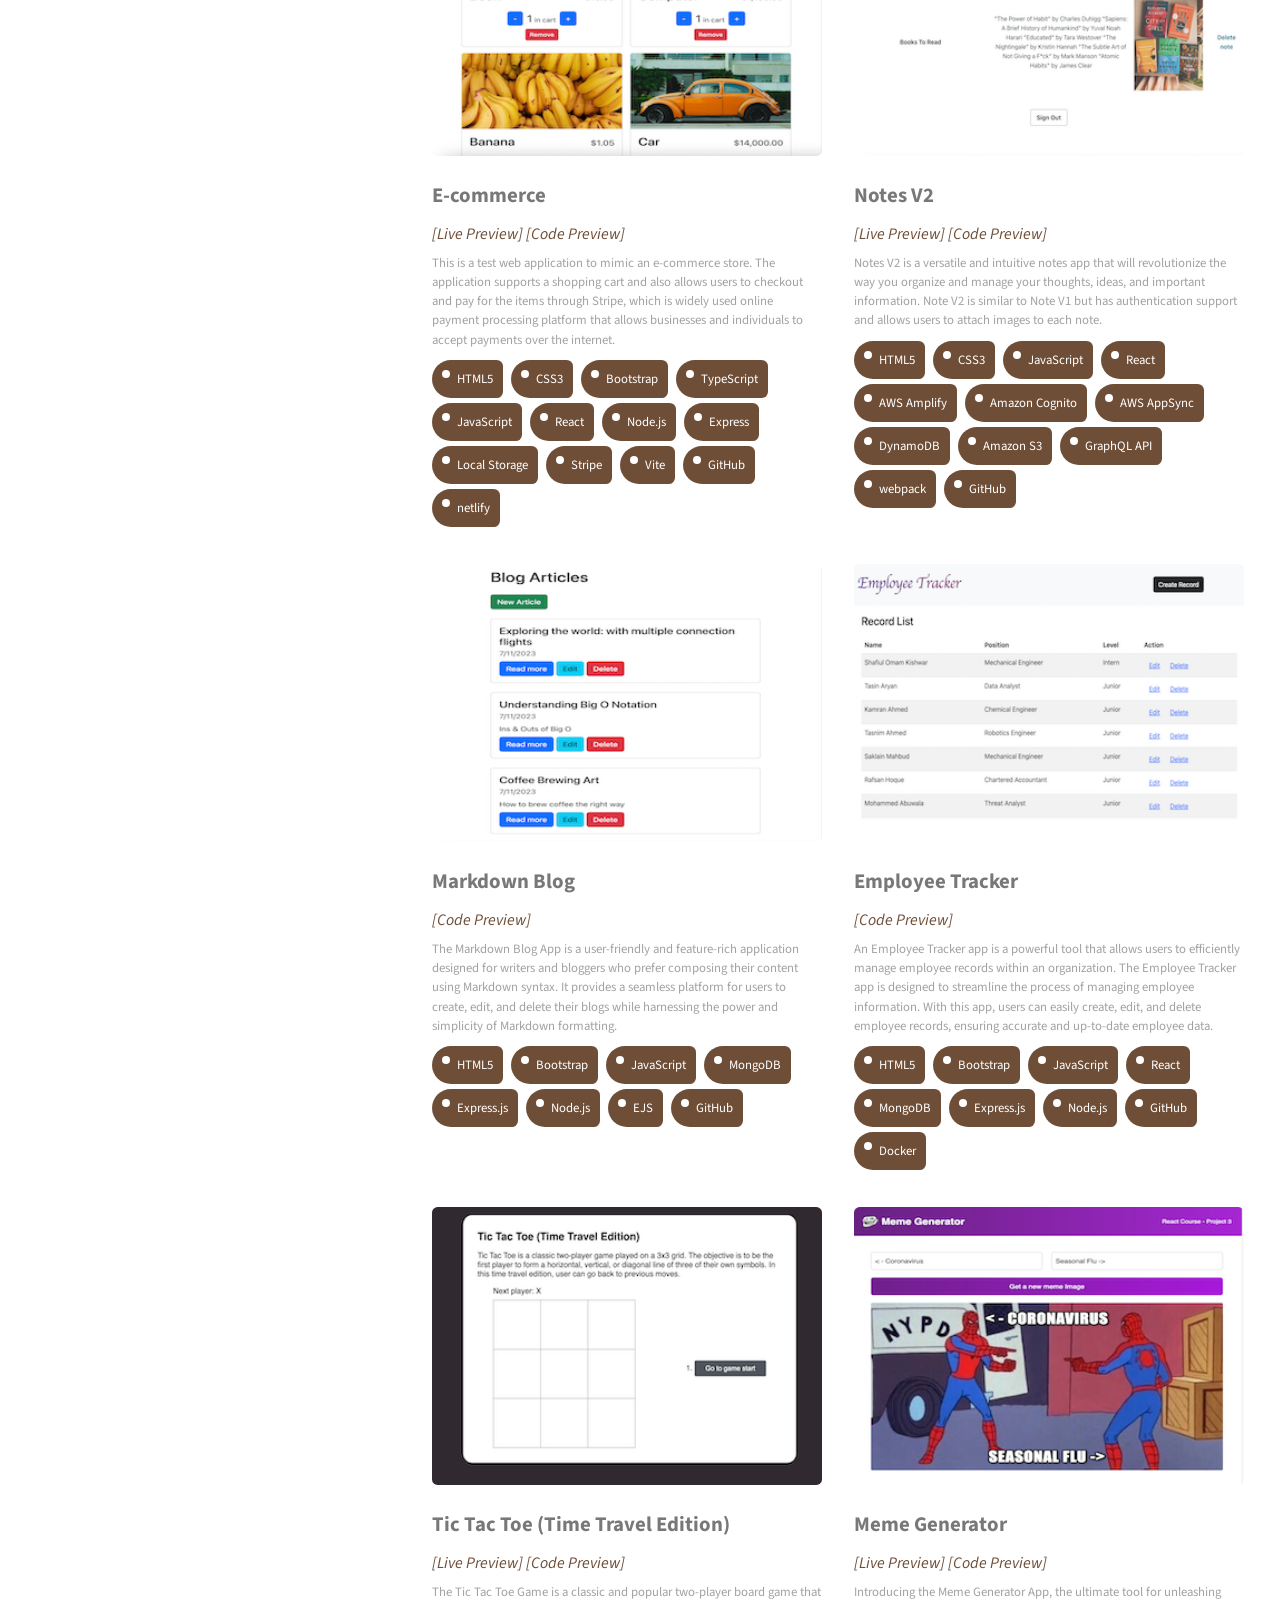
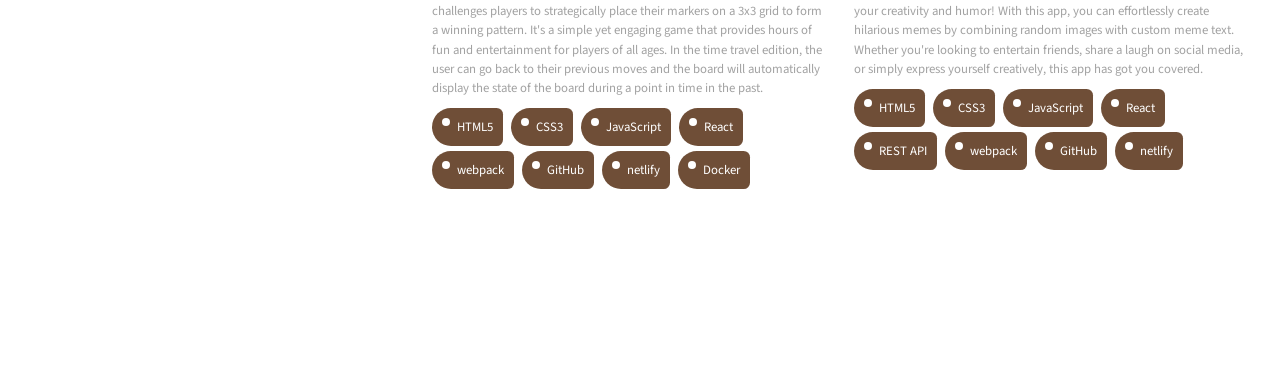
==== commit 9a0d9aae: "added threads clone app" ====
--- a/index.html
+++ b/index.html
@@ -53,9 +53,9 @@
 									</a>
 									<div class="dropdown-menu" aria-labelledby="dropdownMenuButton">
 										<span class="dropdown-header"> <span class="header-title">JavaScript</span> Projects</span>
+										<a class="dropdown-item" href="#ThreadsClone">Threads Clone</a>
 										<a class="dropdown-item" href="#jobSearch">JobSearch Pro</a>
 										<a class="dropdown-item" target="_blank" rel="noreferrer" href="https://github.com/HussainAbuwala/navigation-react-native">React Native Navigation</a>
-
 										<a class="dropdown-item" href="#chatpdf">ChatPDF</a>
 										<a class="dropdown-item" href="#AI-Ideation">AI Ideation</a>
 										<a class="dropdown-item" href="#YouTubeClone">YouTubeClone</a>
@@ -80,6 +80,7 @@
 									</a>
 									<div class="dropdown-menu" aria-labelledby="dropdownMenuButton">
 										<span class="dropdown-header"> <span class="header-title">TypeScript</span> Projects</span>
+										<a class="dropdown-item" href="#ThreadsClone">Threads Clone</a>
 										<a class="dropdown-item" href="#chatpdf">ChatPDF</a>
 										<a class="dropdown-item" href="#AI-Ideation">AI Ideation</a>
 										<a class="dropdown-item" href="#YouTubeClone">YouTubeClone</a>
@@ -240,6 +241,7 @@
 									</a>
 									<div class="dropdown-menu" aria-labelledby="dropdownMenuButton">
 										<span class="dropdown-header"> <span class="header-title">Expo</span> Projects</span>
+										<a class="dropdown-item" href="#ThreadsClone">Threads Clone</a>
 										<a class="dropdown-item" href="#jobSearch">JobSearch Pro</a>
 										<a class="dropdown-item" target="_blank" rel="noreferrer" href="https://github.com/HussainAbuwala/navigation-react-native">React Native Navigation</a>
 									</div>
@@ -250,6 +252,7 @@
 									</a>
 									<div class="dropdown-menu" aria-labelledby="dropdownMenuButton">
 										<span class="dropdown-header"> <span class="header-title">React Native</span> Projects</span>
+										<a class="dropdown-item" href="#ThreadsClone">Threads Clone</a>
 										<a class="dropdown-item" href="#jobSearch">JobSearch Pro</a>
 										<a class="dropdown-item" target="_blank" rel="noreferrer" href="https://github.com/HussainAbuwala/navigation-react-native">React Native Navigation</a>
 									</div>
@@ -610,6 +613,21 @@
 					<section id="two">
 						<h2 style="font-size: 2em; font-family:Verdana, Geneva, Tahoma, sans-serif;">Recent Work</h2>
 						<div class="row">
+							<article class="col-6 col-12-xsmall work-item">
+								<a href="images/fulls/threads.gif" class="image fit thumb"><img src="images/thumbs/threads.png" alt="" id="ThreadsClone"/></a>
+								<h3 style="font-size: 1.3em; font-weight: bold;" >Threads Clone</h3>
+								<h3><a href="https://github.com/HussainAbuwala/threads-clone-react-native" style="cursor: pointer;"><b><i style="color: #6F4E37;">[Code Preview]</i></b></a></h3>
+								<p>Threads Clone is an react native app that faithfully replicates the home page of the Threads app, which is an online social media and social networking service operated by Meta Platforms. It has been meticulously crafted using the powerful combination of React native, expo router, expo image and faker-js to provide a true-to-life representation of the Threads Home page. The key UI elements are the Refresh Animation, post header, post content, post footer and post leftbar.
+								</p>
+								<div class="skill-container">
+									<div class="skill-tag">React Native</div>
+									<div class="skill-tag">Expo</div>
+									<div class="skill-tag">TypeScript</div>
+									<div class="skill-tag">Lottie</div>
+									<div class="skill-tag">Faker js</div>
+									<div class="skill-tag">Github</div>
+								</div>
+							</article>
 							<article class="col-6 col-12-xsmall work-item">
 								<a href="images/fulls/jobSearch.gif" class="image fit thumb"><img src="images/thumbs/jobSearch.png" alt="" id="jobSearch"/></a>
 								<h3 style="font-size: 1.3em; font-weight: bold;" >JobSearch Pro</h3>
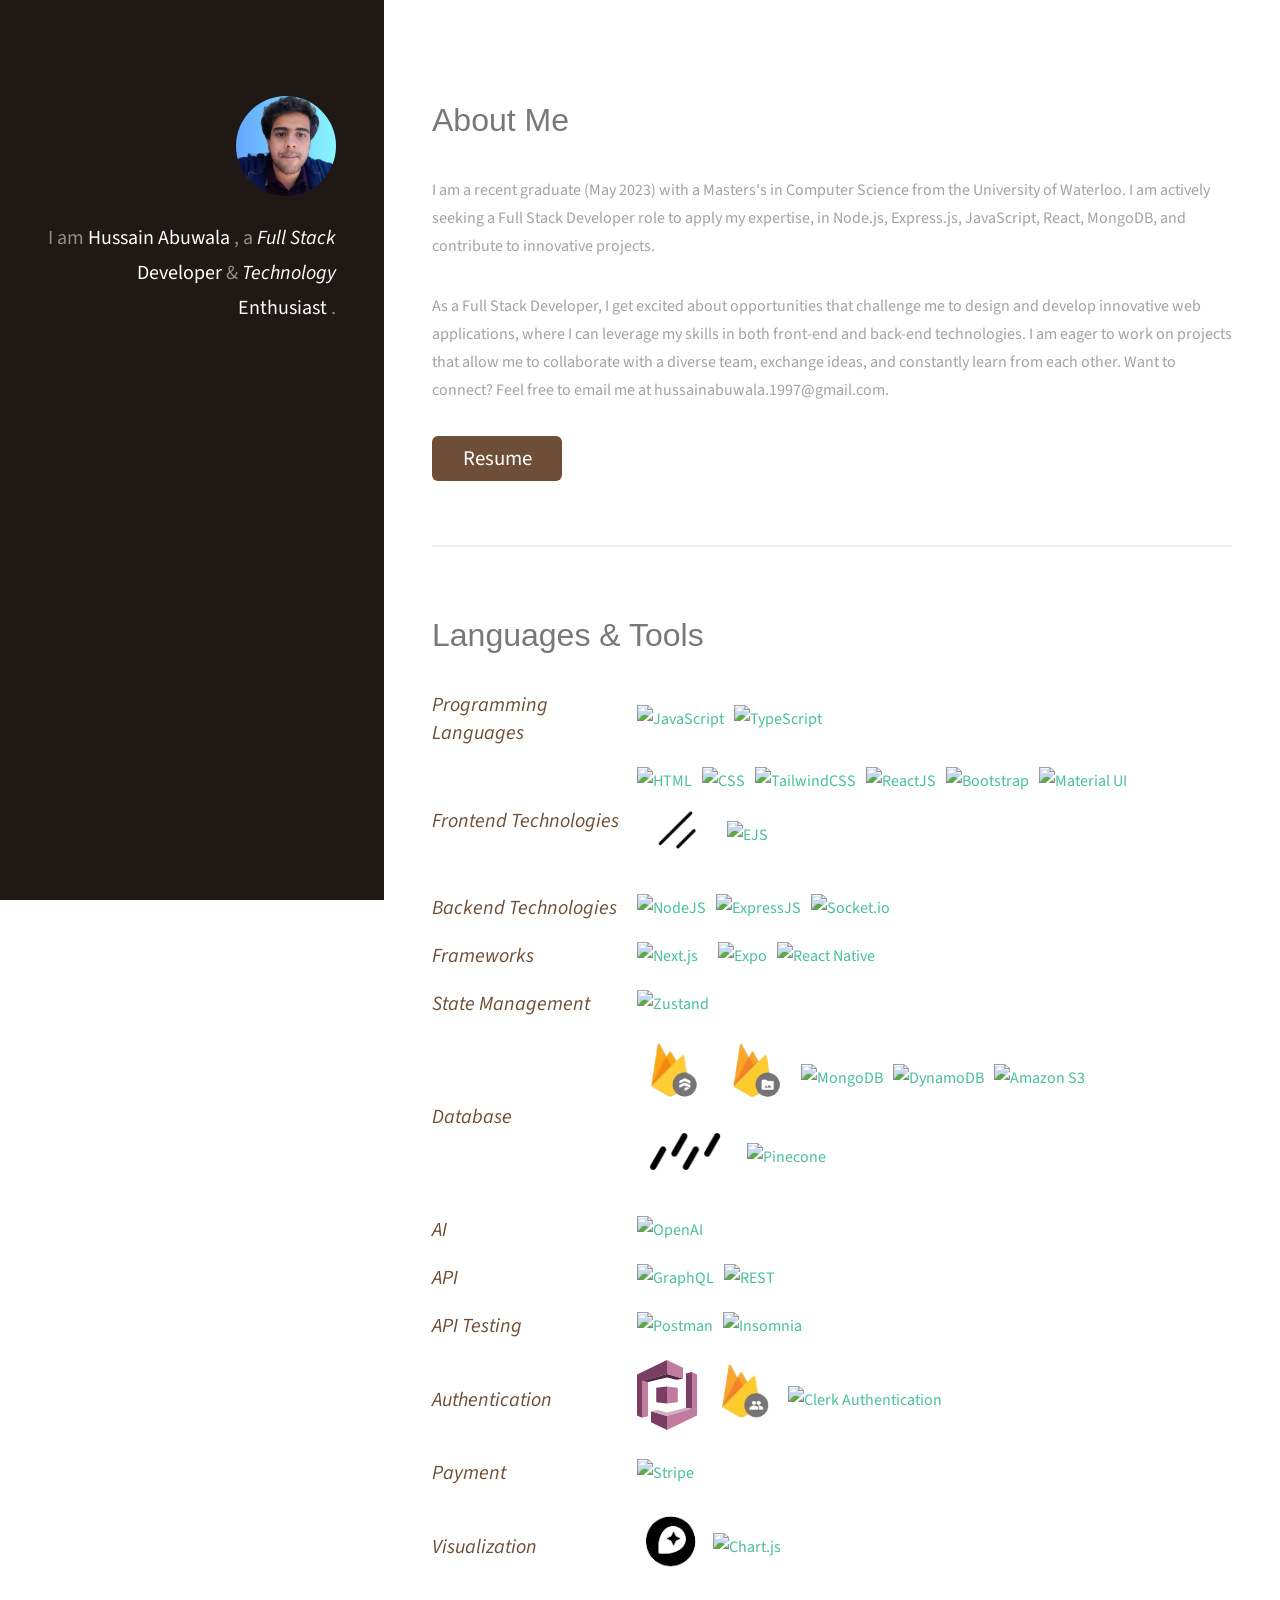
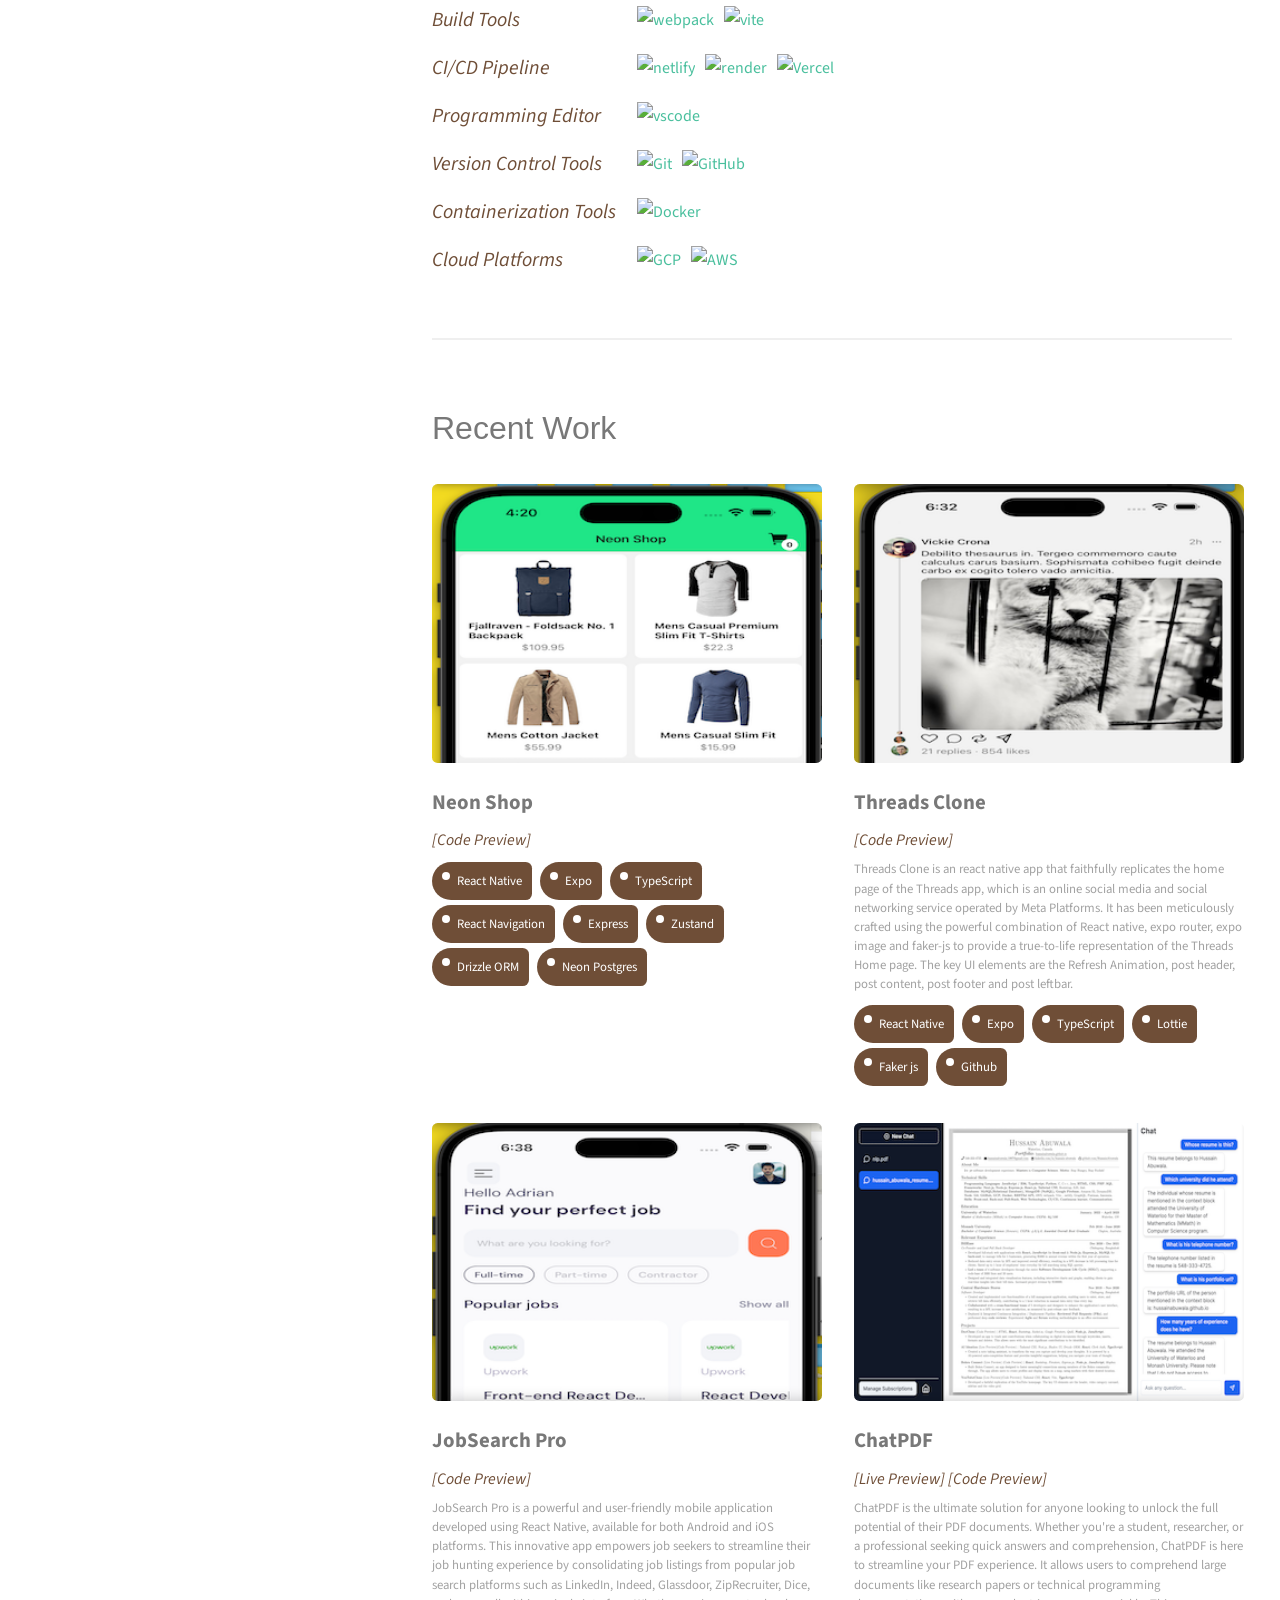
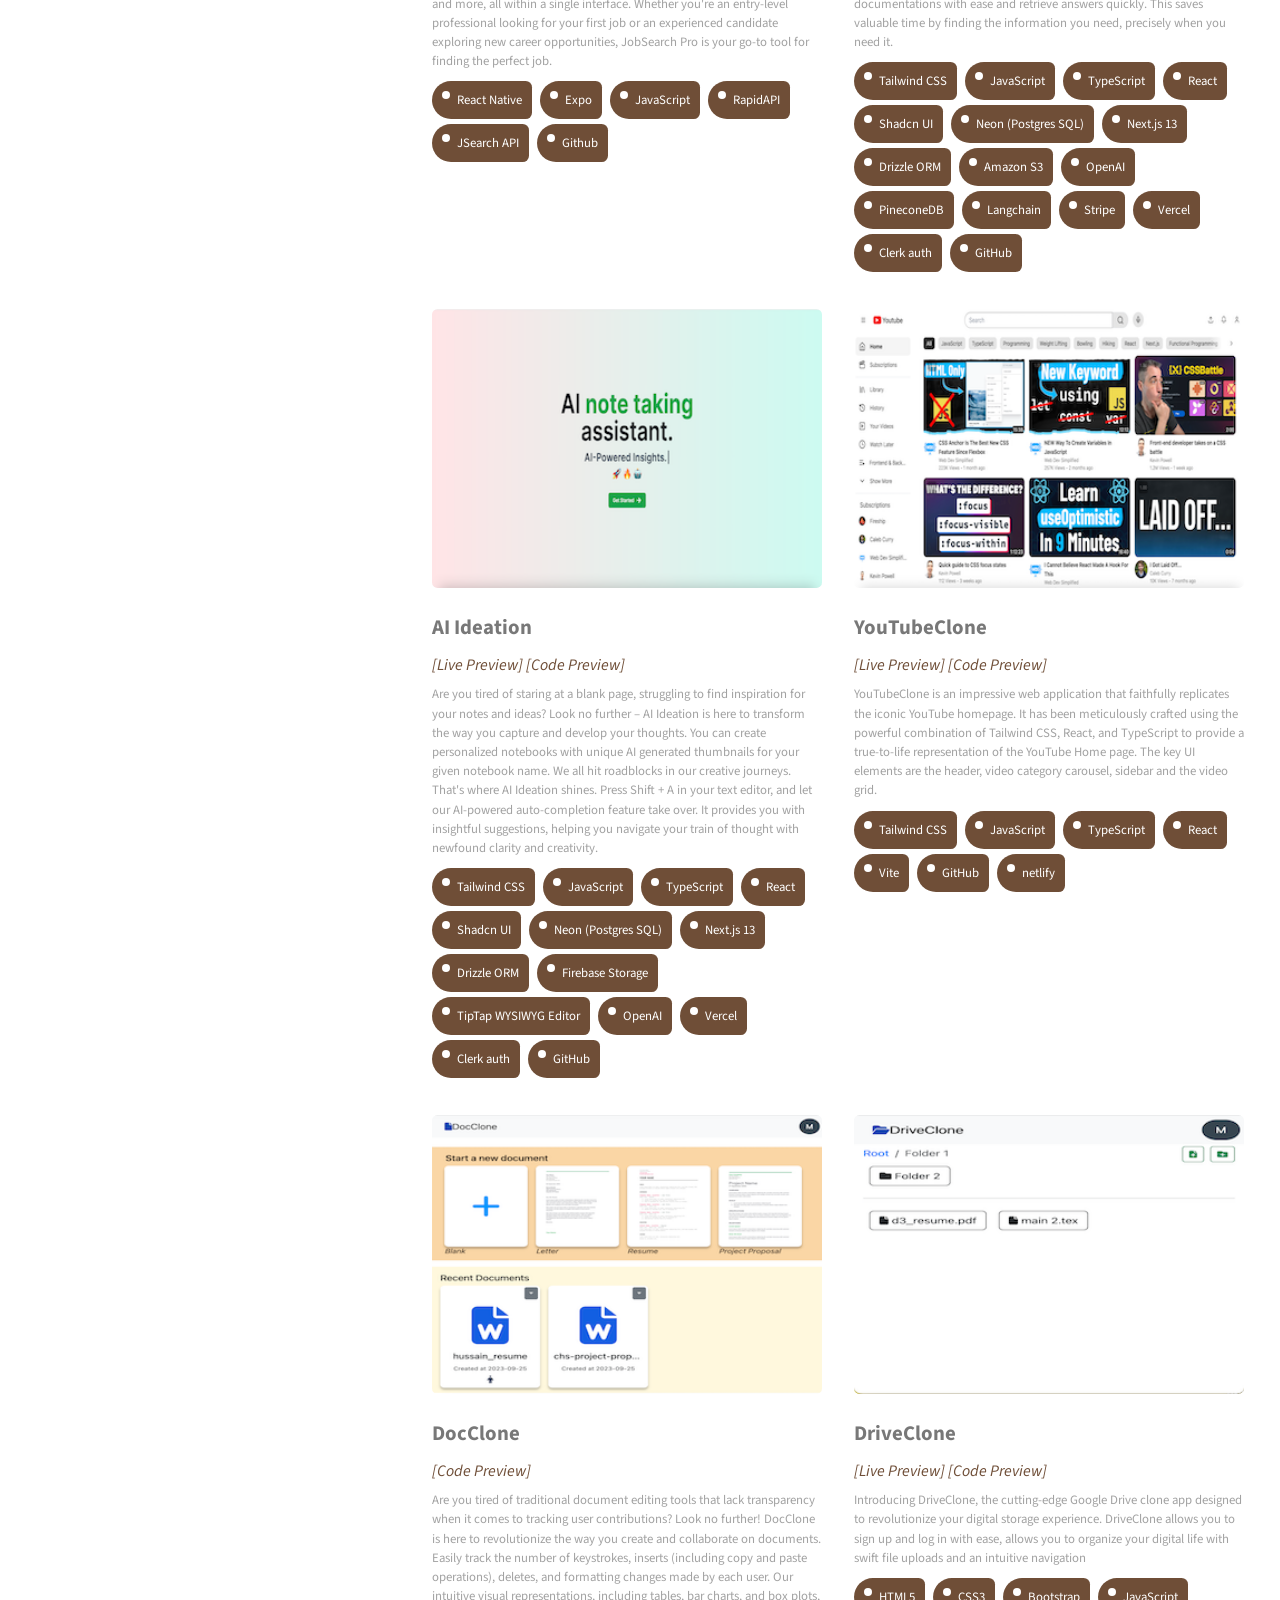
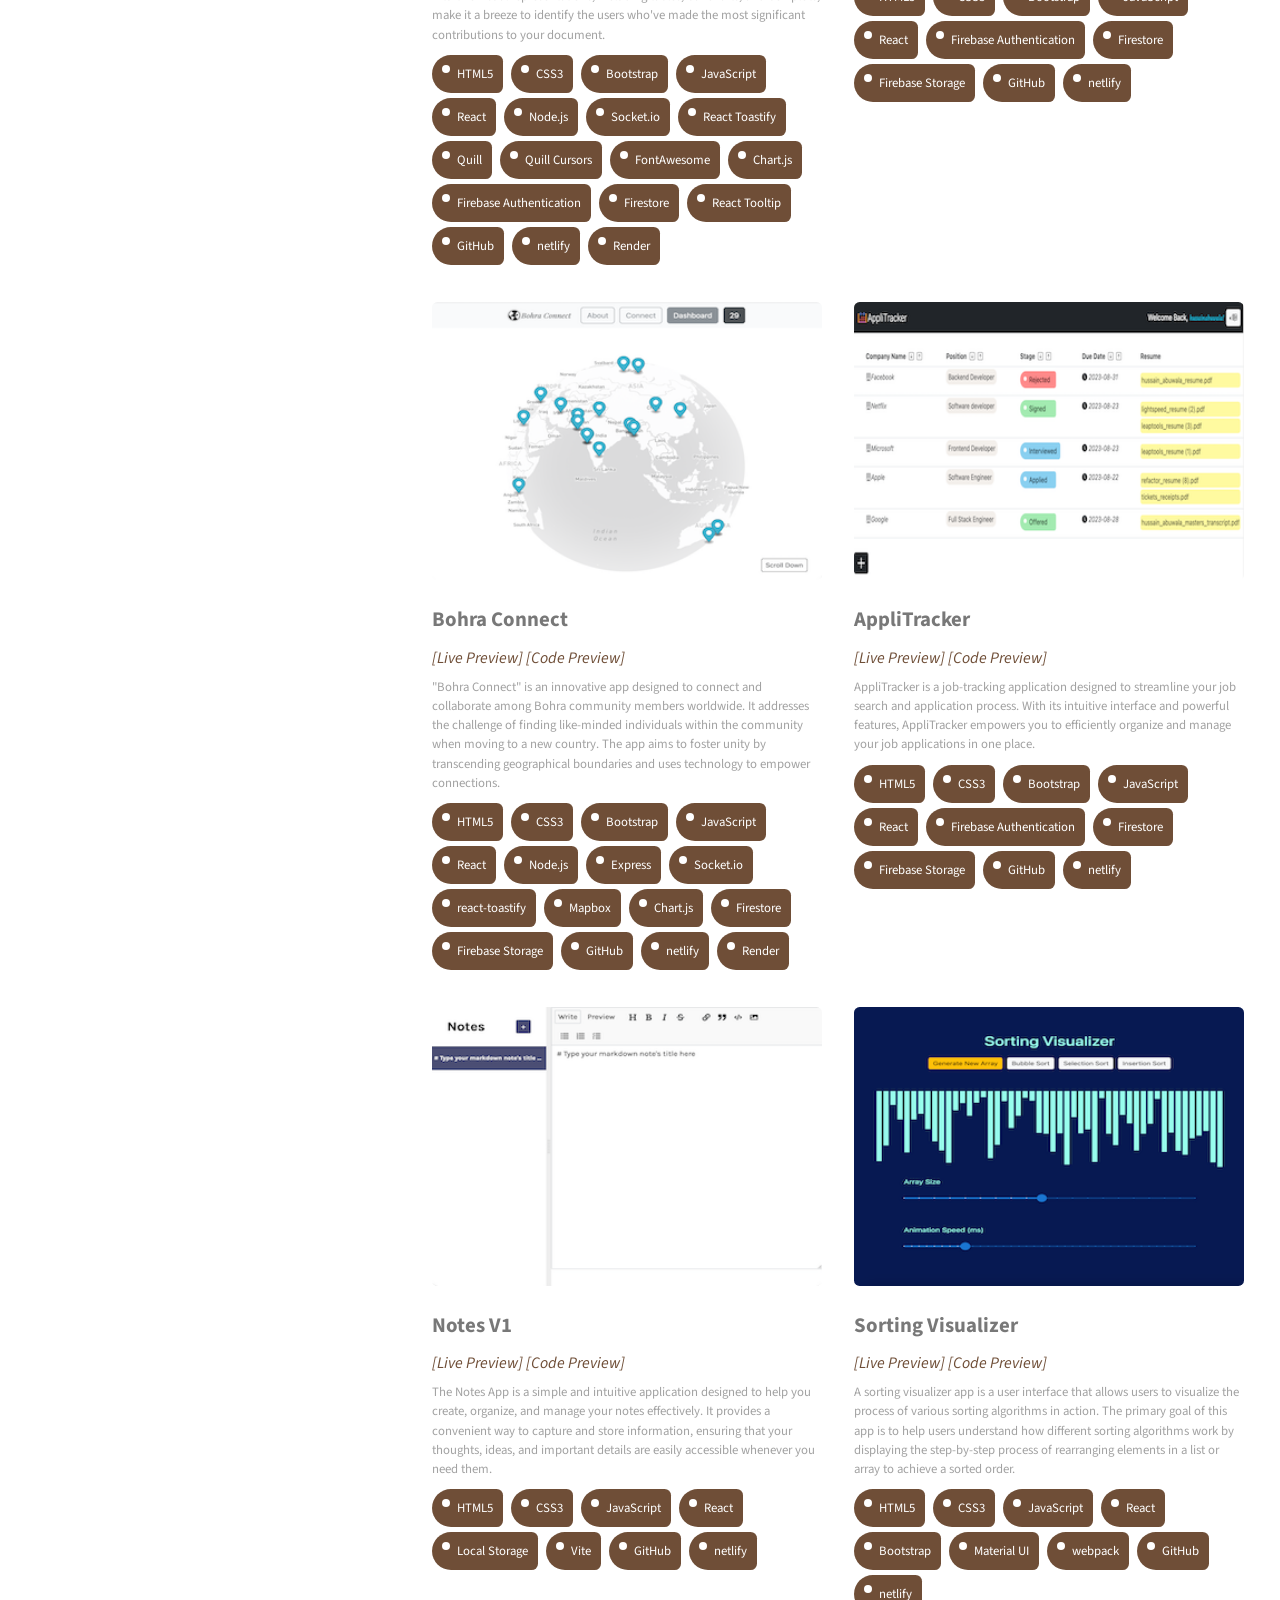
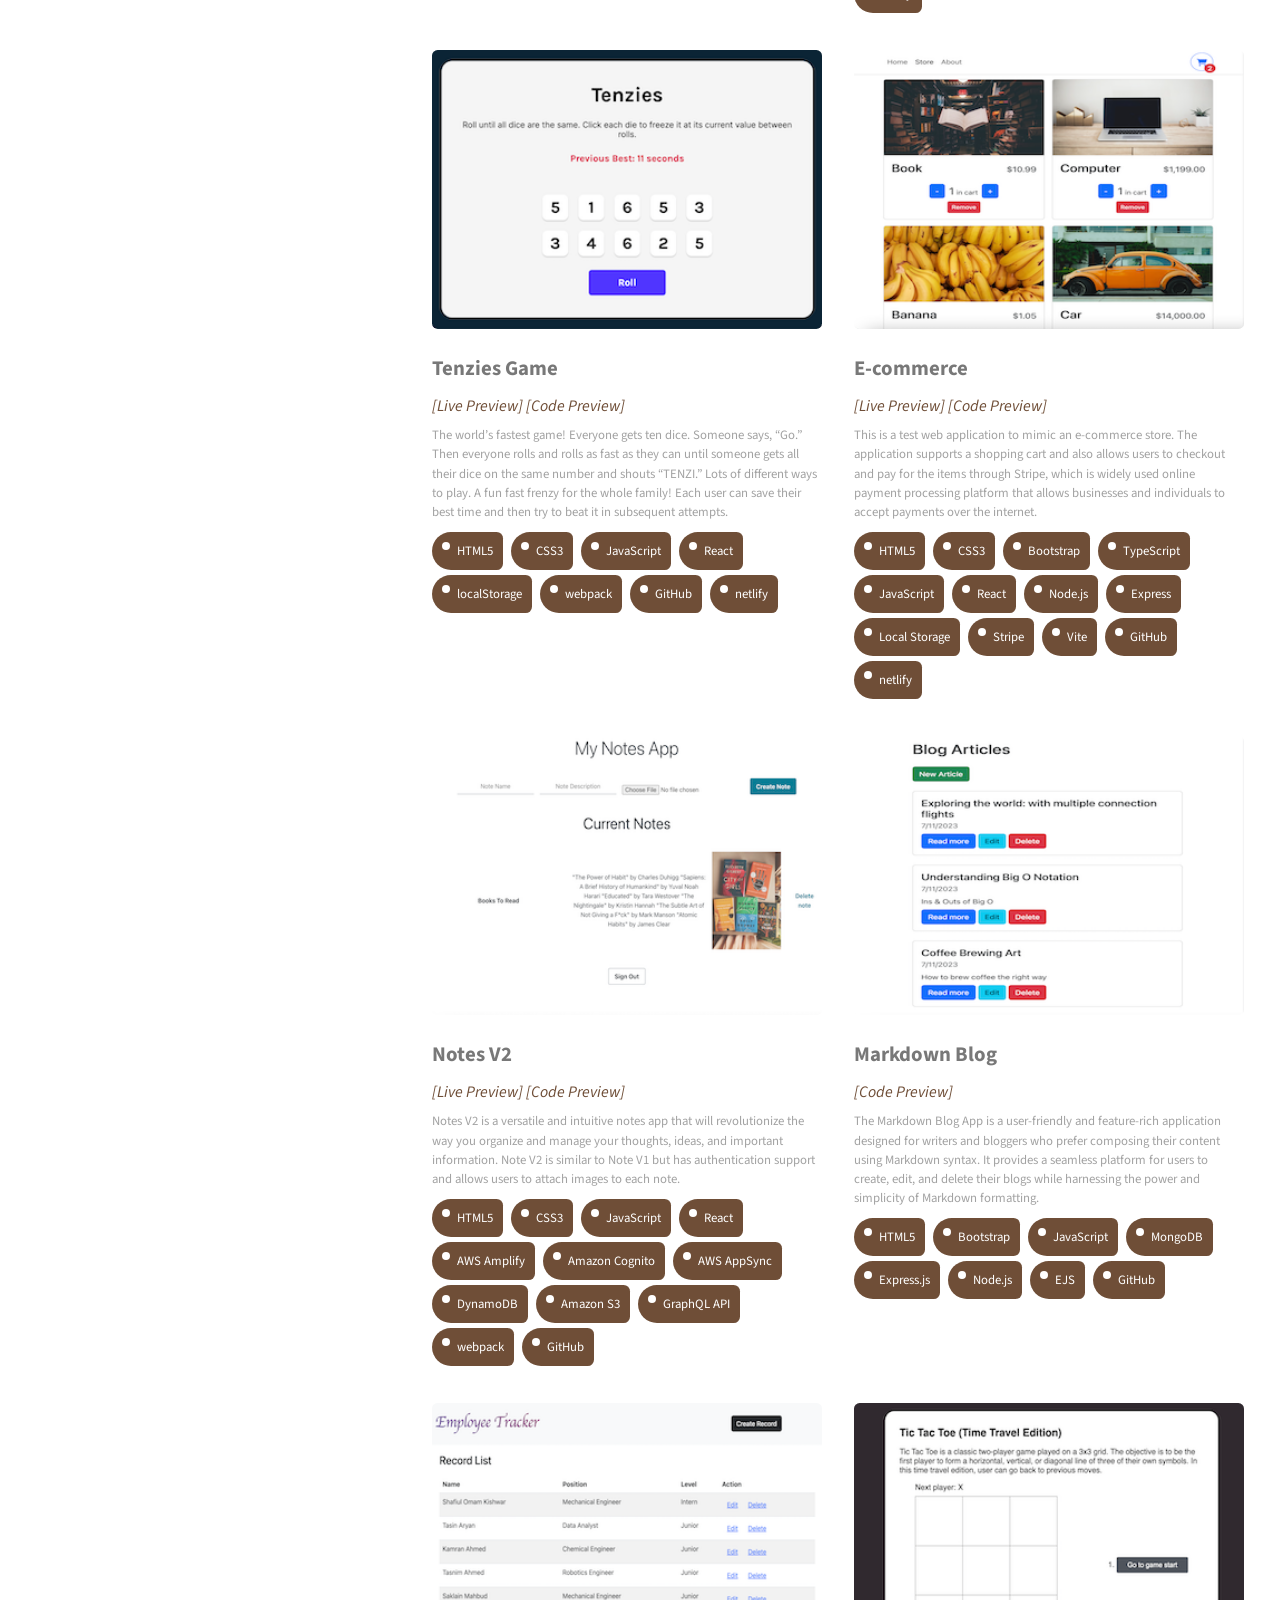
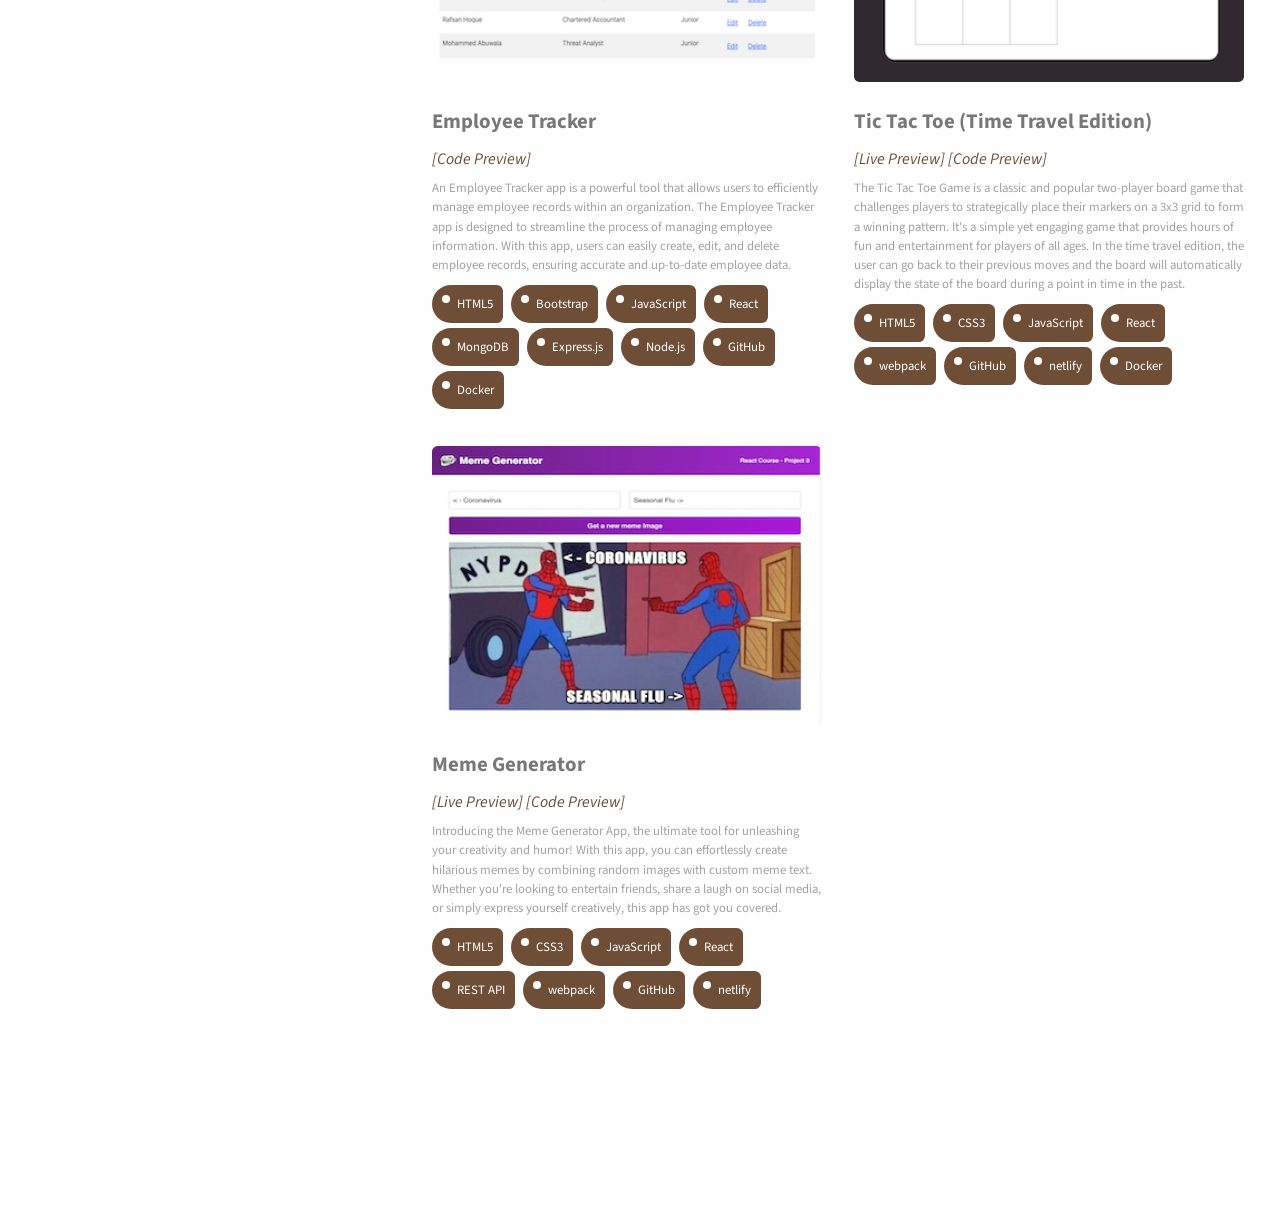
==== commit 11fb1b15: "added react native e-commerce neon shop app" ====
--- a/index.html
+++ b/index.html
@@ -53,6 +53,7 @@
 									</a>
 									<div class="dropdown-menu" aria-labelledby="dropdownMenuButton">
 										<span class="dropdown-header"> <span class="header-title">JavaScript</span> Projects</span>
+										<a class="dropdown-item" href="#NeonShop">Neon Shop</a>
 										<a class="dropdown-item" href="#ThreadsClone">Threads Clone</a>
 										<a class="dropdown-item" href="#jobSearch">JobSearch Pro</a>
 										<a class="dropdown-item" target="_blank" rel="noreferrer" href="https://github.com/HussainAbuwala/navigation-react-native">React Native Navigation</a>
@@ -80,6 +81,7 @@
 									</a>
 									<div class="dropdown-menu" aria-labelledby="dropdownMenuButton">
 										<span class="dropdown-header"> <span class="header-title">TypeScript</span> Projects</span>
+										<a class="dropdown-item" href="#NeonShop">Neon Shop</a>
 										<a class="dropdown-item" href="#ThreadsClone">Threads Clone</a>
 										<a class="dropdown-item" href="#chatpdf">ChatPDF</a>
 										<a class="dropdown-item" href="#AI-Ideation">AI Ideation</a>
@@ -191,6 +193,7 @@
 									</a>
 									<div class="dropdown-menu" aria-labelledby="dropdownMenuButton">
 										<span class="dropdown-header"> <span class="header-title">Node.js</span> Projects</span>
+										<a class="dropdown-item" href="#NeonShop">Neon Shop</a>
 										<a class="dropdown-item" href="#DocClone">DocClone</a>
 										<a class="dropdown-item" href="#BohraConnect">Bohra Connect</a>
 										<a class="dropdown-item" href="#E-commerce">E-commerce</a>
@@ -204,6 +207,7 @@
 									</a>
 									<div class="dropdown-menu" aria-labelledby="dropdownMenuButton">
 										<span class="dropdown-header"> <span class="header-title">Express.js</span> Projects</span>
+										<a class="dropdown-item" href="#NeonShop">Neon Shop</a>
 										<a class="dropdown-item" href="#BohraConnect">Bohra Connect</a>
 										<a class="dropdown-item" href="#E-commerce">E-commerce</a>
 										<a class="dropdown-item" href="#MarkdownBlog">Markdown Blog</a>
@@ -241,6 +245,7 @@
 									</a>
 									<div class="dropdown-menu" aria-labelledby="dropdownMenuButton">
 										<span class="dropdown-header"> <span class="header-title">Expo</span> Projects</span>
+										<a class="dropdown-item" href="#NeonShop">Neon Shop</a>
 										<a class="dropdown-item" href="#ThreadsClone">Threads Clone</a>
 										<a class="dropdown-item" href="#jobSearch">JobSearch Pro</a>
 										<a class="dropdown-item" target="_blank" rel="noreferrer" href="https://github.com/HussainAbuwala/navigation-react-native">React Native Navigation</a>
@@ -252,6 +257,7 @@
 									</a>
 									<div class="dropdown-menu" aria-labelledby="dropdownMenuButton">
 										<span class="dropdown-header"> <span class="header-title">React Native</span> Projects</span>
+										<a class="dropdown-item" href="#NeonShop">Neon Shop</a>
 										<a class="dropdown-item" href="#ThreadsClone">Threads Clone</a>
 										<a class="dropdown-item" href="#jobSearch">JobSearch Pro</a>
 										<a class="dropdown-item" target="_blank" rel="noreferrer" href="https://github.com/HussainAbuwala/navigation-react-native">React Native Navigation</a>
@@ -260,6 +266,20 @@
 							</div>
 						</div>
 						<div class="inline-container">
+							<span class="inline-container-title">State Management</span>
+							<div class="image-container">
+								<div class="icon-container">
+									<a href="https://docs.pmnd.rs/zustand/getting-started/introduction" target="_blank" rel="noreferrer" title="Zustand">
+										<img  alt="Zustand" height="70px" style="padding-right:10px;" src="https://res.cloudinary.com/practicaldev/image/fetch/s--_FWZB80p--/c_imagga_scale,f_auto,fl_progressive,h_720,q_auto,w_1280/https://dev-to-uploads.s3.amazonaws.com/i/lftgzwgzy8g2u8vqwso2.png"/>
+									</a>
+									<div class="dropdown-menu" aria-labelledby="dropdownMenuButton">
+										<span class="dropdown-header"> <span class="header-title">Zustand</span> Projects</span>
+										<a class="dropdown-item" href="#NeonShop">Neon Shop</a>
+									</div>
+								</div>
+							</div>
+						</div>
+						<div class="inline-container">
 							<span class="inline-container-title">Database</span>
 							<div class="image-container">
 								<div class="icon-container">
@@ -321,6 +341,7 @@
 									</a>
 									<div class="dropdown-menu" aria-labelledby="dropdownMenuButton">
 										<span class="dropdown-header"> <span class="header-title">Drizzle ORM</span> Projects</span>
+										<a class="dropdown-item" href="#NeonShop">Neon Shop</a>
 										<a class="dropdown-item" href="#chatpdf">ChatPDF</a>
 										<a class="dropdown-item" href="#AI-Ideation">AI Ideation</a>
 									</div>
@@ -369,6 +390,7 @@
 									</a>
 									<div class="dropdown-menu" aria-labelledby="dropdownMenuButton">
 										<span class="dropdown-header"> <span class="header-title">REST API</span> Projects</span>
+										<a class="dropdown-item" href="#NeonShop">Neon Shop</a>
 										<a class="dropdown-item" href="#chatpdf">ChatPDF</a>
 										<a class="dropdown-item" href="#AI-Ideation">AI Ideation</a>
 										<a class="dropdown-item" href="#BohraConnect">Bohra Connect</a>
@@ -613,6 +635,22 @@
 					<section id="two">
 						<h2 style="font-size: 2em; font-family:Verdana, Geneva, Tahoma, sans-serif;">Recent Work</h2>
 						<div class="row">
+							<article class="col-6 col-12-xsmall work-item">
+								<a href="images/fulls/NeonShop.gif" class="image fit thumb"><img src="images/thumbs/NeonShop.png" alt="" id="NeonShop"/></a>
+								<h3 style="font-size: 1.3em; font-weight: bold;" >Neon Shop</h3>
+								<h3><a href="https://github.com/HussainAbuwala/react-native-e-commerce/tree/main" style="cursor: pointer;"><b><i style="color: #6F4E37;">[Code Preview]</i></b></a></h3>
+								<p></p>
+								<div class="skill-container">
+									<div class="skill-tag">React Native</div>
+									<div class="skill-tag">Expo</div>
+									<div class="skill-tag">TypeScript</div>
+									<div class="skill-tag">React Navigation</div>
+									<div class="skill-tag">Express</div>
+									<div class="skill-tag">Zustand</div>
+									<div class="skill-tag">Drizzle ORM</div>
+									<div class="skill-tag">Neon Postgres</div>
+								</div>
+							</article>
 							<article class="col-6 col-12-xsmall work-item">
 								<a href="images/fulls/threads.gif" class="image fit thumb"><img src="images/thumbs/threads.png" alt="" id="ThreadsClone"/></a>
 								<h3 style="font-size: 1.3em; font-weight: bold;" >Threads Clone</h3>
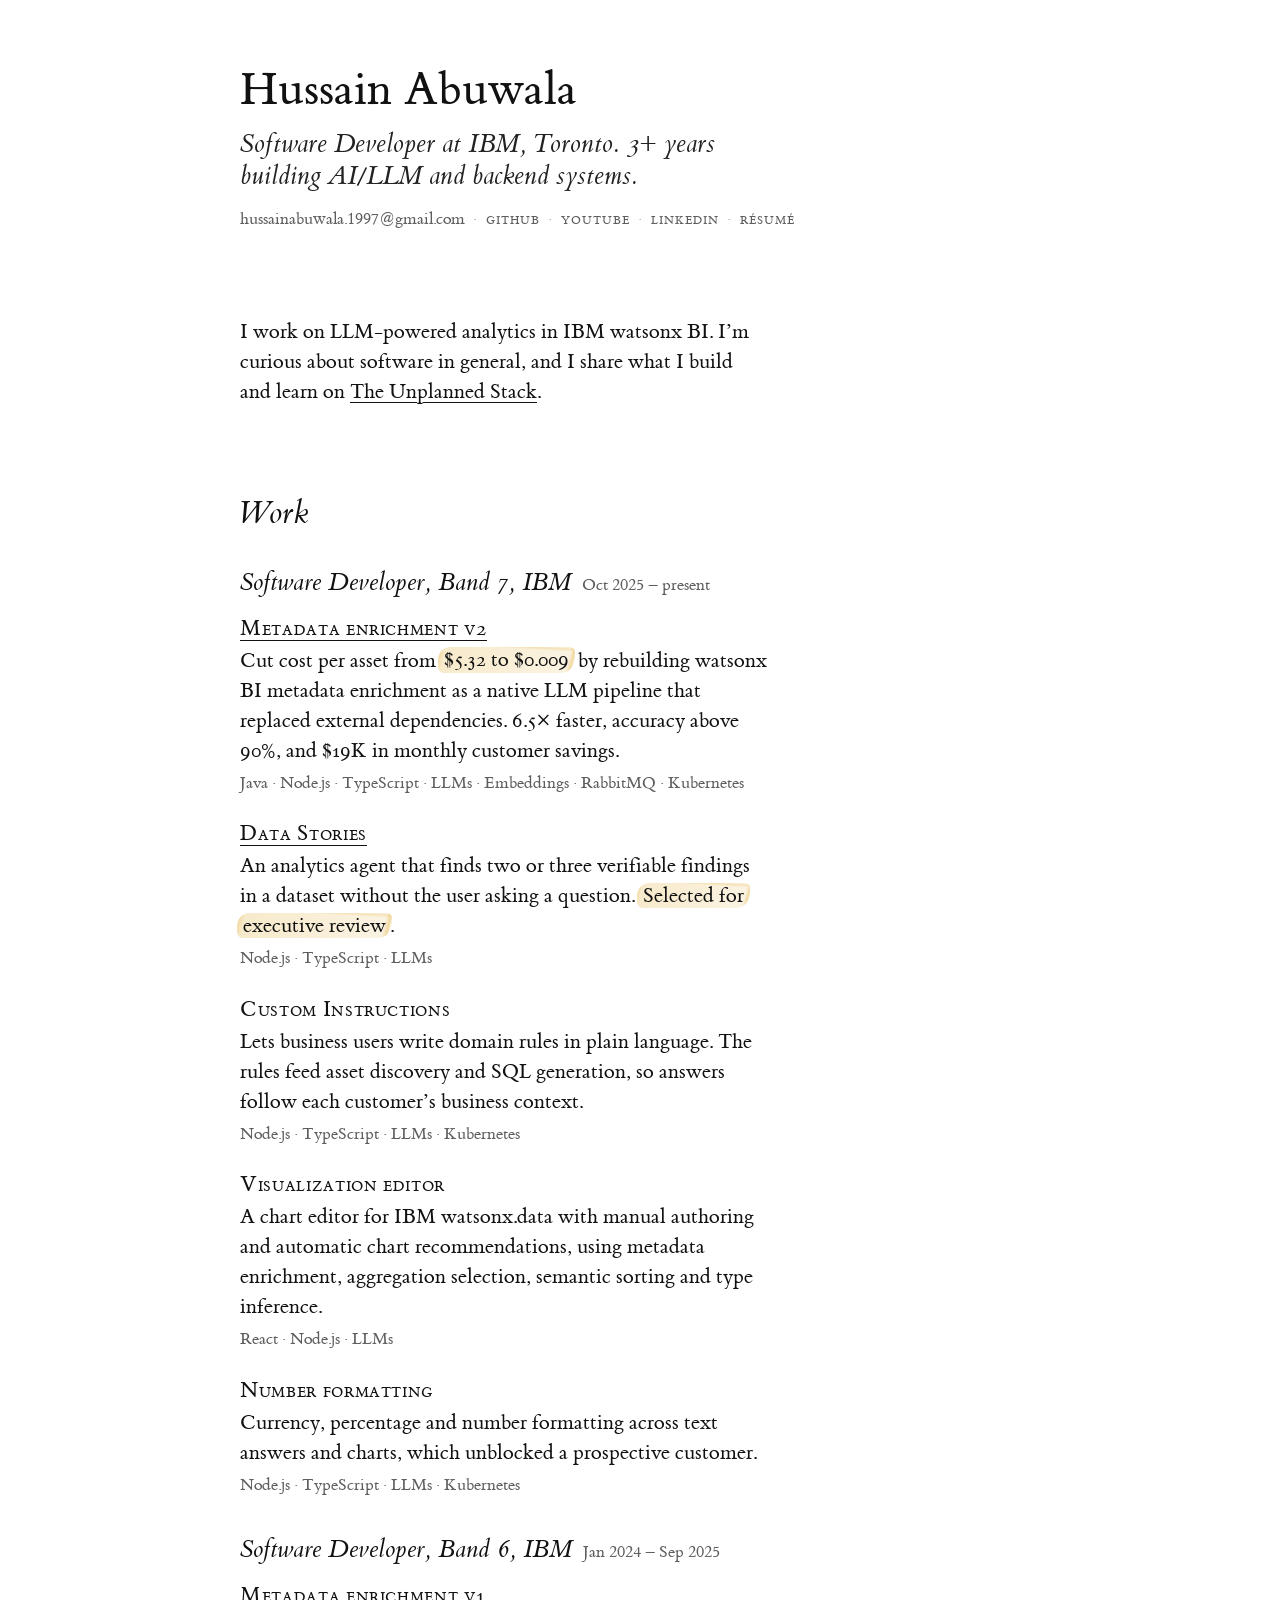
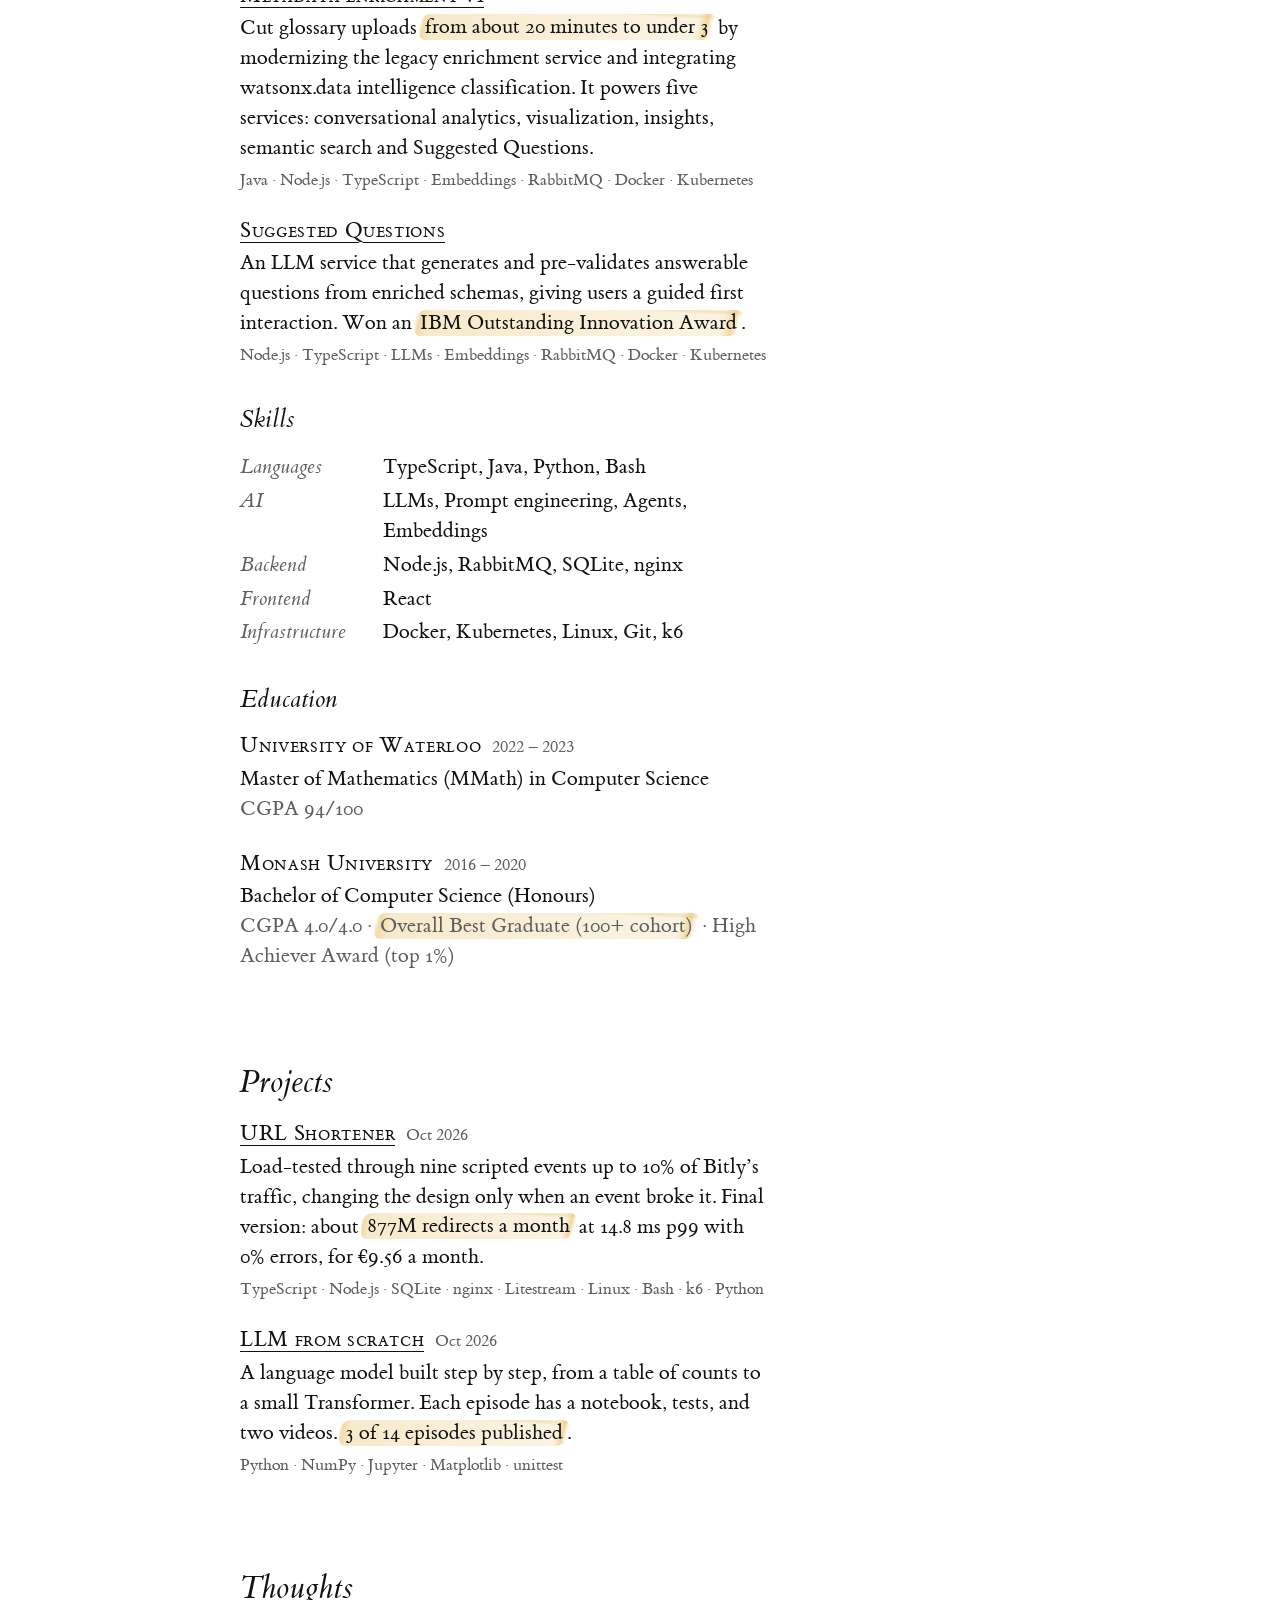
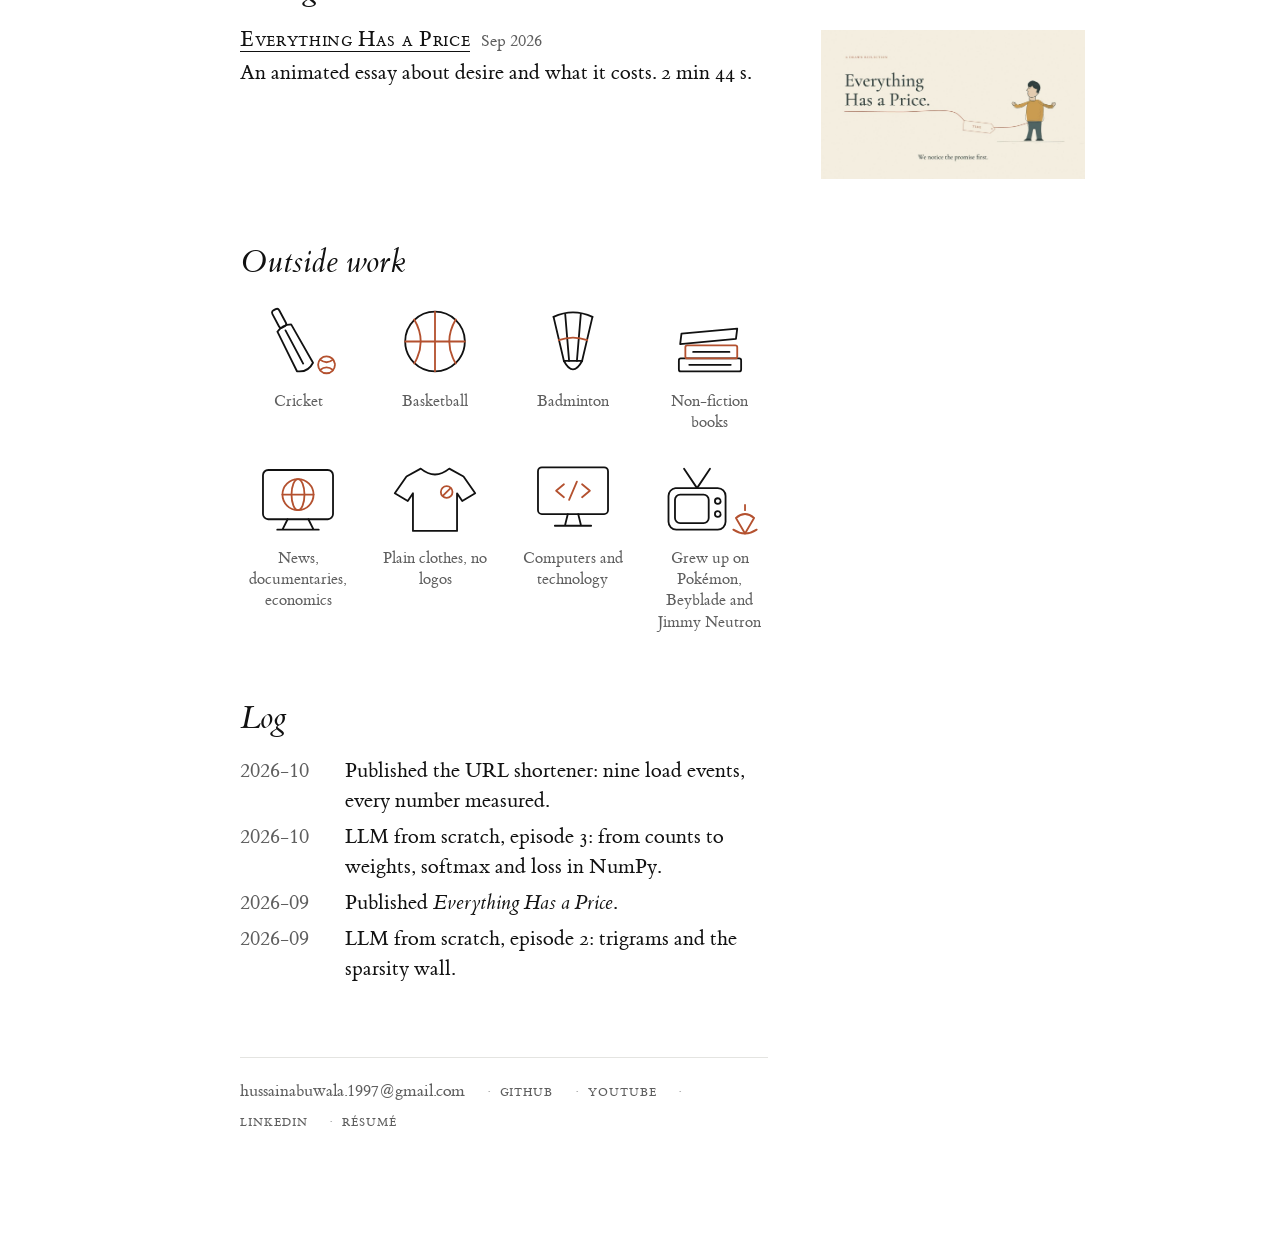
==== commit 3e1cbcb5: "Replace the old site with the new portfolio A Tufte-style site generated from content.json: work at " ====
--- a/index.html
+++ b/index.html
@@ -1,1017 +1,100 @@
-<!DOCTYPE HTML>
-<!--
-	Strata by HTML5 UP
-	html5up.net | @ajlkn
-	Free for personal and commercial use under the CCA 3.0 license (html5up.net/license)
--->
-<html>
-	<head>
-		<title>Portfolio</title>
-		<meta charset="utf-8" />
-		<meta name="viewport" content="width=device-width, initial-scale=1, user-scalable=no" />
-		<link href="https://cdn.jsdelivr.net/npm/bootstrap@5.3.0/dist/css/bootstrap.min.css" rel="stylesheet" integrity="sha384-9ndCyUaIbzAi2FUVXJi0CjmCapSmO7SnpJef0486qhLnuZ2cdeRhO02iuK6FUUVM" crossorigin="anonymous">
+<!doctype html>
+<html lang="en">
+<head>
+<meta charset="utf-8">
+<meta name="viewport" content="width=device-width, initial-scale=1">
+<title>Hussain Abuwala</title>
+<meta name="description" content="Software Developer at IBM, Toronto. 3+ years building AI/LLM and backend systems.">
+<link rel="canonical" href="https://hussainabuwala.github.io/">
+<link rel="stylesheet" href="/assets/tufte.css?v=5006481b">
+<style>
+  dl.log { display: grid; grid-template-columns: 6rem 1fr; gap: .4rem 1rem; }
+  dl.log dt { color: var(--soft); }
+  dl.log dd { margin: 0; }
+  dl.log a:link, dl.log a:visited { background: none; }
+</style>
+</head>
+<body>
+<article>
+  <h1>Hussain Abuwala</h1>
+  <p class="subtitle">Software Developer at IBM, Toronto. 3+ years building AI/LLM and backend systems.</p>
+  <p class="contact"><a class="addr" href="mailto:hussainabuwala.1997@gmail.com">hussainabuwala.1997@gmail.com</a> <span class="sep">·</span> <a href="https://github.com/HussainAbuwala">github</a> <span class="sep">·</span> <a href="https://www.youtube.com/@theunplannedstack">youtube</a> <span class="sep">·</span> <a href="https://www.linkedin.com/in/hussain-abuwala">linkedin</a> <span class="sep">·</span> <a href="/cv.pdf">résumé</a></p>
 
-		<link rel="stylesheet" href="assets/css/main.css" />
-	</head>
-	<body class="is-preload">
+  <section id="tailor-slot"></section>
 
-		<!-- Header -->
-			<header id="header">
-				<div class="inner">
-					<a href="#" class="image avatar"><img src="images/hussain2.png" alt="" /></a>
-					<h1>I am<strong> Hussain Abuwala</strong> , a<br />
-						<strong><i>Full Stack</i> Developer</strong> & <br />
-						<strong><i>Technology</i> Enthusiast</strong> .
-				</div>
-			</header>
+  <section>
+    <p>I work on LLM-powered analytics in IBM watsonx BI. I’m curious about software in general, and I share what I build and learn on <a href="https://www.youtube.com/@theunplannedstack">The Unplanned Stack</a>.</p>
+  </section>
 
-		<!-- Main -->
-			<div id="main">
+  <section id="work">
+    <h2>Work</h2>
+    <h3 class="role">Software Developer, Band 7, IBM<span class="when">Oct 2025 – present</span></h3><div class="item" id="llm-pipeline" data-item data-title="Metadata enrichment v2" data-summary="Cut cost per asset from $5.32 to $0.009 by rebuilding watsonx BI metadata enrichment as a native LLM pipeline that replaced external dependencies. 6.5× faster, accuracy above 90%, and $19K in monthly customer savings." data-href="/work/metadata-enrichment/"><p class="ititle"><a href="/work/metadata-enrichment/">Metadata enrichment v2</a></p><p>Cut cost per asset from <mark class="hl">$5.32 to $0.009</mark> by rebuilding watsonx BI metadata enrichment as a native LLM pipeline that replaced external dependencies. 6.5× faster, accuracy above 90%, and $19K in monthly customer savings.</p><p class="tools">Java · Node.js · TypeScript · LLMs · Embeddings · RabbitMQ · Kubernetes</p></div><div class="item" id="data-stories" data-item data-title="Data Stories" data-summary="An analytics agent that finds two or three verifiable findings in a dataset without the user asking a question. Selected for executive review." data-href="/work/data-stories/"><p class="ititle"><a href="/work/data-stories/">Data Stories</a></p><p>An analytics agent that finds two or three verifiable findings in a dataset without the user asking a question. <mark class="hl">Selected for executive review</mark>.</p><p class="tools">Node.js · TypeScript · LLMs</p></div><div class="item" id="custom-instructions" data-item data-title="Custom Instructions" data-summary="Lets business users write domain rules in plain language. The rules feed asset discovery and SQL generation, so answers follow each customer’s business context."><p class="ititle">Custom Instructions</p><p>Lets business users write domain rules in plain language. The rules feed asset discovery and SQL generation, so answers follow each customer’s business context.</p><p class="tools">Node.js · TypeScript · LLMs · Kubernetes</p></div><div class="item" id="viz-editor" data-item data-title="Visualization editor" data-summary="A chart editor for IBM watsonx.data with manual authoring and automatic chart recommendations, using metadata enrichment, aggregation selection, semantic sorting and type inference."><p class="ititle">Visualization editor</p><p>A chart editor for IBM watsonx.data with manual authoring and automatic chart recommendations, using metadata enrichment, aggregation selection, semantic sorting and type inference.</p><p class="tools">React · Node.js · LLMs</p></div><div class="item" id="number-formatting" data-item data-title="Number formatting" data-summary="Currency, percentage and number formatting across text answers and charts, which unblocked a prospective customer."><p class="ititle">Number formatting</p><p>Currency, percentage and number formatting across text answers and charts, which unblocked a prospective customer.</p><p class="tools">Node.js · TypeScript · LLMs · Kubernetes</p></div><h3 class="role">Software Developer, Band 6, IBM<span class="when">Jan 2024 – Sep 2025</span></h3><div class="item" id="enrichment-service" data-item data-title="Metadata enrichment v1" data-summary="Cut glossary uploads from about 20 minutes to under 3 by modernizing the legacy enrichment service and integrating watsonx.data intelligence classification. It powers five services: conversational analytics, visualization, insights, semantic search and Suggested Questions." data-href="/work/metadata-enrichment/"><p class="ititle"><a href="/work/metadata-enrichment/">Metadata enrichment v1</a></p><p>Cut glossary uploads <mark class="hl">from about 20 minutes to under 3</mark> by modernizing the legacy enrichment service and integrating watsonx.data intelligence classification. It powers five services: conversational analytics, visualization, insights, semantic search and Suggested Questions.</p><p class="tools">Java · Node.js · TypeScript · Embeddings · RabbitMQ · Docker · Kubernetes</p></div><div class="item" id="suggested-questions" data-item data-title="Suggested Questions" data-summary="An LLM service that generates and pre-validates answerable questions from enriched schemas, giving users a guided first interaction. Won an IBM Outstanding Innovation Award." data-href="/work/suggested-questions/"><p class="ititle"><a href="/work/suggested-questions/">Suggested Questions</a></p><p>An LLM service that generates and pre-validates answerable questions from enriched schemas, giving users a guided first interaction. Won an <mark class="hl">IBM Outstanding Innovation Award</mark>.</p><p class="tools">Node.js · TypeScript · LLMs · Embeddings · RabbitMQ · Docker · Kubernetes</p></div>
+    <h3 class="role">Skills</h3>
+    <dl class="skills"><dt>Languages</dt><dd>TypeScript, Java, Python, Bash</dd><dt>AI</dt><dd>LLMs, Prompt engineering, Agents, Embeddings</dd><dt>Backend</dt><dd>Node.js, RabbitMQ, SQLite, nginx</dd><dt>Frontend</dt><dd>React</dd><dt>Infrastructure</dt><dd>Docker, Kubernetes, Linux, Git, k6</dd></dl>
+    <h3 class="role">Education</h3>
+    <div class="item"><p class="ititle">University of Waterloo<span class="when">2022 – 2023</span></p><p>Master of Mathematics (MMath) in Computer Science<br><span class="detail">CGPA 94/100</span></p></div><div class="item"><p class="ititle">Monash University<span class="when">2016 – 2020</span></p><p>Bachelor of Computer Science (Honours)<br><span class="detail">CGPA 4.0/4.0 · <mark class="hl">Overall Best Graduate (100+ cohort)</mark> · High Achiever Award (top 1%)</span></p></div>
+  </section>
 
-				<!-- One -->
-					<section id="one">
-						<header class="major">
-							<h2 style="font-size: 2em; font-family:Verdana, Geneva, Tahoma, sans-serif;">About Me</h2>
-						</header>
-						<p>I am a recent graduate (May 2023) with a Masters's in Computer Science from the University of Waterloo. I am actively seeking a Full Stack Developer role to apply my expertise, in Node.js, Express.js, JavaScript, React, MongoDB, and contribute to innovative projects.</p>
-						<p>As a Full Stack Developer, I get excited about opportunities that challenge me to design and develop innovative web applications, where I can leverage my skills in both front-end and back-end technologies. I am eager to work on projects that allow me to collaborate with a diverse team, exchange ideas, and constantly learn from each other. Want to connect? Feel free to email me at hussainabuwala.1997@gmail.com.</p>
-						<ul class="actions">
-							<li><a href="/resume/hussain_abuwala_resume.pdf" class="btn btn-primary" id="resume-btn">Resume</a></li>
-						</ul>
-					</section>
+  <section id="projects">
+    <h2>Projects</h2>
+    <div class="item" id="url-shortener" data-item data-title="URL Shortener" data-summary="Load-tested through nine scripted events up to 10% of Bitly’s traffic, changing the design only when an event broke it. Final version: about 877M redirects a month at 14.8 ms p99 with 0% errors, for €9.56 a month." data-href="/projects/url-shortener/"><p class="ititle"><a href="/projects/url-shortener/">URL Shortener</a><span class="when">Oct 2026</span></p><p>Load-tested through nine scripted events up to 10% of Bitly’s traffic, changing the design only when an event broke it. Final version: about <mark class="hl">877M redirects a month</mark> at 14.8 ms p99 with 0% errors, for €9.56 a month.</p><p class="tools">TypeScript · Node.js · SQLite · nginx · Litestream · Linux · Bash · k6 · Python</p></div><div class="item" id="llm-from-scratch" data-item data-title="LLM from scratch" data-summary="A language model built step by step, from a table of counts to a small Transformer. Each episode has a notebook, tests, and two videos. 3 of 14 episodes published." data-href="/projects/llm-from-scratch/"><p class="ititle"><a href="/projects/llm-from-scratch/">LLM from scratch</a><span class="when">Oct 2026</span></p><p>A language model built step by step, from a table of counts to a small Transformer. Each episode has a notebook, tests, and two videos. <mark class="hl">3 of 14 episodes published</mark>.</p><p class="tools">Python · NumPy · Jupyter · Matplotlib · unittest</p></div>
+  </section>
 
-					<section>
-						<h2 style="font-size: 2em; font-family:Verdana, Geneva, Tahoma, sans-serif;">Languages & Tools</h2>
-						
-						
-						<div class="inline-container">
-							<span class="inline-container-title">Programming Languages</span>
-							<div class="image-container">
-								<div class="icon-container">
-									<a href="https://developer.mozilla.org/en-US/docs/Web/JavaScript" target="_blank" rel="noreferrer" title="JavaScript" class="icon-img">
-										<img  alt="JavaScript" height="70px" style="padding-right:10px;" src="https://cdn.jsdelivr.net/gh/devicons/devicon/icons/javascript/javascript-plain.svg"/>
-									</a>
-									<div class="dropdown-menu" aria-labelledby="dropdownMenuButton">
-										<span class="dropdown-header"> <span class="header-title">JavaScript</span> Projects</span>
-										<a class="dropdown-item" href="#NeonShop">Neon Shop</a>
-										<a class="dropdown-item" href="#ThreadsClone">Threads Clone</a>
-										<a class="dropdown-item" href="#jobSearch">JobSearch Pro</a>
-										<a class="dropdown-item" target="_blank" rel="noreferrer" href="https://github.com/HussainAbuwala/navigation-react-native">React Native Navigation</a>
-										<a class="dropdown-item" href="#chatpdf">ChatPDF</a>
-										<a class="dropdown-item" href="#AI-Ideation">AI Ideation</a>
-										<a class="dropdown-item" href="#YouTubeClone">YouTubeClone</a>
-										<a class="dropdown-item" href="#DocClone">DocClone</a>
-										<a class="dropdown-item" href="#DriveClone">DriveClone</a>
-										<a class="dropdown-item" href="#BohraConnect">Bohra Connect</a>
-    									<a class="dropdown-item" href="#AppliTracker">AppliTracker</a>
-    									<a class="dropdown-item" href="#SortViz">Sorting Visualizer</a>
-    									<a class="dropdown-item" href="#Tenzies">Tenzies</a>
-										<a class="dropdown-item" href="#E-commerce">E-commerce</a>
-										<a class="dropdown-item" href="#NotesV1">Notes V1</a>
-    									<a class="dropdown-item" href="#NotesV2">Notes V2</a>
-										<a class="dropdown-item" href="#MarkdownBlog">Markdown Blog</a>
-    									<a class="dropdown-item" href="#EmployeeTracker">Employee Tracker</a>
-										<a class="dropdown-item" href="#TicTacToe">Tic Tac Toe</a>
-										<a class="dropdown-item" href="#MemeGenerator">Meme Generator</a>
-  									</div>
-								</div>
-								<div class="icon-container">
-									<a href="https://www.typescriptlang.org/" target="_blank" rel="noreferrer" title="TypeScript">
-										<img  alt="TypeScript" height="70px" style="padding-right:10px; ;" src="https://cdn.jsdelivr.net/gh/devicons/devicon/icons/typescript/typescript-plain.svg"/>
-									</a>
-									<div class="dropdown-menu" aria-labelledby="dropdownMenuButton">
-										<span class="dropdown-header"> <span class="header-title">TypeScript</span> Projects</span>
-										<a class="dropdown-item" href="#NeonShop">Neon Shop</a>
-										<a class="dropdown-item" href="#ThreadsClone">Threads Clone</a>
-										<a class="dropdown-item" href="#chatpdf">ChatPDF</a>
-										<a class="dropdown-item" href="#AI-Ideation">AI Ideation</a>
-										<a class="dropdown-item" href="#YouTubeClone">YouTubeClone</a>
-										<a class="dropdown-item" href="#E-commerce">E-commerce</a>
-    									<a class="dropdown-item" target="_blank" rel="noreferrer" href="https://github.com/HussainAbuwala/Functional-Programming/tree/main">FIT2102 Functional Programming</a>
-  									</div>
-								</div>
-							</div>
+  <section id="thoughts">
+    <h2>Thoughts</h2>
+    <div class="item" id="everything-has-a-price" data-item data-title="Everything Has a Price" data-summary="An animated essay about desire and what it costs. 2 min 44 s." data-href="/thoughts/everything-has-a-price/" data-tailorable="false"><p class="ititle"><a href="/thoughts/everything-has-a-price/">Everything Has a Price</a><span class="when">Sep 2026</span><label for="mn-everything-has-a-price-fig" class="margin-toggle fig-toggle">&#8853;</label><input type="checkbox" id="mn-everything-has-a-price-fig" class="margin-toggle"/><span class="marginnote fig"><img src="/assets/poster.jpg" alt="Everything Has a Price: a drawn figure tied to a price tag labelled TIME"></span></p><p>An animated essay about desire and what it costs. 2 min 44 s.</p></div>
+  </section>
 
-						</div>
-						<div class="inline-container">
-							<span class="inline-container-title">Frontend Technologies</span>
-							<div class="image-container">
-								<a href="https://developer.mozilla.org/en-US/docs/Web/HTML" target="_blank" rel="noreferrer" title="HTML">
-									<img  alt="HTML" height="70px" style="padding-right:10px;" src="https://cdn.jsdelivr.net/gh/devicons/devicon/icons/html5/html5-original.svg"/>
-								</a>
-								<a href="https://developer.mozilla.org/en-US/docs/Web/CSS" target="_blank" rel="noreferrer" title="CSS">
-									<img  alt="CSS" height="70px" style="padding-right:10px;" src="https://cdn.jsdelivr.net/gh/devicons/devicon/icons/css3/css3-original.svg"/>
-								</a>
-								<div class="icon-container">
-									<a href="https://developer.mozilla.org/en-US/docs/Web/CSS" target="_blank" rel="noreferrer" title="TailwindCSS">
-										<img  alt="TailwindCSS" height="70px" style="padding-right:10px;" src="https://upload.wikimedia.org/wikipedia/commons/thumb/d/d5/Tailwind_CSS_Logo.svg/1024px-Tailwind_CSS_Logo.svg.png?20230715030042"/>
-									</a>
-									<div class="dropdown-menu" aria-labelledby="dropdownMenuButton">
-										<span class="dropdown-header"> <span class="header-title">Tailwind CSS</span> Projects</span>
-										<a class="dropdown-item" href="#chatpdf">ChatPDF</a>
-										<a class="dropdown-item" href="#AI-Ideation">AI Ideation</a>
-										<a class="dropdown-item" href="#YouTubeClone">YouTubeClone</a>
-										<a class="dropdown-item" target="_blank" rel="noreferrer" href="https://github.com/HussainAbuwala/tailwind-first-project">Tailwind Starter</a>
-  									</div>
-								</div>			
-								<div class="icon-container">
-									<a href="https://reactjs.org/" target="_blank" rel="noreferrer" title="ReactJS">
-										<img  alt="ReactJS" height="70px" style="padding-right:10px;" src="https://cdn.jsdelivr.net/gh/devicons/devicon/icons/react/react-original.svg" />
-									</a>
-									<div class="dropdown-menu" aria-labelledby="dropdownMenuButton">
-										<span class="dropdown-header"> <span class="header-title">React</span> Projects</span>
-										<a class="dropdown-item" href="#chatpdf">ChatPDF</a>
-										<a class="dropdown-item" href="#AI-Ideation">AI Ideation</a>
-										<a class="dropdown-item" href="#YouTubeClone">YouTubeClone</a>
-										<a class="dropdown-item" href="#DocClone">DocClone</a>
-										<a class="dropdown-item" href="#DriveClone">DriveClone</a>
-										<a class="dropdown-item" href="#BohraConnect">Bohra Connect</a>
-    									<a class="dropdown-item" href="#AppliTracker">AppliTracker</a>
-    									<a class="dropdown-item" href="#SortViz">Sorting Visualizer</a>
-    									<a class="dropdown-item" href="#Tenzies">Tenzies</a>
-										<a class="dropdown-item" href="#NotesV1">Notes V1</a>
-										<a class="dropdown-item" href="#E-commerce">E-commerce</a>
-    									<a class="dropdown-item" href="#NotesV2">Notes V2</a>
-    									<a class="dropdown-item" href="#EmployeeTracker">Employee Tracker</a>
-										<a class="dropdown-item" href="#TicTacToe">Tic Tac Toe</a>
-										<a class="dropdown-item" href="#MemeGenerator">Meme Generator</a>
-  									</div>
-								</div>
-								<div class="icon-container">
-									<a href="https://getbootstrap.com/" target="_blank" rel="noreferrer" title="Bootstrap">
-										<img  alt="Bootstrap" height="70px" style="padding-right:10px;" src="https://cdn.jsdelivr.net/gh/devicons/devicon/icons/bootstrap/bootstrap-original.svg"/>
-									</a>
-									<div class="dropdown-menu" aria-labelledby="dropdownMenuButton">
-										<span class="dropdown-header"> <span class="header-title">Bootstrap</span> Projects</span>
-										<a class="dropdown-item" href="#DocClone">DocClone</a>
-										<a class="dropdown-item" href="#DriveClone">DriveClone</a>
-										<a class="dropdown-item" href="#BohraConnect">Bohra Connect</a>
-    									<a class="dropdown-item" href="#AppliTracker">AppliTracker</a>
-    									<a class="dropdown-item" href="#SortViz">Sorting Visualizer</a>
-										<a class="dropdown-item" href="#E-commerce">E-commerce</a>
-										<a class="dropdown-item" href="#MarkdownBlog">Markdown Blog</a>
-    									<a class="dropdown-item" href="#EmployeeTracker">Employee Tracker</a>
-  									</div>
-								</div>
-								<div class="icon-container">
-									<a href="https://mui.com/" target="_blank" rel="noreferrer" title="Material UI">
-										<img  alt="Material UI" height="70px" style="padding-right:10px;" src="https://img.icons8.com/?size=512&id=gFw7X5Tbl3ss&format=png"/>
-									</a>
-									<div class="dropdown-menu" aria-labelledby="dropdownMenuButton">
-										<span class="dropdown-header"> <span class="header-title">Material UI</span> Projects</span>
-    									<a class="dropdown-item" href="#SortViz">Sorting Visualizer</a>
-  									</div>
-								</div>
-								<div class="icon-container">
-									<a href="https://ui.shadcn.com/" target="_blank" rel="noreferrer" title="Shadcn UI">
-										<img  alt="Shadcn UI" height="70px" style="padding-right:10px;" src="/images/devIcons/shadcn.png"/>
-									</a>
-									<div class="dropdown-menu" aria-labelledby="dropdownMenuButton">
-										<span class="dropdown-header"> <span class="header-title">Shadcn UI</span> Projects</span>
-										<a class="dropdown-item" href="#chatpdf">ChatPDF</a>
-    									<a class="dropdown-item" href="#AI-Ideation">AI Ideation</a>
-  									</div>
-								</div>
-								<div class="icon-container">
-									<a href="https://ejs.co/" target="_blank" rel="noreferrer" title="EJS">
-										<img  alt="EJS" height="70px" style="padding-right:10px;" src="https://www.svgrepo.com/show/373574/ejs.svg"/>
-									</a>
-									<div class="dropdown-menu" aria-labelledby="dropdownMenuButton">
-										<span class="dropdown-header"> <span class="header-title">EJS</span> Projects</span>
-										<a class="dropdown-item" href="#MarkdownBlog">Markdown Blog</a>
-  									</div>
-								</div>
-							</div>
-							
-						</div>
-						<div class="inline-container">
-							<span class="inline-container-title">Backend Technologies</span>
-							<div class="image-container">
-								<div class="icon-container">
-									<a href="https://nodejs.org/en/" target="_blank" rel="noreferrer" title="NodeJS">
-										<img  alt="NodeJS" height="70px" style="padding-right:10px;" src="https://cdn.jsdelivr.net/gh/devicons/devicon/icons/nodejs/nodejs-original.svg"/>
-									</a>
-									<div class="dropdown-menu" aria-labelledby="dropdownMenuButton">
-										<span class="dropdown-header"> <span class="header-title">Node.js</span> Projects</span>
-										<a class="dropdown-item" href="#NeonShop">Neon Shop</a>
-										<a class="dropdown-item" href="#DocClone">DocClone</a>
-										<a class="dropdown-item" href="#BohraConnect">Bohra Connect</a>
-										<a class="dropdown-item" href="#E-commerce">E-commerce</a>
-										<a class="dropdown-item" href="#MarkdownBlog">Markdown Blog</a>
-										<a class="dropdown-item" href="#EmployeeTracker">Employee Tracker</a>
-									</div>
-								</div>
-								<div class="icon-container">
-									<a href="https://expressjs.com/" target="_blank" rel="noreferrer" title="Express.js">
-										<img  alt="ExpressJS" height="70px" style="padding-right:10px;" src="https://cdn.jsdelivr.net/gh/devicons/devicon/icons/express/express-original.svg"/>
-									</a>
-									<div class="dropdown-menu" aria-labelledby="dropdownMenuButton">
-										<span class="dropdown-header"> <span class="header-title">Express.js</span> Projects</span>
-										<a class="dropdown-item" href="#NeonShop">Neon Shop</a>
-										<a class="dropdown-item" href="#BohraConnect">Bohra Connect</a>
-										<a class="dropdown-item" href="#E-commerce">E-commerce</a>
-										<a class="dropdown-item" href="#MarkdownBlog">Markdown Blog</a>
-										<a class="dropdown-item" href="#EmployeeTracker">Employee Tracker</a>
-									</div>
-								</div>
-								<div class="icon-container">
-									<a href="https://socket.io/" target="_blank" rel="noreferrer" title="Socket.io">
-										<img  alt="Socket.io" height="70px" style="padding-right:10px;" src="https://www.vectorlogo.zone/logos/socketio/socketio-icon.svg"/>
-									</a>
-									<div class="dropdown-menu" aria-labelledby="dropdownMenuButton">
-										<span class="dropdown-header"> <span class="header-title">Socket.io</span> Projects</span>
-										<a class="dropdown-item" href="#DocClone">DocClone</a>
-										<a class="dropdown-item" href="#BohraConnect">Bohra Connect</a>
-									</div>
-								</div>
-							</div>
-						</div>
-						<div class="inline-container">
-							<span class="inline-container-title">Frameworks</span>
-							<div class="image-container">
-								<div class="icon-container">
-									<a href="https://nextjs.org/" target="_blank" rel="noreferrer" title="Next.js">
-										<img  alt="Next.js" height="70px" style="padding-right:10px;" src="https://cdn.worldvectorlogo.com/logos/nextjs-2.svg"/>
-									</a>
-									<div class="dropdown-menu" aria-labelledby="dropdownMenuButton">
-										<span class="dropdown-header"> <span class="header-title">Next.js</span> Projects</span>
-										<a class="dropdown-item" href="#chatpdf">ChatPDF</a>
-										<a class="dropdown-item" href="#AI-Ideation">AI Ideation</a>
-									</div>
-								</div>
-								<div class="icon-container">
-									<a href="https://expo.dev/" target="_blank" rel="noreferrer" title="Expo">
-										<img  alt="Expo" height="70px" style="padding-right:10px;margin-left: 10px;" src="https://cdn.worldvectorlogo.com/logos/expo-1.svg"/>
-									</a>
-									<div class="dropdown-menu" aria-labelledby="dropdownMenuButton">
-										<span class="dropdown-header"> <span class="header-title">Expo</span> Projects</span>
-										<a class="dropdown-item" href="#NeonShop">Neon Shop</a>
-										<a class="dropdown-item" href="#ThreadsClone">Threads Clone</a>
-										<a class="dropdown-item" href="#jobSearch">JobSearch Pro</a>
-										<a class="dropdown-item" target="_blank" rel="noreferrer" href="https://github.com/HussainAbuwala/navigation-react-native">React Native Navigation</a>
-									</div>
-								</div>
-								<div class="icon-container">
-									<a href="https://reactnative.dev/" target="_blank" rel="noreferrer" title="React Native">
-										<img  alt="React Native" height="70px" style="padding-right:10px;" src="https://reactnative.dev/img/header_logo.svg"/>
-									</a>
-									<div class="dropdown-menu" aria-labelledby="dropdownMenuButton">
-										<span class="dropdown-header"> <span class="header-title">React Native</span> Projects</span>
-										<a class="dropdown-item" href="#NeonShop">Neon Shop</a>
-										<a class="dropdown-item" href="#ThreadsClone">Threads Clone</a>
-										<a class="dropdown-item" href="#jobSearch">JobSearch Pro</a>
-										<a class="dropdown-item" target="_blank" rel="noreferrer" href="https://github.com/HussainAbuwala/navigation-react-native">React Native Navigation</a>
-									</div>
-								</div>
-							</div>
-						</div>
-						<div class="inline-container">
-							<span class="inline-container-title">State Management</span>
-							<div class="image-container">
-								<div class="icon-container">
-									<a href="https://docs.pmnd.rs/zustand/getting-started/introduction" target="_blank" rel="noreferrer" title="Zustand">
-										<img  alt="Zustand" height="70px" style="padding-right:10px;" src="https://res.cloudinary.com/practicaldev/image/fetch/s--_FWZB80p--/c_imagga_scale,f_auto,fl_progressive,h_720,q_auto,w_1280/https://dev-to-uploads.s3.amazonaws.com/i/lftgzwgzy8g2u8vqwso2.png"/>
-									</a>
-									<div class="dropdown-menu" aria-labelledby="dropdownMenuButton">
-										<span class="dropdown-header"> <span class="header-title">Zustand</span> Projects</span>
-										<a class="dropdown-item" href="#NeonShop">Neon Shop</a>
-									</div>
-								</div>
-							</div>
-						</div>
-						<div class="inline-container">
-							<span class="inline-container-title">Database</span>
-							<div class="image-container">
-								<div class="icon-container">
-									<a href="https://firebase.google.com/docs/firestore" target="_blank" rel="noreferrer" title="Google Firestore">
-										<img  alt="Google Firestore" height="70px" style="padding-right:10px;" src="/images/devIcons/firestore.png"/>
-									</a>
-									<div class="dropdown-menu" aria-labelledby="dropdownMenuButton">
-										<span class="dropdown-header"> <span class="header-title">Firestore</span> Projects</span>
-										<a class="dropdown-item" href="#DocClone">DocClone</a>
-										<a class="dropdown-item" href="#DriveClone">DriveClone</a>
-										<a class="dropdown-item" href="#BohraConnect">Bohra Connect</a>
-										<a class="dropdown-item" href="#AppliTracker">AppliTracker</a>
-									</div>
-								</div>
-								<div class="icon-container">
-									<a href="https://firebase.google.com/docs/storage" target="_blank" rel="noreferrer" title="Google Firebase Storage">
-										<img  alt="Google Firebase Storage" height="70px" style="padding-right:10px;" src="/images/devIcons/firebaseStorage.png"/>
-									</a>
-									<div class="dropdown-menu" aria-labelledby="dropdownMenuButton">
-										<span class="dropdown-header"> <span class="header-title">Firebase Storage</span> Projects</span>
-										<a class="dropdown-item" href="#AI-Ideation">AI Ideation</a>
-										<a class="dropdown-item" href="#DriveClone">DriveClone</a>
-										<a class="dropdown-item" href="#BohraConnect">Bohra Connect</a>
-										<a class="dropdown-item" href="#AppliTracker">AppliTracker</a>
-									</div>
-								</div>
-								<div class="icon-container">
-									<a href="https://www.mongodb.com/" target="_blank" rel="noreferrer" title="MongoDB">
-										<img  alt="MongoDB" height="70px" style="padding-right:10px;" src="https://cdn.jsdelivr.net/gh/devicons/devicon/icons/mongodb/mongodb-original-wordmark.svg"/>
-									</a>
-									<div class="dropdown-menu" aria-labelledby="dropdownMenuButton">
-										<span class="dropdown-header"> <span class="header-title">MongoDB</span> Projects</span>
-										<a class="dropdown-item" href="#MarkdownBlog">Markdown Blog</a>
-    									<a class="dropdown-item" href="#EmployeeTracker">Employee Tracker</a>
-  									</div>
-								</div>
-								<div class="icon-container">
-									<a href="https://aws.amazon.com/dynamodb/" target="_blank" rel="noreferrer" title="DynamoDB">
-										<img  alt="DynamoDB" height="70px" style="padding-right:10px;" src="https://cdn.iconscout.com/icon/free/png-512/free-aws-2-283051.png?f=avif&w=512"/>
-									</a>
-									<div class="dropdown-menu" aria-labelledby="dropdownMenuButton">
-										<span class="dropdown-header"> <span class="header-title">DynamoDB</span> Projects</span>
-										<a class="dropdown-item" href="#NotesV2">Notes V2</a>
-									</div>
-								</div>
-								<div class="icon-container">
-									<a href="https://aws.amazon.com/s3/" target="_blank" rel="noreferrer" title="Amazon S3">
-										<img  alt="Amazon S3" height="70px" style="padding-right:10px;" src="https://cdn.iconscout.com/icon/free/png-512/free-amazon-s3-2968702-2464706.png?f=avif&w=512"/>
-									</a>
-									<div class="dropdown-menu" aria-labelledby="dropdownMenuButton">
-										<span class="dropdown-header"> <span class="header-title">Amazon S3</span> Projects</span>
-										<a class="dropdown-item" href="#chatpdf">ChatPDF</a>
-										<a class="dropdown-item" href="#NotesV2">Notes V2</a>
-									</div>
-								</div>
-								<div class="icon-container">
-									<a href="https://orm.drizzle.team/" target="_blank" rel="noreferrer" title="Drizzle ORM">
-										<img  alt="Drizzle ORM" height="70px" style="padding-right:10px;" src="/images/devIcons/drizzle.png"/>
-									</a>
-									<div class="dropdown-menu" aria-labelledby="dropdownMenuButton">
-										<span class="dropdown-header"> <span class="header-title">Drizzle ORM</span> Projects</span>
-										<a class="dropdown-item" href="#NeonShop">Neon Shop</a>
-										<a class="dropdown-item" href="#chatpdf">ChatPDF</a>
-										<a class="dropdown-item" href="#AI-Ideation">AI Ideation</a>
-									</div>
-								</div>
-								<div class="icon-container">
-									<a href="https://www.pinecone.io/" target="_blank" rel="noreferrer" title="Pinecone">
-										<img  alt="Pinecone" height="70px" style="padding-right:10px;" src="https://asset.brandfetch.io/idCLuo1dQ8/idNeSVfVt8.png?updated=1692530998371"/>
-									</a>
-									<div class="dropdown-menu" aria-labelledby="dropdownMenuButton">
-										<span class="dropdown-header"> <span class="header-title">Pinecone</span> Projects</span>
-										<a class="dropdown-item" href="#chatpdf">ChatPDF</a>
-									</div>
-								</div>
-							</div>
-						</div>
-						<div class="inline-container">
-							<span class="inline-container-title">AI</span>
-							<div class="image-container">
-								<div class="icon-container">
-									<a href="https://openai.com/" target="_blank" rel="noreferrer" title="OpenAI">
-										<img  alt="OpenAI" height="70px" style="padding-right:10px;" src="https://cdn.worldvectorlogo.com/logos/openai-2.svg"/>
-									</a>
-									<div class="dropdown-menu" aria-labelledby="dropdownMenuButton">
-										<span class="dropdown-header"> <span class="header-title">OpenAI</span> Projects</span>
-										<a class="dropdown-item" href="#chatpdf">ChatPDF</a>
-										<a class="dropdown-item" href="#AI-Ideation">AI Ideation</a>
-									</div>
-								</div>
-							</div>
-						</div>
-						<div class="inline-container">
-							<span class="inline-container-title">API</span>
-							<div class="image-container">
-								<div class="icon-container">
-									<a href="https://graphql.org/" target="_blank" rel="noreferrer" title="GraphQL">
-										<img  alt="GraphQL" height="70px" style="padding-right:10px;" src="https://cdn.jsdelivr.net/gh/devicons/devicon/icons/graphql/graphql-plain-wordmark.svg"/>
-									</a>
-									<div class="dropdown-menu" aria-labelledby="dropdownMenuButton">
-										<span class="dropdown-header"> <span class="header-title">GraphQL</span> Projects</span>
-										<a class="dropdown-item" href="#NotesV2">Notes V2</a>
-									</div>
-								</div>
-								<div class="icon-container">
-									<a href="https://aws.amazon.com/what-is/restful-api/" target="_blank" rel="noreferrer" title="REST">
-										<img  alt="REST" height="70px" style="padding-right:10px;" src="https://uxwing.com/wp-content/themes/uxwing/download/web-app-development/rest-api-icon.png"/>
-									</a>
-									<div class="dropdown-menu" aria-labelledby="dropdownMenuButton">
-										<span class="dropdown-header"> <span class="header-title">REST API</span> Projects</span>
-										<a class="dropdown-item" href="#NeonShop">Neon Shop</a>
-										<a class="dropdown-item" href="#chatpdf">ChatPDF</a>
-										<a class="dropdown-item" href="#AI-Ideation">AI Ideation</a>
-										<a class="dropdown-item" href="#BohraConnect">Bohra Connect</a>
-										<a class="dropdown-item" href="#E-commerce">E-commerce</a>
-										<a class="dropdown-item" href="#MarkdownBlog">Markdown Blog</a>
-										<a class="dropdown-item" href="#EmployeeTracker">Employee Tracker</a>
-										<a class="dropdown-item" href="#MemeGenerator">Meme Generator</a>
-									</div>
-								</div>
-							</div>
-						</div>
-						<div class="inline-container">
-							<span class="inline-container-title">API Testing</span>
-							<div class="image-container">
-								<div class="icon-container">
-									<a href="https://www.postman.com/" target="_blank" rel="noreferrer" title="Postman">
-										<img  alt="Postman" height="70px" style="padding-right:10px;" src="https://www.svgrepo.com/show/354202/postman-icon.svg"/>
-									</a>
-									<div class="dropdown-menu" aria-labelledby="dropdownMenuButton">
-										<span class="dropdown-header"> <span class="header-title">Postman</span> Projects</span>
-										<a class="dropdown-item" href="#MarkdownBlog">Markdown Blog</a>
-										<a class="dropdown-item" href="#EmployeeTracker">Employee Tracker</a>
-										<a class="dropdown-item" href="#MemeGenerator">Meme Generator</a>
-									</div>
-								</div>
-								<div class="icon-container">
-									<a href="https://insomnia.rest/" target="_blank" rel="noreferrer" title="Insomnia">
-										<img  alt="Insomnia" height="70px" style="padding-right:10px;" src="https://seeklogo.com/images/I/insomnia-logo-A35E09EB19-seeklogo.com.png"/>
-									</a>
-									<div class="dropdown-menu" aria-labelledby="dropdownMenuButton">
-										<span class="dropdown-header"> <span class="header-title">Insomnia</span> Projects</span>
-										<a class="dropdown-item" href="#BohraConnect">Bohra Connect</a>
-										<a class="dropdown-item" href="#MarkdownBlog">Markdown Blog</a>
-										<a class="dropdown-item" href="#EmployeeTracker">Employee Tracker</a>
-										<a class="dropdown-item" href="#MemeGenerator">Meme Generator</a>
-									</div>
-								</div>
-							</div>
-						</div>
-						<div class="inline-container">
-							<span class="inline-container-title">Authentication</span>
-							<div class="image-container">
-								<div class="icon-container">
-									<a href="https://aws.amazon.com/cognito/" target="_blank" rel="noreferrer" title="Amazon Cognito">
-										<img  alt="Amazon Cognito" height="70px" style="padding-right:10px;" src="/images/devIcons/aws-cognito.svg"/>
-									</a>
-									<div class="dropdown-menu" aria-labelledby="dropdownMenuButton">
-										<span class="dropdown-header"> <span class="header-title">Amazon Cognito</span> Projects</span>
-										<a class="dropdown-item" href="#NotesV2">Notes V2</a>
-									</div>
-								</div>
-								<div class="icon-container">
-									<a href="https://firebase.google.com/docs/auth" target="_blank" rel="noreferrer" title="Firebase Authentication">
-										<img  alt="Firebase Authentication" height="70px" style="padding-right:10px;" src="/images/devIcons/firebaseAuth.png"/>
-									</a>
-									<div class="dropdown-menu" aria-labelledby="dropdownMenuButton">
-										<span class="dropdown-header"> <span class="header-title">Firebase Authentication</span> Projects</span>
-										<a class="dropdown-item" href="#DocClone">DocClone</a>
-										<a class="dropdown-item" href="#DriveClone">DriveClone</a>
-										<a class="dropdown-item" href="#AppliTracker">AppliTracker</a>
-									</div>
-								</div>
-								<div class="icon-container">
-									<a href="https://clerk.com/" target="_blank" rel="noreferrer" title="Clerk Authentication">
-										<img  alt="Clerk Authentication" height="50px" style="padding-right:10px;" src="https://clerk.com/_next/image?url=%2Fimages%2Fclerk-logo.svg&w=256&q=75"/>
-									</a>
-									<div class="dropdown-menu" aria-labelledby="dropdownMenuButton">
-										<span class="dropdown-header"> <span class="header-title">Clerk Auth</span> Projects</span>
-										<a class="dropdown-item" href="#chatpdf">ChatPDF</a>
-										<a class="dropdown-item" href="#AI-Ideation">AI Ideation</a>
-									</div>
-								</div>
-							</div>
-						</div>
-						<div class="inline-container">
-							<span class="inline-container-title">Payment</span>
-							<div class="image-container">
-								<div class="icon-container">
-									<a href="https://stripe.com/en-ca" target="_blank" rel="noreferrer" title="Stripe">
-										<img  alt="Stripe" height="70px" style="padding-right:10px;" src="https://cdn.iconscout.com/icon/free/png-512/free-stripe-2-498440.png?f=avif&w=512"/>
-									</a>
-									<div class="dropdown-menu" aria-labelledby="dropdownMenuButton">
-										<span class="dropdown-header"> <span class="header-title">Stripe</span> Projects</span>
-										<a class="dropdown-item" href="#chatpdf">ChatPDF</a>
-										<a class="dropdown-item" href="#E-commerce">E-commerce</a>
-									</div>
-								</div>
-							</div>
-						</div>
-						<div class="inline-container">
-							<span class="inline-container-title">Visualization</span>
-							<div class="image-container">
-								<div class="icon-container">
-									<a href="https://www.mapbox.com/" target="_blank" rel="noreferrer" title="Mapbox">
-										<img  alt="Mapbox" height="70px" style="padding-right:10px;" src="./images/devIcons/Mapbox.png"/>
-									</a>
-									<div class="dropdown-menu" aria-labelledby="dropdownMenuButton">
-										<span class="dropdown-header"> <span class="header-title">Mapbox</span> Projects</span>
-										<a class="dropdown-item" href="#BohraConnect">Bohra Connect</a>
-									</div>
-								</div>
-								<div class="icon-container">
-									<a href="https://www.chartjs.org/" target="_blank" rel="noreferrer" title="Chart.js">
-										<img  alt="Chart.js" height="70px" style="padding-right:10px;" src="https://www.chartjs.org/img/chartjs-logo.svg"/>
-									</a>
-									<div class="dropdown-menu" aria-labelledby="dropdownMenuButton">
-										<span class="dropdown-header"> <span class="header-title">Chart.js</span> Projects</span>
-										<a class="dropdown-item" href="#DocClone">DocClone</a>
-										<a class="dropdown-item" href="#BohraConnect">Bohra Connect</a>
-									</div>
-								</div>
-							</div>
-						</div>
-						<div class="inline-container">
-							<span class="inline-container-title">Build Tools</span>
-							<div class="image-container">
-								<a href="https://webpack.js.org/" target="_blank" rel="noreferrer" title="webpack">
-									<img  alt="webpack" height="70px" style="padding-right:10px;" src="https://cdn.jsdelivr.net/gh/devicons/devicon/icons/webpack/webpack-original.svg"/>
-								</a>
-								<div class="icon-container">
-									<a href="https://vitejs.dev/" target="_blank" rel="noreferrer" title="vite">
-										<img  alt="vite" height="70px" style="padding-right:10px;" src="https://www.svgrepo.com/show/374167/vite.svg"/>
-									</a>
-									<div class="dropdown-menu" aria-labelledby="dropdownMenuButton">
-										<span class="dropdown-header"> <span class="header-title">Vite</span> Projects</span>
-										<a class="dropdown-item" href="#YouTubeClone">YouTubeClone</a>
-										<a class="dropdown-item" href="#E-commerce">E-commerce</a>
-										<a class="dropdown-item" href="#NotesV1">Notes V1</a>
-  									</div>
-								</div>
-							</div>
-						</div>
-						<div class="inline-container">
-							<span class="inline-container-title">CI/CD Pipeline</span>
-							<div class="image-container">
-								<div class="icon-container">
-									<a href="https://www.netlify.com/" target="_blank" rel="noreferrer" title="netlify">
-										<img  alt="netlify" height="70px" style="padding-right:10px;" src="https://upload.wikimedia.org/wikipedia/commons/thumb/9/97/Netlify_logo_%282%29.svg/2880px-Netlify_logo_%282%29.svg.png"/>
-									</a>
-									<div class="dropdown-menu" aria-labelledby="dropdownMenuButton">
-										<span class="dropdown-header"> <span class="header-title">Netlify</span> Projects</span>
-										<a class="dropdown-item" href="#YouTubeClone">YouTubeClone</a>
-										<a class="dropdown-item" href="#DocClone">DocClone</a>
-										<a class="dropdown-item" href="#DriveClone">DriveClone</a>
-										<a class="dropdown-item" href="#BohraConnect">Bohra Connect</a>
-    									<a class="dropdown-item" href="#AppliTracker">AppliTracker</a>
-    									<a class="dropdown-item" href="#SortViz">Sorting Visualizer</a>
-										<a class="dropdown-item" href="#E-commerce">E-commerce</a>
-    									<a class="dropdown-item" href="#Tenzies">Tenzies</a>
-										<a class="dropdown-item" href="#NotesV1">Notes V1</a>
-										<a class="dropdown-item" href="#TicTacToe">Tic Tac Toe</a>
-										<a class="dropdown-item" href="#MemeGenerator">Meme Generator</a>
-  									</div>
-								</div>
-								<div class="icon-container">
-									<a href="https://render.com/" target="_blank" rel="noreferrer" title="render">
-										<img  alt="render" height="70px" style="padding-right:10px;" src="https://images.g2crowd.com/uploads/product/image/large_detail/large_detail_477db83f729d63210139ec7cd29c1351/render-render.png"/>
-									</a>
-									<div class="dropdown-menu" aria-labelledby="dropdownMenuButton">
-										<span class="dropdown-header"> <span class="header-title">Render</span> Projects</span>
-										<a class="dropdown-item" href="#DriveClone">DocClone</a>
-										<a class="dropdown-item" href="#BohraConnect">Bohra Connect</a>
-  									</div>
-								</div>
-								<div class="icon-container">
-									<a href="https://vercel.com/" target="_blank" rel="noreferrer" title="Vercel">
-										<img  alt="Vercel" height="35px" style="padding-right:10px;" src="https://upload.wikimedia.org/wikipedia/commons/thumb/5/5e/Vercel_logo_black.svg/1024px-Vercel_logo_black.svg.png"/>
-									</a>
-									<div class="dropdown-menu" aria-labelledby="dropdownMenuButton">
-										<span class="dropdown-header"> <span class="header-title">Vercel</span> Projects</span>
-										<a class="dropdown-item" href="#chatpdf">ChatPDF</a>
-										<a class="dropdown-item" href="#AI-Ideation">AI Ideation</a>
-  									</div>
-								</div>
-							</div>
-						</div>
-						<div class="inline-container">
-							<span class="inline-container-title">Programming Editor</span>
-							<div class="image-container">
-								<a href="https://code.visualstudio.com/" target="_blank" rel="noreferrer" title="VSCode">
-									<img  alt="vscode" height="70px" style="padding-right:10px;"src="https://cdn.jsdelivr.net/gh/devicons/devicon/icons/vscode/vscode-original.svg"/>
-								</a>
-							</div>
-						</div>
-						<div class="inline-container">
-							<span class="inline-container-title">Version Control Tools</span>
-							<div class="image-container">
-								<a href="https://git-scm.com/" target="_blank" rel="noreferrer" title="Git">
-									<img  alt="Git" height="70px" style="padding-right:10px;" src="https://cdn.jsdelivr.net/gh/devicons/devicon/icons/git/git-original.svg"/>
-								</a>
-								<a href="https://github.com/" target="_blank" rel="noreferrer" title="Github">
-									<img  alt="GitHub" height="70px" style="padding-right:10px;" src="https://cdn.jsdelivr.net/gh/devicons/devicon/icons/github/github-original-wordmark.svg"/>
-								</a>
-							</div>
-						</div>
-						<div class="inline-container">
-							<span class="inline-container-title">Containerization Tools</span>
-							<div class="image-container">
-								<div class="icon-container">
-									<a href="https://www.docker.com/" target="_blank" rel="noreferrer" title="Docker">
-										<img  alt="Docker" height="70px" style="padding-right:10px;" src="https://cdn.jsdelivr.net/gh/devicons/devicon/icons/docker/docker-plain-wordmark.svg"/>
-									</a>
-									<div class="dropdown-menu" aria-labelledby="dropdownMenuButton">
-										<span class="dropdown-header"> <span class="header-title">Docker</span> Projects</span>
-    									<a class="dropdown-item" href="#EmployeeTracker">Employee Tracker</a>
-										<a class="dropdown-item" href="#TicTacToe">Tic Tac Toe</a>
-  									</div>
-								</div>
-							</div>
-						</div>
-						<div class="inline-container">
-							<span class="inline-container-title">Cloud Platforms</span>
-							<div class="image-container">
-								<div class="icon-container">
-									<a href="https://cloud.google.com/" target="_blank" rel="noreferrer" title="GCP">
-										<img  alt="GCP" height="70px" style="padding-right:10px;" src="https://www.vectorlogo.zone/logos/google_cloud/google_cloud-icon.svg"/>
-									</a>
-									<div class="dropdown-menu" aria-labelledby="dropdownMenuButton">
-										<span class="dropdown-header"> <span class="header-title">GCP</span> Projects</span>
-										<a class="dropdown-item" href="#AI-Ideation">AI Ideation</a>
-										<a class="dropdown-item" href="#DocClone">DocClone</a>
-										<a class="dropdown-item" href="#DriveClone">DriveClone</a>
-										<a class="dropdown-item" href="#BohraConnect">Bohra Connect</a>
-    									<a class="dropdown-item" href="#AppliTracker">AppliTracker</a>
-  									</div>
-								</div>
-								<div class="icon-container">
-									<a href="https://aws.amazon.com/" target="_blank" rel="noreferrer" title="AWS">
-										<img  alt="AWS" height="70px" style="padding-right:10px;" src="https://img.icons8.com/?size=512&id=33039&format=png"/>
-									</a>
-									<div class="dropdown-menu" aria-labelledby="dropdownMenuButton">
-										<span class="dropdown-header"> <span class="header-title">AWS</span> Projects</span>
-										<a class="dropdown-item" href="#chatpdf">ChatPDF</a>
-										<a class="dropdown-item" href="#NotesV2">Notes V2</a>
-									</div>
-								</div>
-							</div>
-						</div>
-					</section>
+  <section id="outside">
+    <h2>Outside work</h2>
+    <div class="doodles"><figure class="doodle"><svg viewBox="0 0 80 64" width="104" height="83" fill="none" stroke="#111" stroke-width="1.4" stroke-linecap="round" stroke-linejoin="round" aria-hidden="true">
+<g transform="rotate(-28 36 34)">
+  <rect class="ink" x="33" y="4" width="6" height="15" rx="2"/>
+  <path class="ink" d="M30 20 Q36 17 42 20 L43 54 Q36 59 29 54 Z"/>
+  <path class="ink" d="M36 22 L36 51"/>
+</g>
+<circle class="acc rust" cx="62" cy="50" r="6.5"/>
+<path class="acc rust" d="M57 46 Q62 50 67 46 M57 54 Q62 50 67 54"/></svg><figcaption>Cricket</figcaption></figure><figure class="doodle"><svg viewBox="0 0 80 64" width="104" height="83" fill="none" stroke="#111" stroke-width="1.4" stroke-linecap="round" stroke-linejoin="round" aria-hidden="true">
+<circle class="ink" cx="40" cy="32" r="23"/>
+<path class="acc ochre" d="M40 9 L40 55 M17 32 L63 32"/>
+<path class="acc ochre" d="M24 15 Q34 32 24 49 M56 15 Q46 32 56 49"/></svg><figcaption>Basketball</figcaption></figure><figure class="doodle"><svg viewBox="0 0 80 64" width="104" height="83" fill="none" stroke="#111" stroke-width="1.4" stroke-linecap="round" stroke-linejoin="round" aria-hidden="true">
+<path class="ink" d="M33 47 Q40 60 47 47 Z"/>
+<path class="ink" d="M33 47 L25 13 M37 47 L34 11 M43 47 L46 11 M47 47 L55 13"/>
+<path class="ink" d="M25 13 Q40 6 55 13"/>
+<path class="acc slate" d="M29 31 Q40 27 51 31"/></svg><figcaption>Badminton</figcaption></figure><figure class="doodle"><svg viewBox="0 0 80 64" width="104" height="83" fill="none" stroke="#111" stroke-width="1.4" stroke-linecap="round" stroke-linejoin="round" aria-hidden="true">
+<rect class="ink" x="16" y="45" width="48" height="10" rx="1.5"/>
+<rect class="acc rust" x="21" y="35" width="40" height="10" rx="1.5"/>
+<path class="ink" d="M17 34 L60 30 L61 22 L18 26 Z"/>
+<path class="ink" d="M24 50 L56 50 M27 40 L55 40"/></svg><figcaption>Non-fiction books</figcaption></figure><figure class="doodle"><svg viewBox="0 0 80 64" width="104" height="83" fill="none" stroke="#111" stroke-width="1.4" stroke-linecap="round" stroke-linejoin="round" aria-hidden="true">
+<rect class="ink" x="13" y="10" width="54" height="38" rx="4"/>
+<circle class="acc slate" cx="40" cy="29" r="12"/>
+<ellipse class="acc slate" cx="40" cy="29" rx="5" ry="12"/>
+<path class="acc slate" d="M28 29 L52 29"/>
+<path class="ink" d="M32 48 L28 56 M48 48 L52 56 M24 56 L56 56"/></svg><figcaption>News, documentaries, economics</figcaption></figure><figure class="doodle"><svg viewBox="0 0 80 64" width="104" height="83" fill="none" stroke="#111" stroke-width="1.4" stroke-linecap="round" stroke-linejoin="round" aria-hidden="true">
+<path class="ink" d="M29 9 L18 15 L9 28 L19 34 L23 28 L23 57 L57 57 L57 28 L61 34 L71 28 L62 15 L51 9 Q40 18 29 9 Z"/>
+<circle class="acc rust" cx="49" cy="27" r="4.5"/>
+<path class="acc rust" d="M46 30 L52 24"/></svg><figcaption>Plain clothes, no logos</figcaption></figure><figure class="doodle"><svg viewBox="0 0 80 64" width="104" height="83" fill="none" stroke="#111" stroke-width="1.4" stroke-linecap="round" stroke-linejoin="round" aria-hidden="true">
+<rect class="ink" x="13" y="8" width="54" height="36" rx="3"/>
+<path class="acc slate" d="M33 21 L27 26 L33 31 M47 21 L53 26 L47 31 M43 19 L37 33"/>
+<path class="ink" d="M36 44 L34 52 M44 44 L46 52 M26 53 L54 53"/></svg><figcaption>Computers and technology</figcaption></figure><figure class="doodle"><svg viewBox="0 0 80 64" width="104" height="83" fill="none" stroke="#111" stroke-width="1.4" stroke-linecap="round" stroke-linejoin="round" aria-hidden="true">
+<rect class="ink" x="8" y="24" width="44" height="32" rx="6"/>
+<rect class="ink" x="13" y="29" width="26" height="22" rx="4"/>
+<circle class="ink" cx="46" cy="34" r="2.2"/>
+<circle class="ink" cx="46" cy="44" r="2.2"/>
+<path class="ink" d="M30 24 L20 9 M30 24 L40 9"/>
+<path class="acc ochre" d="M60 47 Q67 41 74 47 L67 59 Z"/>
+<path class="acc ochre" d="M67 41 L67 37"/>
+<path class="acc rust" d="M58 56 Q67 62 76 56"/></svg><figcaption>Grew up on Pokémon, Beyblade and Jimmy Neutron</figcaption></figure></div>
+  </section>
 
-				<!-- Two -->
-					<section id="two">
-						<h2 style="font-size: 2em; font-family:Verdana, Geneva, Tahoma, sans-serif;">Recent Work</h2>
-						<div class="row">
-							<article class="col-6 col-12-xsmall work-item">
-								<a href="images/fulls/NeonShop.gif" class="image fit thumb"><img src="images/thumbs/NeonShop.png" alt="" id="NeonShop"/></a>
-								<h3 style="font-size: 1.3em; font-weight: bold;" >Neon Shop</h3>
-								<h3><a href="https://github.com/HussainAbuwala/react-native-e-commerce/tree/main" style="cursor: pointer;"><b><i style="color: #6F4E37;">[Code Preview]</i></b></a></h3>
-								<p></p>
-								<div class="skill-container">
-									<div class="skill-tag">React Native</div>
-									<div class="skill-tag">Expo</div>
-									<div class="skill-tag">TypeScript</div>
-									<div class="skill-tag">React Navigation</div>
-									<div class="skill-tag">Express</div>
-									<div class="skill-tag">Zustand</div>
-									<div class="skill-tag">Drizzle ORM</div>
-									<div class="skill-tag">Neon Postgres</div>
-								</div>
-							</article>
-							<article class="col-6 col-12-xsmall work-item">
-								<a href="images/fulls/threads.gif" class="image fit thumb"><img src="images/thumbs/threads.png" alt="" id="ThreadsClone"/></a>
-								<h3 style="font-size: 1.3em; font-weight: bold;" >Threads Clone</h3>
-								<h3><a href="https://github.com/HussainAbuwala/threads-clone-react-native" style="cursor: pointer;"><b><i style="color: #6F4E37;">[Code Preview]</i></b></a></h3>
-								<p>Threads Clone is an react native app that faithfully replicates the home page of the Threads app, which is an online social media and social networking service operated by Meta Platforms. It has been meticulously crafted using the powerful combination of React native, expo router, expo image and faker-js to provide a true-to-life representation of the Threads Home page. The key UI elements are the Refresh Animation, post header, post content, post footer and post leftbar.
-								</p>
-								<div class="skill-container">
-									<div class="skill-tag">React Native</div>
-									<div class="skill-tag">Expo</div>
-									<div class="skill-tag">TypeScript</div>
-									<div class="skill-tag">Lottie</div>
-									<div class="skill-tag">Faker js</div>
-									<div class="skill-tag">Github</div>
-								</div>
-							</article>
-							<article class="col-6 col-12-xsmall work-item">
-								<a href="images/fulls/jobSearch.gif" class="image fit thumb"><img src="images/thumbs/jobSearch.png" alt="" id="jobSearch"/></a>
-								<h3 style="font-size: 1.3em; font-weight: bold;" >JobSearch Pro</h3>
-								<h3><a href="https://github.com/HussainAbuwala/job-hunt-react-native/tree/main" style="cursor: pointer;"><b><i style="color: #6F4E37;">[Code Preview]</i></b></a></h3>
-								<p>JobSearch Pro is a powerful and user-friendly mobile application developed using React Native, available for both Android and iOS platforms. This innovative app empowers job seekers to streamline their job hunting experience by consolidating job listings from popular job search platforms such as LinkedIn, Indeed, Glassdoor, ZipRecruiter, Dice, and more, all within a single interface. Whether you're an entry-level professional looking for your first job or an experienced candidate exploring new career opportunities, JobSearch Pro is your go-to tool for finding the perfect job.</p>
-								<div class="skill-container">
-									<div class="skill-tag">React Native</div>
-									<div class="skill-tag">Expo</div>
-									<div class="skill-tag">JavaScript</div>
-									<div class="skill-tag">RapidAPI</div>
-									<div class="skill-tag">JSearch API</div>
-									<div class="skill-tag">Github</div>
-								</div>
-							</article>
-							<article class="col-6 col-12-xsmall work-item">
-								<a href="images/fulls/chatpdf.gif" class="image fit thumb"><img src="images/thumbs/chatpdf.png" alt="" id="chatpdf"/></a>
-								<h3 style="font-size: 1.3em; font-weight: bold;" >ChatPDF</h3>
-								<h3><a href="https://chatpdf-one-iota.vercel.app/" style="cursor: pointer;"><b><i style="color: #6F4E37;">[Live Preview]</i></b></a> <a href="https://github.com/HussainAbuwala/chatpdf" style="cursor: pointer;"><b><i style="color: #6F4E37;">[Code Preview]</i></b></a></h3>
-								<p>ChatPDF is the ultimate solution for anyone looking to unlock the full potential of their PDF documents. Whether you're a student, researcher, or a professional seeking quick answers and comprehension, ChatPDF is here to streamline your PDF experience. It allows users to comprehend large documents like research papers or technical programming documentations with ease and retrieve answers quickly. This saves valuable time by finding the information you need, precisely when you need it.</p>
-								<div class="skill-container">
-									<div class="skill-tag">Tailwind CSS</div>
-									<div class="skill-tag">JavaScript</div>
-									<div class="skill-tag">TypeScript</div>
-									<div class="skill-tag">React</div>
-									<div class="skill-tag">Shadcn UI</div>
-									<div class="skill-tag">Neon (Postgres SQL)</div>
-									<div class="skill-tag">Next.js 13</div>
-									<div class="skill-tag">Drizzle ORM</div>
-									<div class="skill-tag">Amazon S3</div>
-									<div class="skill-tag">OpenAI</div>
-									<div class="skill-tag">PineconeDB</div>
-									<div class="skill-tag">Langchain</div>
-									<div class="skill-tag">Stripe</div>
-									<div class="skill-tag">Vercel</div>
-									<div class="skill-tag">Clerk auth</div>
-									<div class="skill-tag">GitHub</div>
-								</div>
-							</article>
-							<article class="col-6 col-12-xsmall work-item">
-								<a href="images/fulls/AI-Ideation.gif" class="image fit thumb"><img src="images/thumbs/AI-Ideation.png" alt="" id="AI-Ideation"/></a>
-								<h3 style="font-size: 1.3em; font-weight: bold;" >AI Ideation</h3>
-								<h3><a href="https://ai-ideation.vercel.app/" style="cursor: pointer;"><b><i style="color: #6F4E37;">[Live Preview]</i></b></a> <a href="https://github.com/HussainAbuwala/AI-Ideation/blob/main/README.md" style="cursor: pointer;"><b><i style="color: #6F4E37;">[Code Preview]</i></b></a></h3>
-								<p>Are you tired of staring at a blank page, struggling to find inspiration for your notes and ideas? Look no further – AI Ideation is here to transform the way you capture and develop your thoughts. You can create personalized notebooks with unique AI generated thumbnails for your given notebook name. We all hit roadblocks in our creative journeys. That's where AI Ideation shines. Press Shift + A in your text editor, and let our AI-powered auto-completion feature take over. It provides you with insightful suggestions, helping you navigate your train of thought with newfound clarity and creativity.</p>
-								<div class="skill-container">
-									<div class="skill-tag">Tailwind CSS</div>
-									<div class="skill-tag">JavaScript</div>
-									<div class="skill-tag">TypeScript</div>
-									<div class="skill-tag">React</div>
-									<div class="skill-tag">Shadcn UI</div>
-									<div class="skill-tag">Neon (Postgres SQL)</div>
-									<div class="skill-tag">Next.js 13</div>
-									<div class="skill-tag">Drizzle ORM</div>
-									<div class="skill-tag">Firebase Storage</div>
-									<div class="skill-tag">TipTap WYSIWYG Editor</div>
-									<div class="skill-tag">OpenAI</div>
-									<div class="skill-tag">Vercel</div>
-									<div class="skill-tag">Clerk auth</div>
-									<div class="skill-tag">GitHub</div>
-								</div>
-							</article>
-							<article class="col-6 col-12-xsmall work-item">
-								<a href="images/fulls/youtubeClone.gif" class="image fit thumb"><img src="images/thumbs/youtubeClone.png" alt="" id="YouTubeClone"/></a>
-								<h3 style="font-size: 1.3em; font-weight: bold;" >YouTubeClone</h3>
-								<h3><a href="https://gilded-mousse-fa9e47.netlify.app/" style="cursor: pointer;"><b><i style="color: #6F4E37;">[Live Preview]</i></b></a> <a href="https://github.com/HussainAbuwala/youtube-clone" style="cursor: pointer;"><b><i style="color: #6F4E37;">[Code Preview]</i></b></a></h3>
-								<p>YouTubeClone is an impressive web application that faithfully replicates the iconic YouTube homepage. It has been meticulously crafted using the powerful combination of Tailwind CSS, React, and TypeScript to provide a true-to-life representation of the YouTube Home page. The key UI elements are the header, video category carousel, sidebar and the video grid.</p>
-								<div class="skill-container">
-									<div class="skill-tag">Tailwind CSS</div>
-									<div class="skill-tag">JavaScript</div>
-									<div class="skill-tag">TypeScript</div>
-									<div class="skill-tag">React</div>
-									<div class="skill-tag">Vite</div>
-									<div class="skill-tag">GitHub</div>
-									<div class="skill-tag">netlify</div>
-								</div>
-							</article>
-							<article class="col-6 col-12-xsmall work-item">
-								<a href="images/fulls/docClone.gif" class="image fit thumb"><img src="images/thumbs/docClone.png" alt="" id="DocClone"/></a>
-								<h3 style="font-size: 1.3em; font-weight: bold;" >DocClone</h3>
-								<h3><a href="https://github.com/HussainAbuwala/google-doc-clone" style="cursor: pointer;"><b><i style="color: #6F4E37;">[Code Preview]</i></b></a></h3>
-								<p>Are you tired of traditional document editing tools that lack transparency when it comes to tracking user contributions? Look no further! DocClone is here to revolutionize the way you create and collaborate on documents. Easily track the number of keystrokes, inserts (including copy and paste operations), deletes, and formatting changes made by each user. Our intuitive visual representations, including tables, bar charts, and box plots, make it a breeze to identify the users who've made the most significant contributions to your document.</p>
-								<div class="skill-container">
-									<div class="skill-tag">HTML5</div>
-									<div class="skill-tag">CSS3</div>
-									<div class="skill-tag">Bootstrap</div>
-									<div class="skill-tag">JavaScript</div>
-									<div class="skill-tag">React</div>
-									<div class="skill-tag">Node.js</div>
-									<div class="skill-tag">Socket.io</div>
-									<div class="skill-tag">React Toastify</div>
-									<div class="skill-tag">Quill</div>
-									<div class="skill-tag">Quill Cursors</div>
-									<div class="skill-tag">FontAwesome</div>
-									<div class="skill-tag">Chart.js</div>
-									<div class="skill-tag">Firebase Authentication</div>
-									<div class="skill-tag">Firestore</div>
-									<div class="skill-tag">React Tooltip</div>
-									<div class="skill-tag">GitHub</div>
-									<div class="skill-tag">netlify</div>
-									<div class="skill-tag">Render</div>
-								</div>
-							</article>
-							<article class="col-6 col-12-xsmall work-item">
-								<a href="images/fulls/driveClone.gif" class="image fit thumb"><img src="images/thumbs/driveClone.png" alt="" id="DriveClone"/></a>
-								<h3 style="font-size: 1.3em; font-weight: bold;" >DriveClone</h3>
-								<h3><a href="https://sage-caramel-bcced3.netlify.app/" style="cursor: pointer;"><b><i style="color: #6F4E37;">[Live Preview]</i></b></a> <a href="https://github.com/HussainAbuwala/google-drive-clone/tree/main" style="cursor: pointer;"><b><i style="color: #6F4E37;">[Code Preview]</i></b></a></h3>
-								<p>Introducing DriveClone, the cutting-edge Google Drive clone app designed to revolutionize your digital storage experience. DriveClone allows you to sign up and log in with ease, allows you to organize your digital life with swift file uploads and an intuitive navigation</p>
-								<div class="skill-container">
-									<div class="skill-tag">HTML5</div>
-									<div class="skill-tag">CSS3</div>
-									<div class="skill-tag">Bootstrap</div>
-									<div class="skill-tag">JavaScript</div>
-									<div class="skill-tag">React</div>
-									<div class="skill-tag">Firebase Authentication</div>
-									<div class="skill-tag">Firestore</div>
-									<div class="skill-tag">Firebase Storage</div>
-									<div class="skill-tag">GitHub</div>
-									<div class="skill-tag">netlify</div>
-								</div>
-							</article>
-							<article class="col-6 col-12-xsmall work-item">
-								<a href="images/fulls/bohra-connect.gif" class="image fit thumb"><img src="images/thumbs/bohra-connect.png" alt="" id="BohraConnect"/></a>
-								<h3 style="font-size: 1.3em; font-weight: bold;" >Bohra Connect</h3>
-								<h3><a href="https://jazzy-starship-977a64.netlify.app/" style="cursor: pointer;"><b><i style="color: #6F4E37;">[Live Preview]</i></b></a> <a href="https://github.com/HussainAbuwala/bohra-connect" style="cursor: pointer;"><b><i style="color: #6F4E37;">[Code Preview]</i></b></a></h3>
-								<p>"Bohra Connect" is an innovative app designed to connect and collaborate among Bohra community members worldwide. It addresses the challenge of finding like-minded individuals within the community when moving to a new country. The app aims to foster unity by transcending geographical boundaries and uses technology to empower connections.</p>
-								<div class="skill-container">
-									<div class="skill-tag">HTML5</div>
-									<div class="skill-tag">CSS3</div>
-									<div class="skill-tag">Bootstrap</div>
-									<div class="skill-tag">JavaScript</div>
-									<div class="skill-tag">React</div>
-									<div class="skill-tag">Node.js</div>
-									<div class="skill-tag">Express</div>
-									<div class="skill-tag">Socket.io</div>
-									<div class="skill-tag">react-toastify</div>
-									<div class="skill-tag">Mapbox</div>
-									<div class="skill-tag">Chart.js</div>
-									<div class="skill-tag">Firestore</div>
-									<div class="skill-tag">Firebase Storage</div>
-									<div class="skill-tag">GitHub</div>
-									<div class="skill-tag">netlify</div>
-									<div class="skill-tag">Render</div>
-								</div>
-							</article>
-							<article class="col-6 col-12-xsmall work-item">
-								<a href="images/fulls/AppliTracker.gif" class="image fit thumb"><img src="images/thumbs/AppliTracker.png" alt="" id="AppliTracker"/></a>
-								<h3 style="font-size: 1.3em; font-weight: bold;" >AppliTracker</h3>
-								<h3><a href="https://cute-treacle-d19e14.netlify.app/" style="cursor: pointer;"><b><i style="color: #6F4E37;">[Live Preview]</i></b></a> <a href="https://github.com/HussainAbuwala/job-application-tracker" style="cursor: pointer;"><b><i style="color: #6F4E37;">[Code Preview]</i></b></a></h3>
-								<p>AppliTracker is a job-tracking application designed to streamline your job search and application process. With its intuitive interface and powerful features, AppliTracker empowers you to efficiently organize and manage your job applications in one place.</p>
-								<div class="skill-container">
-									<div class="skill-tag">HTML5</div>
-									<div class="skill-tag">CSS3</div>
-									<div class="skill-tag">Bootstrap</div>
-									<div class="skill-tag">JavaScript</div>
-									<div class="skill-tag">React</div>
-									<div class="skill-tag">Firebase Authentication</div>
-									<div class="skill-tag">Firestore</div>
-									<div class="skill-tag">Firebase Storage</div>
-									<div class="skill-tag">GitHub</div>
-									<div class="skill-tag">netlify</div>
-								</div>
-							</article>
-							<article class="col-6 col-12-xsmall work-item">
-								<a href="images/fulls/notes.gif" class="image fit thumb"><img src="images/thumbs/notes.png" alt="" id="NotesV1"/></a>
-								<h3 style="font-size: 1.3em; font-weight: bold;">Notes V1</h3>
-								<h3><a href="https://benevolent-alpaca-f399b5.netlify.app/" style="cursor: pointer;"><b><i style="color: #6F4E37;">[Live Preview]</i></b></a> <a href="https://github.com/HussainAbuwala/React-Project-5-Notes-App" style="cursor: pointer;"><b><i style="color: #6F4E37;">[Code Preview]</i></b></a></h3>
-								<p>The Notes App is a simple and intuitive application designed to help you create, organize, and manage your notes effectively. It provides a convenient way to capture and store information, ensuring that your thoughts, ideas, and important details are easily accessible whenever you need them.</p>
-								<div class="skill-container">
-									<div class="skill-tag">HTML5</div>
-									<div class="skill-tag">CSS3</div>
-									<div class="skill-tag">JavaScript</div>
-									<div class="skill-tag">React</div>
-									<div class="skill-tag">Local Storage</div>
-									<div class="skill-tag">Vite</div>
-									<div class="skill-tag">GitHub</div>
-									<div class="skill-tag">netlify</div>
-								</div>
-							</article>
-							<article class="col-6 col-12-xsmall work-item">
-								<a href="images/fulls/sortViz.gif" class="image fit thumb"><img src="images/thumbs/sortViz.png" alt="" id="SortViz" /></a>
-								<h3 style="font-size: 1.3em; font-weight: bold;">Sorting Visualizer</h3>
-								<h3><a href="https://lighthearted-brioche-349d64.netlify.app/" style="cursor: pointer;"><b><i style="color: #6F4E37;">[Live Preview]</i></b></a> <a href="https://github.com/HussainAbuwala/Sorting-Visualizer/tree/main" style="cursor: pointer;"><b><i style="color: #6F4E37;">[Code Preview]</i></b></a></h3>
-								<p>A sorting visualizer app is a user interface that allows users to visualize the process of various sorting algorithms in action. The primary goal of this app is to help users understand how different sorting algorithms work by displaying the step-by-step process of rearranging elements in a list or array to achieve a sorted order.</p>
-								<div class="skill-container">
-									<div class="skill-tag">HTML5</div>
-									<div class="skill-tag">CSS3</div>
-									<div class="skill-tag">JavaScript</div>
-									<div class="skill-tag">React</div>
-									<div class="skill-tag">Bootstrap</div>
-									<div class="skill-tag">Material UI</div>
-									<div class="skill-tag">webpack</div>
-									<div class="skill-tag">GitHub</div>
-									<div class="skill-tag">netlify</div>
-								</div>
-							</article>
-							<article class="col-6 col-12-xsmall work-item">
-								<a href="images/fulls/tenzies.gif" class="image fit thumb"><img src="images/thumbs/tenzies.png" alt="" id="Tenzies" /></a>
-								<h3 style="font-size: 1.3em; font-weight: bold;">Tenzies Game</h3>
-								<h3><a href="https://calm-figolla-5c8ca5.netlify.app/" style="cursor: pointer;"><b><i style="color: #6F4E37;">[Live Preview]</i></b></a> <a href="https://github.com/HussainAbuwala/React-Project-8-Tenzies-Game" style="cursor: pointer;"><b><i style="color: #6F4E37;">[Code Preview]</i></b></a></h3>
-								<p>The world’s fastest game! Everyone gets ten dice. Someone says, “Go.” Then everyone rolls and rolls as fast as they can until someone gets all their dice on the same number and shouts “TENZI.” Lots of different ways to play. A fun fast frenzy for the whole family! Each user can save their best time and then try to beat it in subsequent attempts.</p>
-								<div class="skill-container">
-									<div class="skill-tag">HTML5</div>
-									<div class="skill-tag">CSS3</div>
-									<div class="skill-tag">JavaScript</div>
-									<div class="skill-tag">React</div>
-									<div class="skill-tag">localStorage</div>
-									<div class="skill-tag">webpack</div>
-									<div class="skill-tag">GitHub</div>
-									<div class="skill-tag">netlify</div>
-								</div>
-							</article>
-							<article class="col-6 col-12-xsmall work-item">
-								<a href="images/fulls/shopping-cart.gif" class="image fit thumb"><img src="images/thumbs/shopping-cart.png" alt="" id="E-commerce" /></a>
-								<h3 style="font-size: 1.3em; font-weight: bold;">E-commerce</h3>
-								<h3><a href="https://aquamarine-kelpie-17bf9f.netlify.app" style="cursor: pointer;"><b><i style="color: #6F4E37;">[Live Preview]</i></b></a> <a href="https://github.com/HussainAbuwala/shopping-cart/tree/main" style="cursor: pointer;"><b><i style="color: #6F4E37;">[Code Preview]</i></b></a></h3>
-								<p>This is a test web application to mimic an e-commerce store. The application supports a shopping cart and also allows users to checkout and pay for the items through Stripe, which is widely used online payment processing platform that allows businesses and individuals to accept payments over the internet.</p>
-								<div class="skill-container">
-									<div class="skill-tag">HTML5</div>
-									<div class="skill-tag">CSS3</div>
-									<div class="skill-tag">Bootstrap</div>
-									<div class="skill-tag">TypeScript</div>
-									<div class="skill-tag">JavaScript</div>
-									<div class="skill-tag">React</div>
-									<div class="skill-tag">Node.js</div>
-									<div class="skill-tag">Express</div>
-									<div class="skill-tag">Local Storage</div>
-									<div class="skill-tag">Stripe</div>
-									<div class="skill-tag">Vite</div>
-									<div class="skill-tag">GitHub</div>
-									<div class="skill-tag">netlify</div>
-								</div>
-							</article>
+  <section id="log">
+    <h2>Log</h2>
+    <dl class="log"><dt class="num">2026-10</dt><dd><a href="/projects/url-shortener/">Published the URL shortener: nine load events, every number measured.</a></dd><dt class="num">2026-10</dt><dd><a href="/projects/llm-from-scratch/#ep3">LLM from scratch, episode 3: from counts to weights, softmax and loss in NumPy.</a></dd><dt class="num">2026-09</dt><dd><a href="/thoughts/everything-has-a-price/">Published <i>Everything Has a Price</i>.</a></dd><dt class="num">2026-09</dt><dd><a href="/projects/llm-from-scratch/#ep2">LLM from scratch, episode 2: trigrams and the sparsity wall.</a></dd></dl>
+  </section>
 
-							
-							<article class="col-6 col-12-xsmall work-item">
-								<a href="images/fulls/notesV2.gif" class="image fit thumb"><img src="images/thumbs/notesV2.png" alt="" id="NotesV2"/></a>
-								<h3 style="font-size: 1.3em; font-weight: bold;">Notes V2</h3>
-								<h3><a href="https://main.d18144s0bkrrhm.amplifyapp.com/" style="cursor: pointer;"><b><i style="color: #6F4E37;">[Live Preview]</i></b></a> <a href="https://github.com/HussainAbuwala/amplify-react-graphql" style="cursor: pointer;"><b><i style="color: #6F4E37;">[Code Preview]</i></b></a></h3>
-								<p>Notes V2 is a versatile and intuitive notes app that will revolutionize the way you organize and manage your thoughts, ideas, and important information. Note V2 is similar to Note V1 but has authentication support and allows users to attach images to each note.</p>
-								<div class="skill-container">
-									<div class="skill-tag">HTML5</div>
-									<div class="skill-tag">CSS3</div>
-									<div class="skill-tag">JavaScript</div>
-									<div class="skill-tag">React</div>
-									<div class="skill-tag">AWS Amplify</div>
-									<div class="skill-tag">Amazon Cognito</div>
-									<div class="skill-tag">AWS AppSync</div>
-									<div class="skill-tag">DynamoDB</div>
-									<div class="skill-tag">Amazon S3</div>
-									<div class="skill-tag">GraphQL API</div>
-									<div class="skill-tag">webpack</div>
-									<div class="skill-tag">GitHub</div>
-								</div>
-							</article>
-							<article class="col-6 col-12-xsmall work-item">
-								<a href="images/fulls/blog.gif" class="image fit thumb"><img src="images/thumbs/blog.png" alt="" id="MarkdownBlog"/></a>
-								<h3 style="font-size: 1.3em; font-weight: bold;">Markdown Blog</h3>
-								<h3><a href="https://github.com/HussainAbuwala/Markdown-Blog/tree/main" style="cursor: pointer;"><b><i style="color: #6F4E37;">[Code Preview]</i></b></a></h3>
-								<p>The Markdown Blog App is a user-friendly and feature-rich application designed for writers and bloggers who prefer composing their content using Markdown syntax. It provides a seamless platform for users to create, edit, and delete their blogs while harnessing the power and simplicity of Markdown formatting.</p>
-								<div class="skill-container">
-									<div class="skill-tag">HTML5</div>
-									<div class="skill-tag">Bootstrap</div>
-									<div class="skill-tag">JavaScript</div>
-									<div class="skill-tag">MongoDB</div>
-									<div class="skill-tag">Express.js</div>
-									<div class="skill-tag">Node.js</div>
-									<div class="skill-tag">EJS</div>
-									<div class="skill-tag">GitHub</div>
-								</div>
-							</article>
-							<article class="col-6 col-12-xsmall work-item">
-								<a href="images/fulls/employee-tracker.gif" class="image fit thumb"><img src="images/thumbs/employee-tracker.png" alt="" id="EmployeeTracker"/></a>
-								<h3 style="font-size: 1.3em; font-weight: bold;">Employee Tracker</h3>
-								<h3><a href="https://github.com/HussainAbuwala/Employee-Tracker-MERN-Stack" style="cursor: pointer;"><b><i style="color: #6F4E37;">[Code Preview]</i></b></a></h3>
-								<p>An Employee Tracker app is a powerful tool that allows users to efficiently manage employee records within an organization. The Employee Tracker app is designed to streamline the process of managing employee information. With this app, users can easily create, edit, and delete employee records, ensuring accurate and up-to-date employee data.</p>
-								<div class="skill-container">
-									<div class="skill-tag">HTML5</div>
-									<div class="skill-tag">Bootstrap</div>
-									<div class="skill-tag">JavaScript</div>
-									<div class="skill-tag">React</div>
-									<div class="skill-tag">MongoDB</div>
-									<div class="skill-tag">Express.js</div>
-									<div class="skill-tag">Node.js</div>
-									<div class="skill-tag">GitHub</div>
-									<div class="skill-tag">Docker</div>
-								</div>
-							</article>
-							<article class="col-6 col-12-xsmall work-item">
-								<a href="images/fulls/tic-tac-toe.gif" class="image fit thumb"><img src="images/thumbs/tic-tac-toe.png" alt="" id="TicTacToe"/></a>
-								<h3 style="font-size: 1.3em; font-weight: bold;">Tic Tac Toe (Time Travel Edition)</h3>
-								<h3><a href="https://luxury-cheesecake-0c835e.netlify.app/" style="cursor: pointer;"><b><i style="color: #6F4E37;">[Live Preview]</i></b></a> <a href="https://github.com/HussainAbuwala/React-Project-9-Tic-Tac-Toe-Time-Travel" style="cursor: pointer;"><b><i style="color: #6F4E37;">[Code Preview]</i></b></a></h3>
-								<p>The Tic Tac Toe Game is a classic and popular two-player board game that challenges players to strategically place their markers on a 3x3 grid to form a winning pattern. It's a simple yet engaging game that provides hours of fun and entertainment for players of all ages. In the time travel edition, the user can go back to their previous moves and the board will automatically display the state of the board during a point in time in the past.</p>
-								<div class="skill-container">
-									<div class="skill-tag">HTML5</div>
-									<div class="skill-tag">CSS3</div>
-									<div class="skill-tag">JavaScript</div>
-									<div class="skill-tag">React</div>
-									<div class="skill-tag">webpack</div>
-									<div class="skill-tag">GitHub</div>
-									<div class="skill-tag">netlify</div>
-									<div class="skill-tag">Docker</div>
-								</div>
-							</article>
-							<article class="col-6 col-12-xsmall work-item">
-								<a href="images/fulls/memeGenerator.gif" class="image fit thumb"><img src="images/thumbs/memeGenerator.png" alt="" id="MemeGenerator"/></a>
-								<h3 style="font-size: 1.3em; font-weight: bold;">Meme Generator</h3>
-								<h3><a href="https://zesty-cendol-96dc6f.netlify.app/" style="cursor: pointer;"><b><i style="color: #6F4E37;">[Live Preview]</i></b></a> <a href="https://github.com/HussainAbuwala/React-Project-3-Meme-Generator" style="cursor: pointer;"><b><i style="color: #6F4E37;">[Code Preview]</i></b></a></h3>
-								<p>Introducing the Meme Generator App, the ultimate tool for unleashing your creativity and humor! With this app, you can effortlessly create hilarious memes by combining random images with custom meme text. Whether you're looking to entertain friends, share a laugh on social media, or simply express yourself creatively, this app has got you covered.</p>
-								<div class="skill-container">
-									<div class="skill-tag">HTML5</div>
-									<div class="skill-tag">CSS3</div>
-									<div class="skill-tag">JavaScript</div>
-									<div class="skill-tag">React</div>
-									<div class="skill-tag">REST API</div>
-									<div class="skill-tag">webpack</div>
-									<div class="skill-tag">GitHub</div>
-									<div class="skill-tag">netlify</div>
-								</div>
-							</article>
-						</div>
-					</section>
-
-				
-			</div>
-
-
-		<!-- Footer -->
-			<footer id="footer">
-				<div class="inner">
-					<ul class="icons">
-						<li><a href="https://twitter.com/HussainAbuwala" class="icon brands fa-twitter"><span class="label">Twitter</span></a></li>
-						<li><a href="https://github.com/HussainAbuwala" class="icon brands fa-github"><span class="label">Github</span></a></li>
-						<li><a href="https://www.linkedin.com/in/hussain-abuwala/" class="icon brands fa-linkedin"><span class="label">Dribbble</span></a></li>
-					</ul>
-					<ul class="copyright">
-						<li>&copy; Untitled</li><li>Design: <a href="http://html5up.net">HTML5 UP</a></li>
-					</ul>
-				</div>
-			</footer>
-
-		<!-- Scripts -->
-			<script src="assets/js/jquery.min.js"></script>
-			<script src="assets/js/jquery.poptrox.min.js"></script>
-			<script src="assets/js/browser.min.js"></script>
-			<script src="assets/js/breakpoints.min.js"></script>
-			<script src="assets/js/util.js"></script>
-			<script src="assets/js/main.js"></script>
-
-	</body>
-</html>+  <footer class="colophon"><p class="contact" style="margin:0"><a class="addr" href="mailto:hussainabuwala.1997@gmail.com">hussainabuwala.1997@gmail.com</a> <span class="sep">·</span> <a href="https://github.com/HussainAbuwala">github</a> <span class="sep">·</span> <a href="https://www.youtube.com/@theunplannedstack">youtube</a> <span class="sep">·</span> <a href="https://www.linkedin.com/in/hussain-abuwala">linkedin</a> <span class="sep">·</span> <a href="/cv.pdf">résumé</a></p></footer>
+</article>
+<script src="/assets/synonyms.js?v=2e1f3543"></script>
+<script src="/assets/site.js?v=6a29193d"></script>
+</body>
+</html>
--- a/assets/tufte.css
+++ b/assets/tufte.css
@@ -0,0 +1,198 @@
+/* ------------------------------------------------------------------
+   Site styles, after Edward Tufte's books and tufte-css.
+   Text sits in the left ~55%; sidenotes, margin notes and margin
+   figures float into a wide right margin, level with what they explain.
+------------------------------------------------------------------- */
+@font-face { font-family: 'ET Book'; src: url('/assets/fonts/et-book-roman-old-style-figures.woff') format('woff'); font-weight: 400; font-style: normal; font-display: swap; }
+@font-face { font-family: 'ET Book'; src: url('/assets/fonts/et-book-display-italic-old-style-figures.woff') format('woff'); font-weight: 400; font-style: italic; font-display: swap; }
+@font-face { font-family: 'ET Book'; src: url('/assets/fonts/et-book-bold-line-figures.woff') format('woff'); font-weight: 700; font-style: normal; font-display: swap; }
+@font-face { font-family: 'ET Book LF'; src: url('/assets/fonts/et-book-roman-line-figures.woff') format('woff'); font-weight: 400; font-style: normal; font-display: swap; }
+
+:root {
+  --bg: #ffffff;
+  --ink: #111111;
+  --soft: #5e5e5e;
+  --faint: #a6a6a6;
+  --hair: #e4e4e1;
+  --red: #a3341f;            /* marks what changed, broke, or is relevant */
+  --mark: #fbeee9;
+  --serif: 'ET Book', Palatino, 'Palatino Linotype', 'Book Antiqua', Georgia, serif;
+  --lf: 'ET Book LF', 'ET Book', Palatino, Georgia, serif;
+  --mono: Consolas, 'Liberation Mono', Menlo, monospace;
+}
+* { box-sizing: border-box; }
+html { font-size: 15px; -webkit-text-size-adjust: 100%; }
+body { margin: 0 auto; padding: 0 0 0 12.5%; width: 87.5%; max-width: 1400px; background: var(--bg); color: var(--ink); font-family: var(--serif); counter-reset: sidenote-counter; -webkit-font-smoothing: antialiased; }
+
+/* ---------- top of page ---------- */
+.back { display: block; width: 55%; padding-top: 2.6rem; font-size: 1.05rem; font-variant: small-caps; letter-spacing: .06em; text-transform: lowercase; }
+.back a:link, .back a:visited { background: none; color: var(--soft); }
+.contact { margin: -1.4rem 0 2.6rem; font-size: 1.1rem; font-variant: small-caps; letter-spacing: .06em; text-transform: lowercase; color: var(--soft); }
+.contact a:link, .contact a:visited { background: none; color: var(--soft); }
+.contact .sep { margin: 0 .2rem; color: var(--faint); }
+.contact .addr { font-variant: normal; text-transform: none; letter-spacing: 0; font-family: var(--lf); }
+
+/* ---------- headings ---------- */
+h1 { font-weight: 400; font-size: 3.2rem; line-height: 1; margin: 4.4rem 0 1.5rem; }
+p.subtitle { font-style: italic; font-size: 1.8rem; line-height: 1.2; margin: -0.6rem 0 2.2rem; width: 55%; color: #222; }
+h2 { font-style: italic; font-weight: 400; font-size: 2.2rem; line-height: 1; margin: 3.6rem 0 1.4rem; }
+h3 { font-style: italic; font-weight: 400; font-size: 1.7rem; line-height: 1.1; margin: 2.2rem 0 1rem; }
+
+/* ---------- text ---------- */
+article { padding: 0 0 3rem; position: relative; }
+section { padding: .5rem 0; }
+p, ol, ul, dl, .eq, blockquote { font-size: 1.4rem; line-height: 2rem; }
+p { margin: 1.4rem 0; vertical-align: baseline; }
+section > p, section > ol, section > ul, section > dl, section > .eq, section > figure:not(.fullwidth), section > blockquote, section > table, section > .item, section > .role, section > .tailor { width: 55%; }
+ol, ul { padding-left: 1.6rem; }
+li { padding: .35rem 0; }
+.newthought { font-variant: small-caps; font-size: 1.2em; letter-spacing: .02em; }
+.lf, .num { font-family: var(--lf); }
+code { font-family: var(--mono); font-size: 1rem; }
+b, strong { font-weight: 700; }
+em, i { font-style: italic; }
+
+a:link, a:visited { color: inherit; text-decoration: none; background: linear-gradient(var(--ink), var(--ink)) 0 calc(100% - .06em) / 100% 1px no-repeat; text-shadow: .03em 0 var(--bg), -.03em 0 var(--bg), 0 .03em var(--bg), 0 -.03em var(--bg); }
+
+/* ---------- work and project items ---------- */
+h3.role { margin: 2.6rem 0 1.2rem; }
+.when { font-family: var(--lf); font-style: normal; font-variant: normal; letter-spacing: 0; color: var(--soft); font-size: 1.1rem; margin-left: .7rem; }
+.item { position: relative; margin: 0 0 1.7rem; }
+.item p { margin: 0; }
+.item .ititle { font-variant: small-caps; font-size: 1.45rem; letter-spacing: .03em; line-height: 1.9rem; margin-bottom: .15rem; }
+.item .detail { color: var(--soft); }
+p.tools { margin-top: -.6rem; font-family: var(--lf); font-size: 1.15rem; line-height: 1.6rem; color: var(--soft); }
+p.links a { margin-right: 1rem; }
+.item p.tools { margin-top: .35rem; font-family: var(--lf); font-size: 1.15rem; line-height: 1.6rem; color: var(--soft); }
+dl.skills { display: grid; grid-template-columns: 8.5rem 1fr; gap: .25rem 1rem; margin: 0 0 1rem; }
+dl.skills dt { font-style: italic; color: var(--soft); }
+dl.skills dd { margin: 0; }
+.stack { font-variant: small-caps; text-transform: lowercase; letter-spacing: .05em; color: var(--soft); }
+
+/* ---------- sidenotes and margin notes ---------- */
+.sidenote, .marginnote { float: right; clear: right; margin-right: -60%; width: 50%; margin-top: .3rem; margin-bottom: 0; font-size: 1.1rem; line-height: 1.35; vertical-align: baseline; position: relative; color: #333; }
+.sidenote-number { counter-increment: sidenote-counter; }
+.sidenote-number::after, .sidenote::before { font-family: var(--lf); position: relative; vertical-align: baseline; }
+.sidenote-number::after { content: counter(sidenote-counter); font-size: 1rem; top: -.5rem; left: .1rem; color: var(--red); }
+.sidenote::before { content: counter(sidenote-counter) " "; font-size: 1rem; top: -.5rem; color: var(--red); }
+input.margin-toggle { display: none; }
+label.margin-toggle:not(.sidenote-number) { display: none; }
+label.sidenote-number { display: inline-block; max-height: 2rem; }
+
+/* ---------- figures ---------- */
+figure { padding: 0; border: 0; font: inherit; vertical-align: baseline; max-width: 55%; margin: 0 0 3rem; }
+figure.fullwidth { max-width: 90%; width: 90%; }
+figcaption { float: right; clear: right; margin: 0; font-size: 1.1rem; line-height: 1.6; position: relative; max-width: 40%; }
+figure.fullwidth figcaption { float: none; max-width: none; margin: .8rem 24% 0 0; }
+figure:not(.fullwidth) figcaption { float: none; max-width: none; margin-top: .5rem; color: var(--soft); }
+.marginnote svg, .marginnote img { width: 100%; max-width: 100%; display: block; margin: 0 0 .4rem; }
+img { max-width: 100%; }
+svg.spark { height: 1.05em; width: 5.5em; vertical-align: -0.12em; overflow: visible; }
+svg.spark .hot { fill: var(--red); }
+
+/* small tables, Tufte style */
+.minitab { display: grid; font-family: var(--lf); margin-bottom: .5rem; }
+.minitab span { padding: .05rem 0; }
+.minitab .h { font-style: italic; font-family: var(--serif); color: var(--soft); }
+.minitab .rule { border-bottom: 1px solid var(--ink); }
+.minitab .top { border-top: 1px solid var(--ink); }
+.minitab .r { text-align: right; }
+.minitab .hot { color: var(--red); }
+
+table.booktabs { border-collapse: collapse; font-family: var(--lf); font-size: 1.15rem; line-height: 1.6; width: 55%; }
+.booktabs th, .booktabs td { padding: .1rem .8rem .1rem 0; text-align: left; font-weight: 400; vertical-align: top; }
+.booktabs thead th { border-bottom: 1px solid var(--ink); font-style: italic; font-family: var(--serif); }
+.booktabs tbody tr:last-child td { border-bottom: 1px solid var(--ink); }
+.booktabs .r { text-align: right; }
+.booktabs .soon td { color: var(--faint); }
+.booktabs .part td { font-style: italic; font-family: var(--serif); padding-top: .9rem; color: var(--soft); }
+
+.eq { margin: 1rem 0 1.6rem; overflow-x: auto; overflow-y: hidden; }
+.katex { font-size: 1.12em; }
+
+/* click-to-load video */
+.video { position: relative; display: block; width: 100%; aspect-ratio: 16 / 9; border: 0; padding: 0; cursor: pointer; background: #000 center / cover no-repeat; }
+button.video::after { content: ''; position: absolute; left: 50%; top: 50%; width: 64px; height: 64px; margin: -32px 0 0 -32px; border-radius: 50%; background: rgba(255,255,255,.92); box-shadow: 0 4px 18px rgba(0,0,0,.25); }
+button.video::before { content: ''; position: absolute; left: 50%; top: 50%; margin: -11px 0 0 -6px; border-style: solid; border-width: 11px 0 11px 18px; border-color: transparent transparent transparent var(--ink); z-index: 1; }
+button.video:hover::after { background: #fff; }
+.video iframe { position: absolute; inset: 0; width: 100%; height: 100%; border: 0; }
+.video-note { font-size: 1rem; color: var(--soft); margin-top: .4rem; }
+
+/* ---------- tailoring (only when the link carries ?show / ?match) ---------- */
+.tailor { border-top: 1px solid var(--ink); border-bottom: 1px solid var(--hair); padding: .6rem 0 .9rem; margin: 0 0 2.4rem; }
+.tailor .for { font-size: 1.4rem; line-height: 2rem; margin: .4rem 0; }
+.tailor ol { margin: 0; padding-left: 1.4rem; }
+.tailor li { padding: .25rem 0; font-size: 1.25rem; line-height: 1.75rem; }
+.tailor li::marker { font-family: var(--lf); color: var(--red); }
+.tailor .t { font-style: italic; }
+.tailor .cv { font-size: 1.15rem; margin: .5rem 0 0; }
+.relevant { position: relative; }
+.relevant::before { content: 'relevant'; position: absolute; left: -7.2rem; top: .35rem; width: 6.2rem; text-align: right; font-size: .95rem; font-variant: small-caps; letter-spacing: .06em; color: var(--red); }
+mark.match { background: var(--mark); color: inherit; padding: 0 .08em; border-radius: 2px; }
+
+/* ---------- outside-work doodles ---------- */
+:root { --rust: #b4512f; --ochre: #c4933f; --slate: #46606d; }
+section > .doodles { width: 55%; }
+.doodles { display: grid; grid-template-columns: repeat(4, minmax(0, 1fr)); gap: 1.6rem 1.4rem; }
+.doodle { margin: 0; max-width: none; text-align: center; cursor: default; }
+.doodle svg { width: 100%; max-width: 104px; height: auto; display: block; margin: 0 auto; overflow: visible; }
+.doodle svg * { fill: none; stroke-width: 1.4; stroke-linecap: round; stroke-linejoin: round; }
+.doodle .ink { stroke: var(--ink); }
+.doodle .acc.rust { stroke: var(--rust); }
+.doodle .acc.ochre { stroke: var(--rust); }
+.doodle .acc.slate { stroke: var(--rust); }
+.doodle svg { transition: transform .3s ease; }
+.doodle:hover svg { transform: rotate(-3deg) scale(1.04); }
+.doodle figcaption { float: none; max-width: none; margin: .4rem 0 0; font-size: 1.05rem; line-height: 1.35; color: var(--soft); }
+@media (max-width: 760px) {
+  section > .doodles { width: 100%; }
+  .doodles { grid-template-columns: repeat(2, minmax(0, 1fr)); }
+}
+
+/* ---------- footer ---------- */
+footer.colophon { width: 55%; border-top: 1px solid var(--hair); margin: 3rem 0 4rem; padding-top: 1.2rem; font-size: 1.1rem; line-height: 1.6; color: var(--soft); }
+footer.colophon a:link, footer.colophon a:visited { margin-right: .9rem; color: var(--soft); }
+footer.colophon pre { font: .95rem/1.5 var(--mono); color: var(--ink); margin: .6rem 0 1.2rem; white-space: pre-wrap; }
+
+/* ---------- phones: margin text folds behind a tap, figures stay visible ---------- */
+@media (max-width: 760px) {
+  body { width: 84%; padding-left: 8%; padding-right: 8%; }
+  .back, p.subtitle, section > p, section > ol, section > ul, section > dl, section > .eq, section > figure:not(.fullwidth), section > blockquote, section > table, section > .item, section > .role, section > .tailor, footer.colophon { width: 100%; }
+  figure, figure.fullwidth, table.booktabs { max-width: 100%; width: 100% !important; }
+  figure.fullwidth figcaption { margin-right: 0; }
+  figcaption { max-width: 100%; float: none; }
+  h1 { font-size: 2.6rem; margin-top: 3rem; }
+  label.margin-toggle:not(.sidenote-number) { display: inline; cursor: pointer; color: var(--red); }
+  label.sidenote-number { cursor: pointer; }
+  .sidenote, .marginnote { display: none; }
+  .margin-toggle:checked + .sidenote, .margin-toggle:checked + .marginnote { display: block; float: left; left: 1rem; clear: both; width: 95%; margin: 1rem 2.5%; position: relative; }
+  .marginnote.fig { display: block; float: none; clear: both; width: 100%; margin: .8rem 0 .4rem; font-size: 1.05rem; }
+  .marginnote.fig svg, .marginnote.fig img { max-width: 420px; }
+  label.margin-toggle.fig-toggle { display: none !important; }
+  dl.skills { grid-template-columns: 1fr; gap: 0; }
+  dl.skills dd { margin-bottom: .5rem; }
+  .relevant::before { position: static; display: block; width: auto; text-align: left; margin-bottom: .1rem; }
+}
+@media (prefers-reduced-motion: reduce) {
+  *, *::before, *::after { animation: none !important; transition: none !important; }
+}
+@media print {
+  body { padding-left: 0; width: 100%; }
+  .back, .video { display: none; }
+}
+
+#outside { clear: both; }
+
+/* ---------- accent: the rust red from the film, for note numbers ---------- */
+.sidenote-number::after, .sidenote::before { color: var(--rust); }
+
+/* ---------- a hand-drawn highlighter stroke on each item's headline result ---------- */
+mark.hl {
+  color: inherit; padding: .02em .28em; margin: 0 -.12em; border-radius: .6em .25em .7em .3em;
+  background:
+    linear-gradient(104deg, rgba(232,190,95,0) .9%, rgba(232,190,95,.55) 2.4%, rgba(232,190,95,.32) 5.8%, rgba(232,190,95,.18) 93%, rgba(232,190,95,.6) 96%, rgba(232,190,95,0) 98%),
+    linear-gradient(183deg, rgba(232,190,95,0) 0%, rgba(232,190,95,.3) 7.9%, rgba(232,190,95,0) 15%);
+  -webkit-box-decoration-break: clone; box-decoration-break: clone;
+}
+/* in a tailored link, only the job's keywords are marked */
+.has-match mark.hl { background: none; padding: 0; margin: 0; }
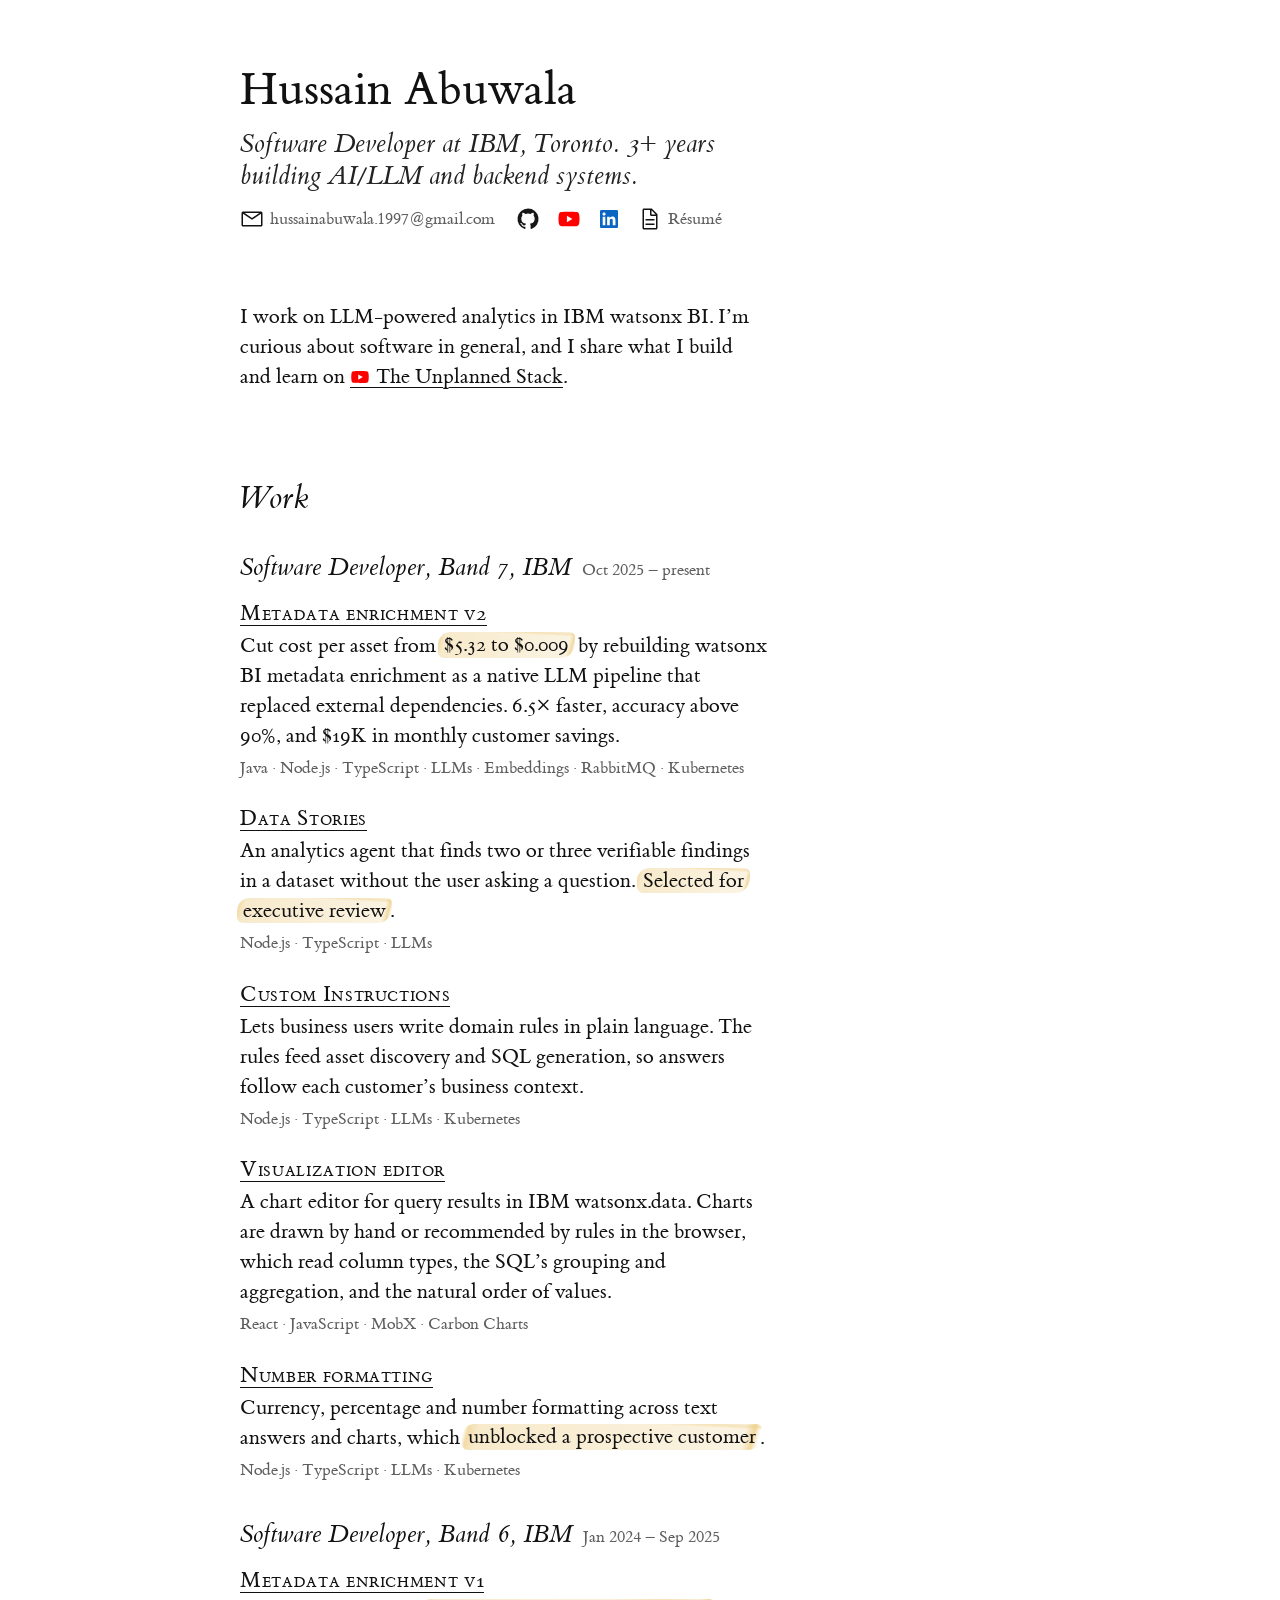
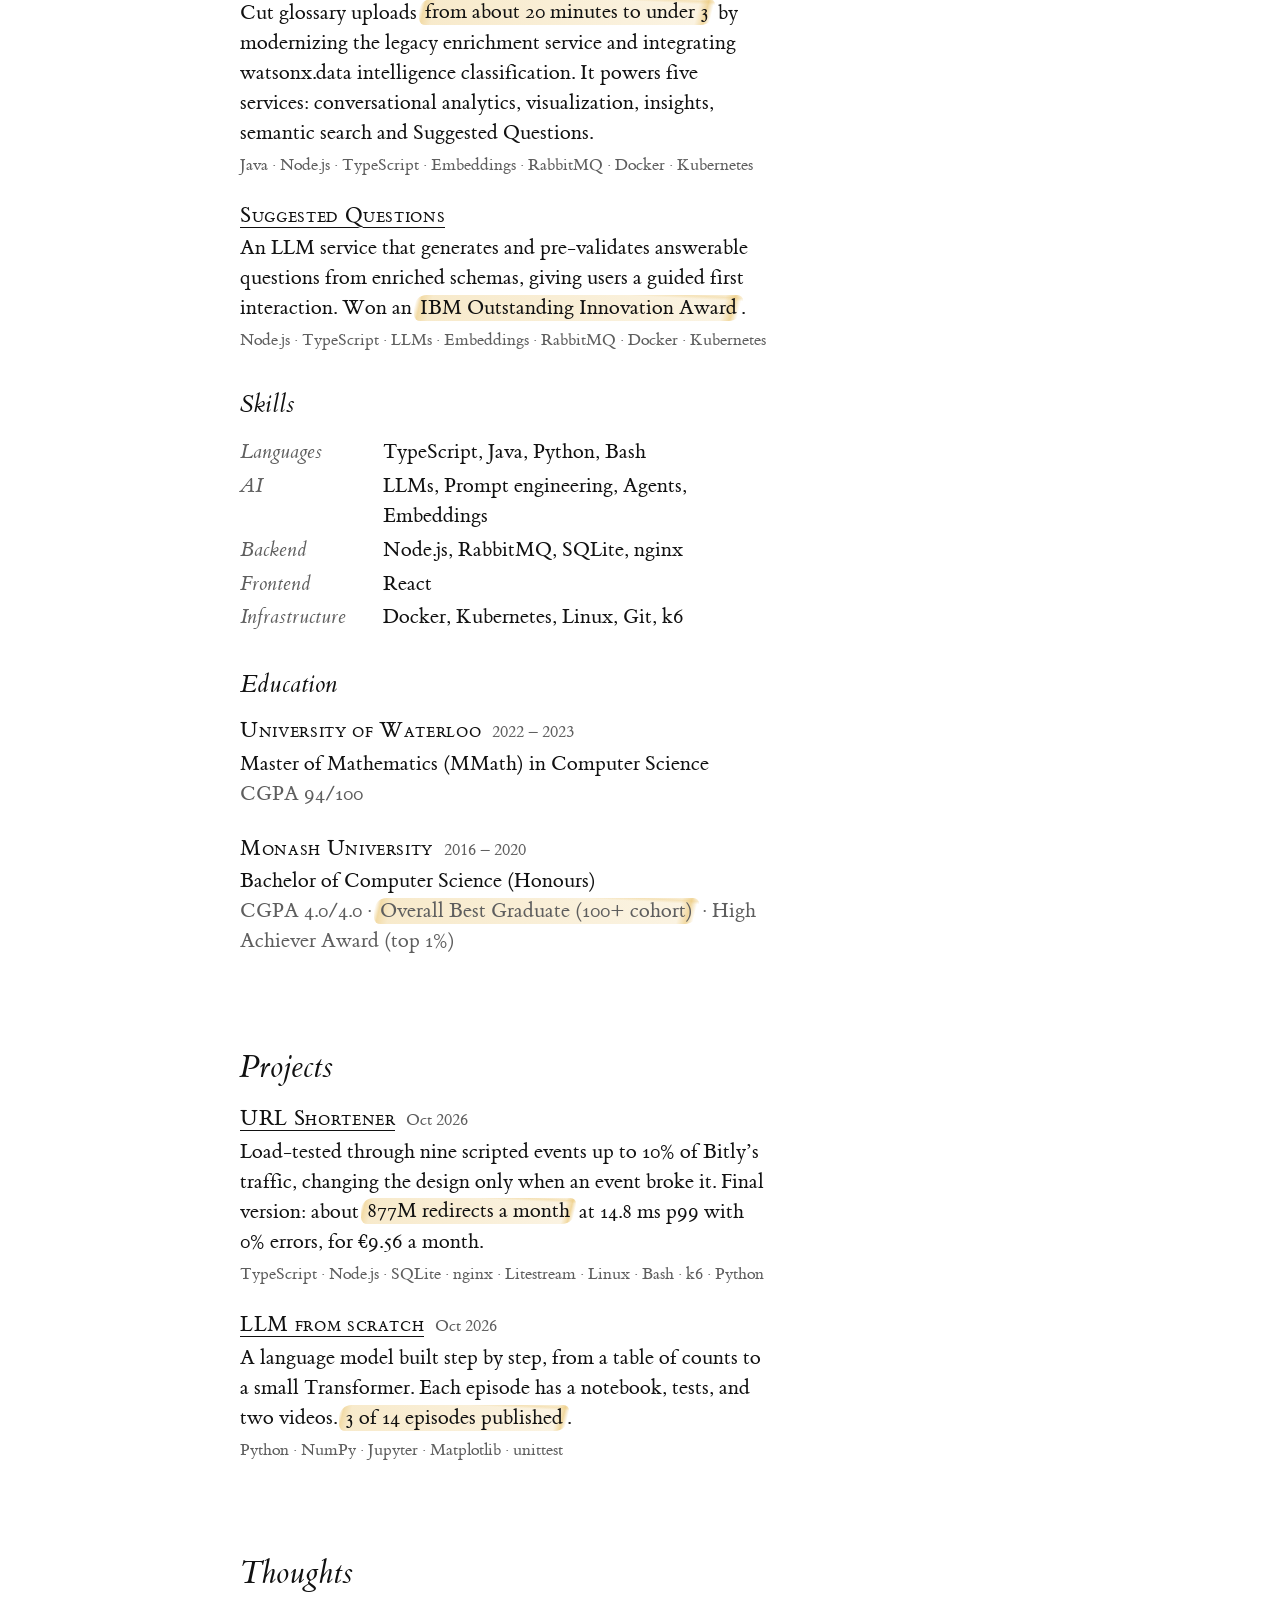
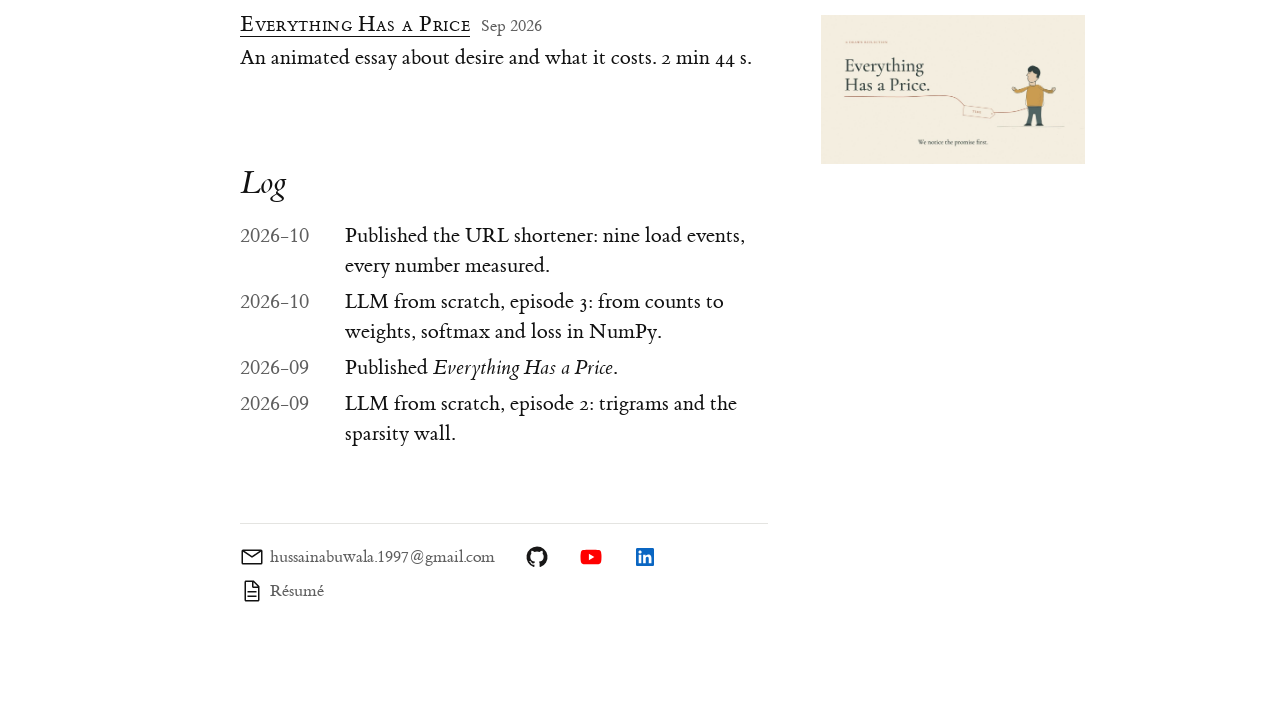
==== commit db56369e: "Add three IBM articles, icon links and better small-screen layout New articles on Custom Instruction" ====
--- a/index.html
+++ b/index.html
@@ -6,7 +6,7 @@
 <title>Hussain Abuwala</title>
 <meta name="description" content="Software Developer at IBM, Toronto. 3+ years building AI/LLM and backend systems.">
 <link rel="canonical" href="https://hussainabuwala.github.io/">
-<link rel="stylesheet" href="/assets/tufte.css?v=5006481b">
+<link rel="stylesheet" href="/assets/tufte.css?v=9fceb4cb">
 <style>
   dl.log { display: grid; grid-template-columns: 6rem 1fr; gap: .4rem 1rem; }
   dl.log dt { color: var(--soft); }
@@ -18,17 +18,17 @@
 <article>
   <h1>Hussain Abuwala</h1>
   <p class="subtitle">Software Developer at IBM, Toronto. 3+ years building AI/LLM and backend systems.</p>
-  <p class="contact"><a class="addr" href="mailto:hussainabuwala.1997@gmail.com">hussainabuwala.1997@gmail.com</a> <span class="sep">·</span> <a href="https://github.com/HussainAbuwala">github</a> <span class="sep">·</span> <a href="https://www.youtube.com/@theunplannedstack">youtube</a> <span class="sep">·</span> <a href="https://www.linkedin.com/in/hussain-abuwala">linkedin</a> <span class="sep">·</span> <a href="/cv.pdf">résumé</a></p>
+  <p class="contact"><a class="addr" href="mailto:hussainabuwala.1997@gmail.com"><svg viewBox="0 0 32 32" width="24" height="24" fill="currentColor" aria-hidden="true"><path d="M28,6H4A2,2,0,0,0,2,8V24a2,2,0,0,0,2,2H28a2,2,0,0,0,2-2V8A2,2,0,0,0,28,6ZM25.8,8,16,14.78,6.2,8ZM4,24V8.91l11.43,7.91a1,1,0,0,0,1.14,0L28,8.91V24Z"/></svg>hussainabuwala.1997@gmail.com</a> <a class="icon gh" href="https://github.com/HussainAbuwala" aria-label="GitHub" title="GitHub"><svg viewBox="0 0 32 32" width="24" height="24" fill="currentColor" aria-hidden="true"><path fill-rule="evenodd" d="M16,2a14,14,0,0,0-4.43,27.28c.7.13,1-.3,1-.67s0-1.21,0-2.38c-3.89.84-4.71-1.88-4.71-1.88A3.71,3.71,0,0,0,6.24,22.3c-1.27-.86.1-.85.1-.85A2.94,2.94,0,0,1,8.48,22.9a3,3,0,0,0,4.08,1.16,2.93,2.93,0,0,1,.88-1.87c-3.1-.36-6.37-1.56-6.37-6.92a5.4,5.4,0,0,1,1.44-3.76,5,5,0,0,1,.14-3.7s1.17-.38,3.85,1.43a13.3,13.3,0,0,1,7,0c2.67-1.81,3.84-1.43,3.84-1.43a5,5,0,0,1,.14,3.7,5.4,5.4,0,0,1,1.44,3.76c0,5.38-3.27,6.56-6.39,6.91a3.33,3.33,0,0,1,.95,2.59c0,1.87,0,3.38,0,3.84s.25.81,1,.67A14,14,0,0,0,16,2Z"/></svg></a> <a class="icon yt" href="https://www.youtube.com/@theunplannedstack" aria-label="YouTube" title="YouTube"><svg viewBox="0 0 32 32" width="24" height="24" fill="currentColor" aria-hidden="true"><path d="M29.41,9.26a3.5,3.5,0,0,0-2.47-2.47C24.76,6.2,16,6.2,16,6.2s-8.76,0-10.94.59A3.5,3.5,0,0,0,2.59,9.26,36.13,36.13,0,0,0,2,16a36.13,36.13,0,0,0,.59,6.74,3.5,3.5,0,0,0,2.47,2.47C7.24,25.8,16,25.8,16,25.8s8.76,0,10.94-.59a3.5,3.5,0,0,0,2.47-2.47A36.13,36.13,0,0,0,30,16,36.13,36.13,0,0,0,29.41,9.26ZM13.2,20.2V11.8L20.47,16Z"/></svg></a> <a class="icon li" href="https://www.linkedin.com/in/hussain-abuwala" aria-label="LinkedIn" title="LinkedIn"><svg viewBox="0 0 32 32" width="24" height="24" fill="currentColor" aria-hidden="true"><path d="M26.2,4H5.8C4.8,4,4,4.8,4,5.7v20.5c0,0.9,0.8,1.7,1.8,1.7h20.4c1,0,1.8-0.8,1.8-1.7V5.7C28,4.8,27.2,4,26.2,4z M11.1,24.4H7.6V13h3.5V24.4z M9.4,11.4c-1.1,0-2.1-0.9-2.1-2.1c0-1.2,0.9-2.1,2.1-2.1c1.1,0,2.1,0.9,2.1,2.1S10.5,11.4,9.4,11.4z M24.5,24.3H21v-5.6c0-1.3,0-3.1-1.9-3.1c-1.9,0-2.1,1.5-2.1,2.9v5.7h-3.5V13h3.3v1.5h0.1c0.5-0.9,1.7-1.9,3.4-1.9c3.6,0,4.3,2.4,4.3,5.5V24.3z"/></svg></a> <a class="cv" href="/cv.pdf"><svg viewBox="0 0 32 32" width="24" height="24" fill="currentColor" aria-hidden="true"><path d="M25.7,9.3l-7-7C18.5,2.1,18.3,2,18,2H8C6.9,2,6,2.9,6,4v24c0,1.1,0.9,2,2,2h16c1.1,0,2-0.9,2-2V10C26,9.7,25.9,9.5,25.7,9.3z M18,4.4l5.6,5.6H18V4.4z M24,28H8V4h8v6c0,1.1,0.9,2,2,2h6V28z"/><path d="M10 22H22V24H10z"/><path d="M10 16H22V18H10z"/></svg>Résumé</a></p>
 
   <section id="tailor-slot"></section>
 
   <section>
-    <p>I work on LLM-powered analytics in IBM watsonx BI. I’m curious about software in general, and I share what I build and learn on <a href="https://www.youtube.com/@theunplannedstack">The Unplanned Stack</a>.</p>
+    <p>I work on LLM-powered analytics in IBM watsonx BI. I’m curious about software in general, and I share what I build and learn on <a href="https://www.youtube.com/@theunplannedstack"><svg viewBox="0 0 32 32" class="inline-yt" width="20" height="20" fill="currentColor" aria-hidden="true"><path d="M29.41,9.26a3.5,3.5,0,0,0-2.47-2.47C24.76,6.2,16,6.2,16,6.2s-8.76,0-10.94.59A3.5,3.5,0,0,0,2.59,9.26,36.13,36.13,0,0,0,2,16a36.13,36.13,0,0,0,.59,6.74,3.5,3.5,0,0,0,2.47,2.47C7.24,25.8,16,25.8,16,25.8s8.76,0,10.94-.59a3.5,3.5,0,0,0,2.47-2.47A36.13,36.13,0,0,0,30,16,36.13,36.13,0,0,0,29.41,9.26ZM13.2,20.2V11.8L20.47,16Z"/></svg>The Unplanned Stack</a>.</p>
   </section>
 
   <section id="work">
     <h2>Work</h2>
-    <h3 class="role">Software Developer, Band 7, IBM<span class="when">Oct 2025 – present</span></h3><div class="item" id="llm-pipeline" data-item data-title="Metadata enrichment v2" data-summary="Cut cost per asset from $5.32 to $0.009 by rebuilding watsonx BI metadata enrichment as a native LLM pipeline that replaced external dependencies. 6.5× faster, accuracy above 90%, and $19K in monthly customer savings." data-href="/work/metadata-enrichment/"><p class="ititle"><a href="/work/metadata-enrichment/">Metadata enrichment v2</a></p><p>Cut cost per asset from <mark class="hl">$5.32 to $0.009</mark> by rebuilding watsonx BI metadata enrichment as a native LLM pipeline that replaced external dependencies. 6.5× faster, accuracy above 90%, and $19K in monthly customer savings.</p><p class="tools">Java · Node.js · TypeScript · LLMs · Embeddings · RabbitMQ · Kubernetes</p></div><div class="item" id="data-stories" data-item data-title="Data Stories" data-summary="An analytics agent that finds two or three verifiable findings in a dataset without the user asking a question. Selected for executive review." data-href="/work/data-stories/"><p class="ititle"><a href="/work/data-stories/">Data Stories</a></p><p>An analytics agent that finds two or three verifiable findings in a dataset without the user asking a question. <mark class="hl">Selected for executive review</mark>.</p><p class="tools">Node.js · TypeScript · LLMs</p></div><div class="item" id="custom-instructions" data-item data-title="Custom Instructions" data-summary="Lets business users write domain rules in plain language. The rules feed asset discovery and SQL generation, so answers follow each customer’s business context."><p class="ititle">Custom Instructions</p><p>Lets business users write domain rules in plain language. The rules feed asset discovery and SQL generation, so answers follow each customer’s business context.</p><p class="tools">Node.js · TypeScript · LLMs · Kubernetes</p></div><div class="item" id="viz-editor" data-item data-title="Visualization editor" data-summary="A chart editor for IBM watsonx.data with manual authoring and automatic chart recommendations, using metadata enrichment, aggregation selection, semantic sorting and type inference."><p class="ititle">Visualization editor</p><p>A chart editor for IBM watsonx.data with manual authoring and automatic chart recommendations, using metadata enrichment, aggregation selection, semantic sorting and type inference.</p><p class="tools">React · Node.js · LLMs</p></div><div class="item" id="number-formatting" data-item data-title="Number formatting" data-summary="Currency, percentage and number formatting across text answers and charts, which unblocked a prospective customer."><p class="ititle">Number formatting</p><p>Currency, percentage and number formatting across text answers and charts, which unblocked a prospective customer.</p><p class="tools">Node.js · TypeScript · LLMs · Kubernetes</p></div><h3 class="role">Software Developer, Band 6, IBM<span class="when">Jan 2024 – Sep 2025</span></h3><div class="item" id="enrichment-service" data-item data-title="Metadata enrichment v1" data-summary="Cut glossary uploads from about 20 minutes to under 3 by modernizing the legacy enrichment service and integrating watsonx.data intelligence classification. It powers five services: conversational analytics, visualization, insights, semantic search and Suggested Questions." data-href="/work/metadata-enrichment/"><p class="ititle"><a href="/work/metadata-enrichment/">Metadata enrichment v1</a></p><p>Cut glossary uploads <mark class="hl">from about 20 minutes to under 3</mark> by modernizing the legacy enrichment service and integrating watsonx.data intelligence classification. It powers five services: conversational analytics, visualization, insights, semantic search and Suggested Questions.</p><p class="tools">Java · Node.js · TypeScript · Embeddings · RabbitMQ · Docker · Kubernetes</p></div><div class="item" id="suggested-questions" data-item data-title="Suggested Questions" data-summary="An LLM service that generates and pre-validates answerable questions from enriched schemas, giving users a guided first interaction. Won an IBM Outstanding Innovation Award." data-href="/work/suggested-questions/"><p class="ititle"><a href="/work/suggested-questions/">Suggested Questions</a></p><p>An LLM service that generates and pre-validates answerable questions from enriched schemas, giving users a guided first interaction. Won an <mark class="hl">IBM Outstanding Innovation Award</mark>.</p><p class="tools">Node.js · TypeScript · LLMs · Embeddings · RabbitMQ · Docker · Kubernetes</p></div>
+    <h3 class="role">Software Developer, Band 7, IBM<span class="when">Oct 2025 – present</span></h3><div class="item" id="llm-pipeline" data-item data-title="Metadata enrichment v2" data-summary="Cut cost per asset from $5.32 to $0.009 by rebuilding watsonx BI metadata enrichment as a native LLM pipeline that replaced external dependencies. 6.5× faster, accuracy above 90%, and $19K in monthly customer savings." data-href="/work/metadata-enrichment/"><p class="ititle"><a href="/work/metadata-enrichment/">Metadata enrichment v2</a></p><p>Cut cost per asset from <mark class="hl">$5.32 to $0.009</mark> by rebuilding watsonx BI metadata enrichment as a native LLM pipeline that replaced external dependencies. 6.5× faster, accuracy above 90%, and $19K in monthly customer savings.</p><p class="tools">Java · Node.js · TypeScript · LLMs · Embeddings · RabbitMQ · Kubernetes</p></div><div class="item" id="data-stories" data-item data-title="Data Stories" data-summary="An analytics agent that finds two or three verifiable findings in a dataset without the user asking a question. Selected for executive review." data-href="/work/data-stories/"><p class="ititle"><a href="/work/data-stories/">Data Stories</a></p><p>An analytics agent that finds two or three verifiable findings in a dataset without the user asking a question. <mark class="hl">Selected for executive review</mark>.</p><p class="tools">Node.js · TypeScript · LLMs</p></div><div class="item" id="custom-instructions" data-item data-title="Custom Instructions" data-summary="Lets business users write domain rules in plain language. The rules feed asset discovery and SQL generation, so answers follow each customer’s business context." data-href="/work/custom-instructions/"><p class="ititle"><a href="/work/custom-instructions/">Custom Instructions</a></p><p>Lets business users write domain rules in plain language. The rules feed asset discovery and SQL generation, so answers follow each customer’s business context.</p><p class="tools">Node.js · TypeScript · LLMs · Kubernetes</p></div><div class="item" id="viz-editor" data-item data-title="Visualization editor" data-summary="A chart editor for query results in IBM watsonx.data. Charts are drawn by hand or recommended by rules in the browser, which read column types, the SQL’s grouping and aggregation, and the natural order of values." data-href="/work/visualization-editor/"><p class="ititle"><a href="/work/visualization-editor/">Visualization editor</a></p><p>A chart editor for query results in IBM watsonx.data. Charts are drawn by hand or recommended by rules in the browser, which read column types, the SQL’s grouping and aggregation, and the natural order of values.</p><p class="tools">React · JavaScript · MobX · Carbon Charts</p></div><div class="item" id="number-formatting" data-item data-title="Number formatting" data-summary="Currency, percentage and number formatting across text answers and charts, which unblocked a prospective customer." data-href="/work/number-formatting/"><p class="ititle"><a href="/work/number-formatting/">Number formatting</a></p><p>Currency, percentage and number formatting across text answers and charts, which <mark class="hl">unblocked a prospective customer</mark>.</p><p class="tools">Node.js · TypeScript · LLMs · Kubernetes</p></div><h3 class="role">Software Developer, Band 6, IBM<span class="when">Jan 2024 – Sep 2025</span></h3><div class="item" id="enrichment-service" data-item data-title="Metadata enrichment v1" data-summary="Cut glossary uploads from about 20 minutes to under 3 by modernizing the legacy enrichment service and integrating watsonx.data intelligence classification. It powers five services: conversational analytics, visualization, insights, semantic search and Suggested Questions." data-href="/work/metadata-enrichment/"><p class="ititle"><a href="/work/metadata-enrichment/">Metadata enrichment v1</a></p><p>Cut glossary uploads <mark class="hl">from about 20 minutes to under 3</mark> by modernizing the legacy enrichment service and integrating watsonx.data intelligence classification. It powers five services: conversational analytics, visualization, insights, semantic search and Suggested Questions.</p><p class="tools">Java · Node.js · TypeScript · Embeddings · RabbitMQ · Docker · Kubernetes</p></div><div class="item" id="suggested-questions" data-item data-title="Suggested Questions" data-summary="An LLM service that generates and pre-validates answerable questions from enriched schemas, giving users a guided first interaction. Won an IBM Outstanding Innovation Award." data-href="/work/suggested-questions/"><p class="ititle"><a href="/work/suggested-questions/">Suggested Questions</a></p><p>An LLM service that generates and pre-validates answerable questions from enriched schemas, giving users a guided first interaction. Won an <mark class="hl">IBM Outstanding Innovation Award</mark>.</p><p class="tools">Node.js · TypeScript · LLMs · Embeddings · RabbitMQ · Docker · Kubernetes</p></div>
     <h3 class="role">Skills</h3>
     <dl class="skills"><dt>Languages</dt><dd>TypeScript, Java, Python, Bash</dd><dt>AI</dt><dd>LLMs, Prompt engineering, Agents, Embeddings</dd><dt>Backend</dt><dd>Node.js, RabbitMQ, SQLite, nginx</dd><dt>Frontend</dt><dd>React</dd><dt>Infrastructure</dt><dd>Docker, Kubernetes, Linux, Git, k6</dd></dl>
     <h3 class="role">Education</h3>
@@ -42,59 +42,18 @@
 
   <section id="thoughts">
     <h2>Thoughts</h2>
-    <div class="item" id="everything-has-a-price" data-item data-title="Everything Has a Price" data-summary="An animated essay about desire and what it costs. 2 min 44 s." data-href="/thoughts/everything-has-a-price/" data-tailorable="false"><p class="ititle"><a href="/thoughts/everything-has-a-price/">Everything Has a Price</a><span class="when">Sep 2026</span><label for="mn-everything-has-a-price-fig" class="margin-toggle fig-toggle">&#8853;</label><input type="checkbox" id="mn-everything-has-a-price-fig" class="margin-toggle"/><span class="marginnote fig"><img src="/assets/poster.jpg" alt="Everything Has a Price: a drawn figure tied to a price tag labelled TIME"></span></p><p>An animated essay about desire and what it costs. 2 min 44 s.</p></div>
-  </section>
-
-  <section id="outside">
-    <h2>Outside work</h2>
-    <div class="doodles"><figure class="doodle"><svg viewBox="0 0 80 64" width="104" height="83" fill="none" stroke="#111" stroke-width="1.4" stroke-linecap="round" stroke-linejoin="round" aria-hidden="true">
-<g transform="rotate(-28 36 34)">
-  <rect class="ink" x="33" y="4" width="6" height="15" rx="2"/>
-  <path class="ink" d="M30 20 Q36 17 42 20 L43 54 Q36 59 29 54 Z"/>
-  <path class="ink" d="M36 22 L36 51"/>
-</g>
-<circle class="acc rust" cx="62" cy="50" r="6.5"/>
-<path class="acc rust" d="M57 46 Q62 50 67 46 M57 54 Q62 50 67 54"/></svg><figcaption>Cricket</figcaption></figure><figure class="doodle"><svg viewBox="0 0 80 64" width="104" height="83" fill="none" stroke="#111" stroke-width="1.4" stroke-linecap="round" stroke-linejoin="round" aria-hidden="true">
-<circle class="ink" cx="40" cy="32" r="23"/>
-<path class="acc ochre" d="M40 9 L40 55 M17 32 L63 32"/>
-<path class="acc ochre" d="M24 15 Q34 32 24 49 M56 15 Q46 32 56 49"/></svg><figcaption>Basketball</figcaption></figure><figure class="doodle"><svg viewBox="0 0 80 64" width="104" height="83" fill="none" stroke="#111" stroke-width="1.4" stroke-linecap="round" stroke-linejoin="round" aria-hidden="true">
-<path class="ink" d="M33 47 Q40 60 47 47 Z"/>
-<path class="ink" d="M33 47 L25 13 M37 47 L34 11 M43 47 L46 11 M47 47 L55 13"/>
-<path class="ink" d="M25 13 Q40 6 55 13"/>
-<path class="acc slate" d="M29 31 Q40 27 51 31"/></svg><figcaption>Badminton</figcaption></figure><figure class="doodle"><svg viewBox="0 0 80 64" width="104" height="83" fill="none" stroke="#111" stroke-width="1.4" stroke-linecap="round" stroke-linejoin="round" aria-hidden="true">
-<rect class="ink" x="16" y="45" width="48" height="10" rx="1.5"/>
-<rect class="acc rust" x="21" y="35" width="40" height="10" rx="1.5"/>
-<path class="ink" d="M17 34 L60 30 L61 22 L18 26 Z"/>
-<path class="ink" d="M24 50 L56 50 M27 40 L55 40"/></svg><figcaption>Non-fiction books</figcaption></figure><figure class="doodle"><svg viewBox="0 0 80 64" width="104" height="83" fill="none" stroke="#111" stroke-width="1.4" stroke-linecap="round" stroke-linejoin="round" aria-hidden="true">
-<rect class="ink" x="13" y="10" width="54" height="38" rx="4"/>
-<circle class="acc slate" cx="40" cy="29" r="12"/>
-<ellipse class="acc slate" cx="40" cy="29" rx="5" ry="12"/>
-<path class="acc slate" d="M28 29 L52 29"/>
-<path class="ink" d="M32 48 L28 56 M48 48 L52 56 M24 56 L56 56"/></svg><figcaption>News, documentaries, economics</figcaption></figure><figure class="doodle"><svg viewBox="0 0 80 64" width="104" height="83" fill="none" stroke="#111" stroke-width="1.4" stroke-linecap="round" stroke-linejoin="round" aria-hidden="true">
-<path class="ink" d="M29 9 L18 15 L9 28 L19 34 L23 28 L23 57 L57 57 L57 28 L61 34 L71 28 L62 15 L51 9 Q40 18 29 9 Z"/>
-<circle class="acc rust" cx="49" cy="27" r="4.5"/>
-<path class="acc rust" d="M46 30 L52 24"/></svg><figcaption>Plain clothes, no logos</figcaption></figure><figure class="doodle"><svg viewBox="0 0 80 64" width="104" height="83" fill="none" stroke="#111" stroke-width="1.4" stroke-linecap="round" stroke-linejoin="round" aria-hidden="true">
-<rect class="ink" x="13" y="8" width="54" height="36" rx="3"/>
-<path class="acc slate" d="M33 21 L27 26 L33 31 M47 21 L53 26 L47 31 M43 19 L37 33"/>
-<path class="ink" d="M36 44 L34 52 M44 44 L46 52 M26 53 L54 53"/></svg><figcaption>Computers and technology</figcaption></figure><figure class="doodle"><svg viewBox="0 0 80 64" width="104" height="83" fill="none" stroke="#111" stroke-width="1.4" stroke-linecap="round" stroke-linejoin="round" aria-hidden="true">
-<rect class="ink" x="8" y="24" width="44" height="32" rx="6"/>
-<rect class="ink" x="13" y="29" width="26" height="22" rx="4"/>
-<circle class="ink" cx="46" cy="34" r="2.2"/>
-<circle class="ink" cx="46" cy="44" r="2.2"/>
-<path class="ink" d="M30 24 L20 9 M30 24 L40 9"/>
-<path class="acc ochre" d="M60 47 Q67 41 74 47 L67 59 Z"/>
-<path class="acc ochre" d="M67 41 L67 37"/>
-<path class="acc rust" d="M58 56 Q67 62 76 56"/></svg><figcaption>Grew up on Pokémon, Beyblade and Jimmy Neutron</figcaption></figure></div>
+    <div class="item" id="everything-has-a-price" data-item data-title="Everything Has a Price" data-summary="An animated essay about desire and what it costs. 2 min 44 s." data-href="https://youtu.be/8u6qS9h5W-g" data-tailorable="false"><p class="ititle"><a href="https://youtu.be/8u6qS9h5W-g">Everything Has a Price</a><span class="when">Sep 2026</span><label for="mn-everything-has-a-price-fig" class="margin-toggle fig-toggle">&#8853;</label><input type="checkbox" id="mn-everything-has-a-price-fig" class="margin-toggle"/><span class="marginnote fig"><img src="/assets/poster.jpg" alt="Everything Has a Price: a drawn figure tied to a price tag labelled TIME"></span></p><p>An animated essay about desire and what it costs. 2 min 44 s.</p></div>
   </section>
 
   <section id="log">
     <h2>Log</h2>
-    <dl class="log"><dt class="num">2026-10</dt><dd><a href="/projects/url-shortener/">Published the URL shortener: nine load events, every number measured.</a></dd><dt class="num">2026-10</dt><dd><a href="/projects/llm-from-scratch/#ep3">LLM from scratch, episode 3: from counts to weights, softmax and loss in NumPy.</a></dd><dt class="num">2026-09</dt><dd><a href="/thoughts/everything-has-a-price/">Published <i>Everything Has a Price</i>.</a></dd><dt class="num">2026-09</dt><dd><a href="/projects/llm-from-scratch/#ep2">LLM from scratch, episode 2: trigrams and the sparsity wall.</a></dd></dl>
+    <dl class="log"><dt class="num">2026-10</dt><dd><a href="/projects/url-shortener/">Published the URL shortener: nine load events, every number measured.</a></dd><dt class="num">2026-10</dt><dd><a href="/projects/llm-from-scratch/#ep3">LLM from scratch, episode 3: from counts to weights, softmax and loss in NumPy.</a></dd><dt class="num">2026-09</dt><dd><a href="https://youtu.be/8u6qS9h5W-g">Published <i>Everything Has a Price</i>.</a></dd><dt class="num">2026-09</dt><dd><a href="/projects/llm-from-scratch/#ep2">LLM from scratch, episode 2: trigrams and the sparsity wall.</a></dd></dl>
   </section>
 
-  <footer class="colophon"><p class="contact" style="margin:0"><a class="addr" href="mailto:hussainabuwala.1997@gmail.com">hussainabuwala.1997@gmail.com</a> <span class="sep">·</span> <a href="https://github.com/HussainAbuwala">github</a> <span class="sep">·</span> <a href="https://www.youtube.com/@theunplannedstack">youtube</a> <span class="sep">·</span> <a href="https://www.linkedin.com/in/hussain-abuwala">linkedin</a> <span class="sep">·</span> <a href="/cv.pdf">résumé</a></p></footer>
+  <footer class="colophon"><p class="contact" style="margin:0"><a class="addr" href="mailto:hussainabuwala.1997@gmail.com"><svg viewBox="0 0 32 32" width="24" height="24" fill="currentColor" aria-hidden="true"><path d="M28,6H4A2,2,0,0,0,2,8V24a2,2,0,0,0,2,2H28a2,2,0,0,0,2-2V8A2,2,0,0,0,28,6ZM25.8,8,16,14.78,6.2,8ZM4,24V8.91l11.43,7.91a1,1,0,0,0,1.14,0L28,8.91V24Z"/></svg>hussainabuwala.1997@gmail.com</a> <a class="icon gh" href="https://github.com/HussainAbuwala" aria-label="GitHub" title="GitHub"><svg viewBox="0 0 32 32" width="24" height="24" fill="currentColor" aria-hidden="true"><path fill-rule="evenodd" d="M16,2a14,14,0,0,0-4.43,27.28c.7.13,1-.3,1-.67s0-1.21,0-2.38c-3.89.84-4.71-1.88-4.71-1.88A3.71,3.71,0,0,0,6.24,22.3c-1.27-.86.1-.85.1-.85A2.94,2.94,0,0,1,8.48,22.9a3,3,0,0,0,4.08,1.16,2.93,2.93,0,0,1,.88-1.87c-3.1-.36-6.37-1.56-6.37-6.92a5.4,5.4,0,0,1,1.44-3.76,5,5,0,0,1,.14-3.7s1.17-.38,3.85,1.43a13.3,13.3,0,0,1,7,0c2.67-1.81,3.84-1.43,3.84-1.43a5,5,0,0,1,.14,3.7,5.4,5.4,0,0,1,1.44,3.76c0,5.38-3.27,6.56-6.39,6.91a3.33,3.33,0,0,1,.95,2.59c0,1.87,0,3.38,0,3.84s.25.81,1,.67A14,14,0,0,0,16,2Z"/></svg></a> <a class="icon yt" href="https://www.youtube.com/@theunplannedstack" aria-label="YouTube" title="YouTube"><svg viewBox="0 0 32 32" width="24" height="24" fill="currentColor" aria-hidden="true"><path d="M29.41,9.26a3.5,3.5,0,0,0-2.47-2.47C24.76,6.2,16,6.2,16,6.2s-8.76,0-10.94.59A3.5,3.5,0,0,0,2.59,9.26,36.13,36.13,0,0,0,2,16a36.13,36.13,0,0,0,.59,6.74,3.5,3.5,0,0,0,2.47,2.47C7.24,25.8,16,25.8,16,25.8s8.76,0,10.94-.59a3.5,3.5,0,0,0,2.47-2.47A36.13,36.13,0,0,0,30,16,36.13,36.13,0,0,0,29.41,9.26ZM13.2,20.2V11.8L20.47,16Z"/></svg></a> <a class="icon li" href="https://www.linkedin.com/in/hussain-abuwala" aria-label="LinkedIn" title="LinkedIn"><svg viewBox="0 0 32 32" width="24" height="24" fill="currentColor" aria-hidden="true"><path d="M26.2,4H5.8C4.8,4,4,4.8,4,5.7v20.5c0,0.9,0.8,1.7,1.8,1.7h20.4c1,0,1.8-0.8,1.8-1.7V5.7C28,4.8,27.2,4,26.2,4z M11.1,24.4H7.6V13h3.5V24.4z M9.4,11.4c-1.1,0-2.1-0.9-2.1-2.1c0-1.2,0.9-2.1,2.1-2.1c1.1,0,2.1,0.9,2.1,2.1S10.5,11.4,9.4,11.4z M24.5,24.3H21v-5.6c0-1.3,0-3.1-1.9-3.1c-1.9,0-2.1,1.5-2.1,2.9v5.7h-3.5V13h3.3v1.5h0.1c0.5-0.9,1.7-1.9,3.4-1.9c3.6,0,4.3,2.4,4.3,5.5V24.3z"/></svg></a> <a class="cv" href="/cv.pdf"><svg viewBox="0 0 32 32" width="24" height="24" fill="currentColor" aria-hidden="true"><path d="M25.7,9.3l-7-7C18.5,2.1,18.3,2,18,2H8C6.9,2,6,2.9,6,4v24c0,1.1,0.9,2,2,2h16c1.1,0,2-0.9,2-2V10C26,9.7,25.9,9.5,25.7,9.3z M18,4.4l5.6,5.6H18V4.4z M24,28H8V4h8v6c0,1.1,0.9,2,2,2h6V28z"/><path d="M10 22H22V24H10z"/><path d="M10 16H22V18H10z"/></svg>Résumé</a></p></footer>
 </article>
-<script src="/assets/synonyms.js?v=2e1f3543"></script>
-<script src="/assets/site.js?v=6a29193d"></script>
+<script src="/assets/synonyms.js?v=f3bd44dc"></script>
+<script src="/assets/profile.js?v=40fcb5f5"></script>
+<script src="/assets/site.js?v=11e1b8cf"></script>
 </body>
 </html>
--- a/assets/tufte.css
+++ b/assets/tufte.css
@@ -29,8 +29,19 @@
 .back a:link, .back a:visited { background: none; color: var(--soft); }
 .contact { margin: -1.4rem 0 2.6rem; font-size: 1.1rem; font-variant: small-caps; letter-spacing: .06em; text-transform: lowercase; color: var(--soft); }
 .contact a:link, .contact a:visited { background: none; color: var(--soft); }
-.contact .sep { margin: 0 .2rem; color: var(--faint); }
-.contact .addr { font-variant: normal; text-transform: none; letter-spacing: 0; font-family: var(--lf); }
+.contact { display: flex; flex-wrap: wrap; align-items: center; gap: .3rem 1.1rem; }
+.contact a { display: inline-flex; align-items: center; gap: .4rem; }
+.contact svg { display: block; flex: none; }
+.contact a.icon { padding: .2rem 0; }
+.contact .gh svg { color: #181717; }
+.contact .yt svg { color: #ff0000; }
+.contact .li svg { color: #0a66c2; }
+.contact .addr svg, .contact .cv svg { color: var(--ink); }
+.contact .cv { font-variant: normal; text-transform: none; letter-spacing: 0; font-family: var(--lf); }
+#tailor-slot:empty { display: none; }
+svg.inline-yt { color: #ff0000; vertical-align: -.2em; margin-right: .3em; }
+@media (max-width: 560px) { .contact .addr { flex-basis: 100%; } }
+.contact .addr { font-variant: normal; text-transform: none; letter-spacing: 0; font-family: var(--lf); margin-right: .3rem; }
 
 /* ---------- headings ---------- */
 h1 { font-weight: 400; font-size: 3.2rem; line-height: 1; margin: 4.4rem 0 1.5rem; }
@@ -130,33 +141,17 @@
 .relevant::before { content: 'relevant'; position: absolute; left: -7.2rem; top: .35rem; width: 6.2rem; text-align: right; font-size: .95rem; font-variant: small-caps; letter-spacing: .06em; color: var(--red); }
 mark.match { background: var(--mark); color: inherit; padding: 0 .08em; border-radius: 2px; }
 
-/* ---------- outside-work doodles ---------- */
-:root { --rust: #b4512f; --ochre: #c4933f; --slate: #46606d; }
-section > .doodles { width: 55%; }
-.doodles { display: grid; grid-template-columns: repeat(4, minmax(0, 1fr)); gap: 1.6rem 1.4rem; }
-.doodle { margin: 0; max-width: none; text-align: center; cursor: default; }
-.doodle svg { width: 100%; max-width: 104px; height: auto; display: block; margin: 0 auto; overflow: visible; }
-.doodle svg * { fill: none; stroke-width: 1.4; stroke-linecap: round; stroke-linejoin: round; }
-.doodle .ink { stroke: var(--ink); }
-.doodle .acc.rust { stroke: var(--rust); }
-.doodle .acc.ochre { stroke: var(--rust); }
-.doodle .acc.slate { stroke: var(--rust); }
-.doodle svg { transition: transform .3s ease; }
-.doodle:hover svg { transform: rotate(-3deg) scale(1.04); }
-.doodle figcaption { float: none; max-width: none; margin: .4rem 0 0; font-size: 1.05rem; line-height: 1.35; color: var(--soft); }
-@media (max-width: 760px) {
-  section > .doodles { width: 100%; }
-  .doodles { grid-template-columns: repeat(2, minmax(0, 1fr)); }
-}
+/* ---------- accent colour ---------- */
+:root { --rust: #b4512f; }
 
 /* ---------- footer ---------- */
 footer.colophon { width: 55%; border-top: 1px solid var(--hair); margin: 3rem 0 4rem; padding-top: 1.2rem; font-size: 1.1rem; line-height: 1.6; color: var(--soft); }
 footer.colophon a:link, footer.colophon a:visited { margin-right: .9rem; color: var(--soft); }
 footer.colophon pre { font: .95rem/1.5 var(--mono); color: var(--ink); margin: .6rem 0 1.2rem; white-space: pre-wrap; }
 
-/* ---------- phones: margin text folds behind a tap, figures stay visible ---------- */
-@media (max-width: 760px) {
-  body { width: 84%; padding-left: 8%; padding-right: 8%; }
+/* ---------- phones and tablets: one column; margin text folds behind a tap, figures stay visible ---------- */
+@media (max-width: 1000px) {
+  body { width: 100%; max-width: 46rem; padding-left: 20px; padding-right: 20px; }
   .back, p.subtitle, section > p, section > ol, section > ul, section > dl, section > .eq, section > figure:not(.fullwidth), section > blockquote, section > table, section > .item, section > .role, section > .tailor, footer.colophon { width: 100%; }
   figure, figure.fullwidth, table.booktabs { max-width: 100%; width: 100% !important; }
   figure.fullwidth figcaption { margin-right: 0; }
@@ -181,8 +176,6 @@
   .back, .video { display: none; }
 }
 
-#outside { clear: both; }
-
 /* ---------- accent: the rust red from the film, for note numbers ---------- */
 .sidenote-number::after, .sidenote::before { color: var(--rust); }
 
@@ -196,3 +189,30 @@
 }
 /* in a tailored link, only the job's keywords are marked */
 .has-match mark.hl { background: none; padding: 0; margin: 0; }
+
+/* ---------- match to a job description ---------- */
+details.jd { width: 55%; margin: -.4rem 0 1rem; font-size: 1.2rem; }
+details.jd summary { cursor: pointer; font-style: italic; color: var(--soft); list-style: none; }
+details.jd summary::-webkit-details-marker { display: none; }
+details.jd summary::before { content: '+ '; font-style: normal; }
+details.jd[open] summary::before { content: '− '; }
+.jd-help { display: block; margin: .6rem 0 .5rem; font-size: 1.05rem; line-height: 1.5; color: var(--soft); }
+#jd-text { width: 100%; font: 1rem/1.45 var(--lf); padding: .6rem .7rem; border: 1px solid var(--hair); border-radius: 3px; resize: vertical; color: var(--ink); background: #fff; }
+#jd-text:focus { outline: none; border-color: var(--soft); }
+#jd-go { margin-top: .5rem; font: 1.1rem var(--serif); padding: .3rem .9rem; border: 1px solid var(--ink); border-radius: 3px; background: #fff; color: var(--ink); cursor: pointer; }
+.jd-msg { font-size: 1.05rem; color: var(--soft); margin: .5rem 0 0; }
+.tailor .fit { font-size: 1.15rem; line-height: 1.6rem; color: var(--soft); margin: -.2rem 0 .5rem; }
+@media (max-width: 1000px) { details.jd { width: 100%; } }
+
+/* ---------- phones: text tables become stacked rows (site.js adds .stacked) ---------- */
+@media (max-width: 600px) {
+  table.stacked, table.stacked tbody, table.stacked tr, table.stacked td { display: block; width: 100% !important; }
+  table.stacked thead { display: none; }
+  table.stacked { border-top: 1px solid var(--ink); border-bottom: 1px solid var(--ink); }
+  table.stacked tr { padding: .7rem 0 .8rem; border-bottom: 1px solid var(--hair); }
+  table.stacked tr:last-child { border-bottom: 0; }
+  table.stacked td { padding: .1rem 0 !important; white-space: normal !important; text-align: left !important; }
+  table.stacked td:empty { display: none; }
+  table.stacked td:first-child { font-style: italic; padding-bottom: .3rem !important; }
+  table.stacked td:not(:first-child)::before { content: attr(data-label); display: block; margin-top: .3rem; font-size: .95rem; font-style: normal; font-variant: small-caps; letter-spacing: .05em; text-transform: lowercase; color: var(--soft); }
+}
